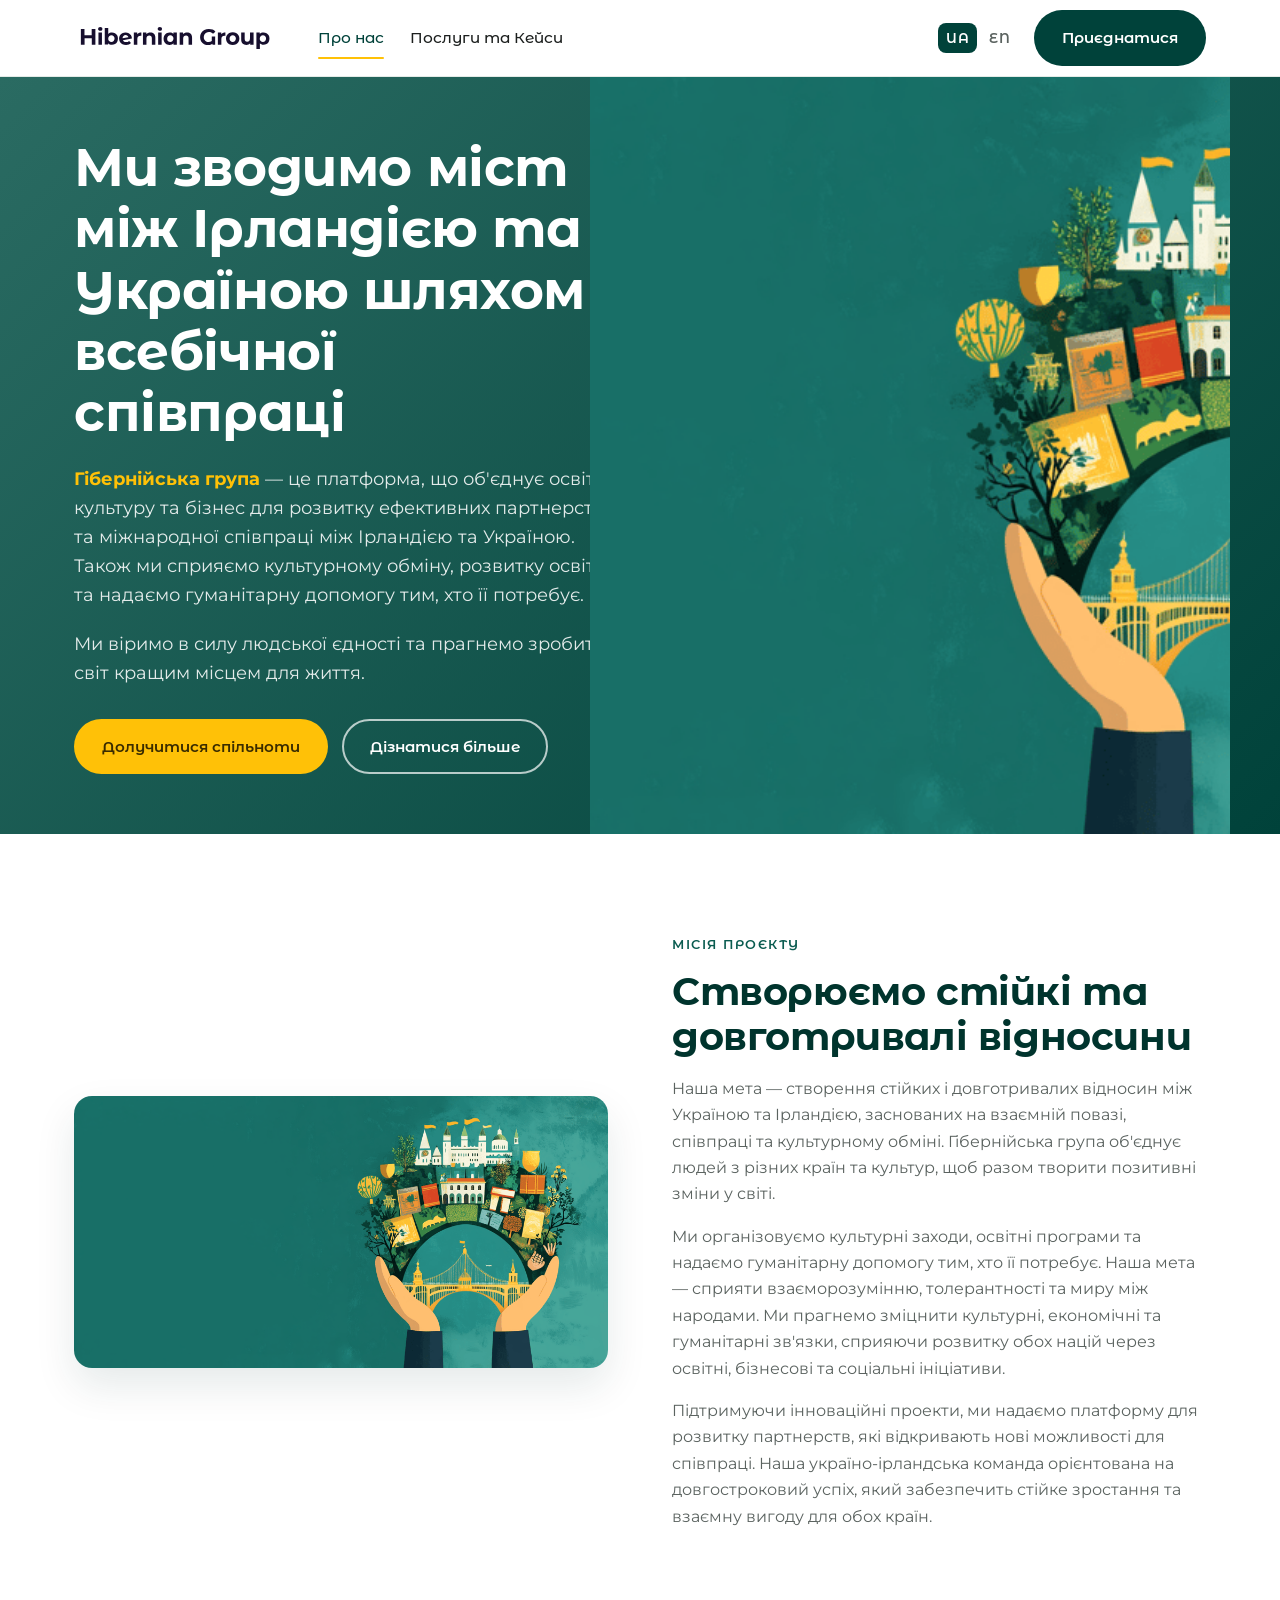
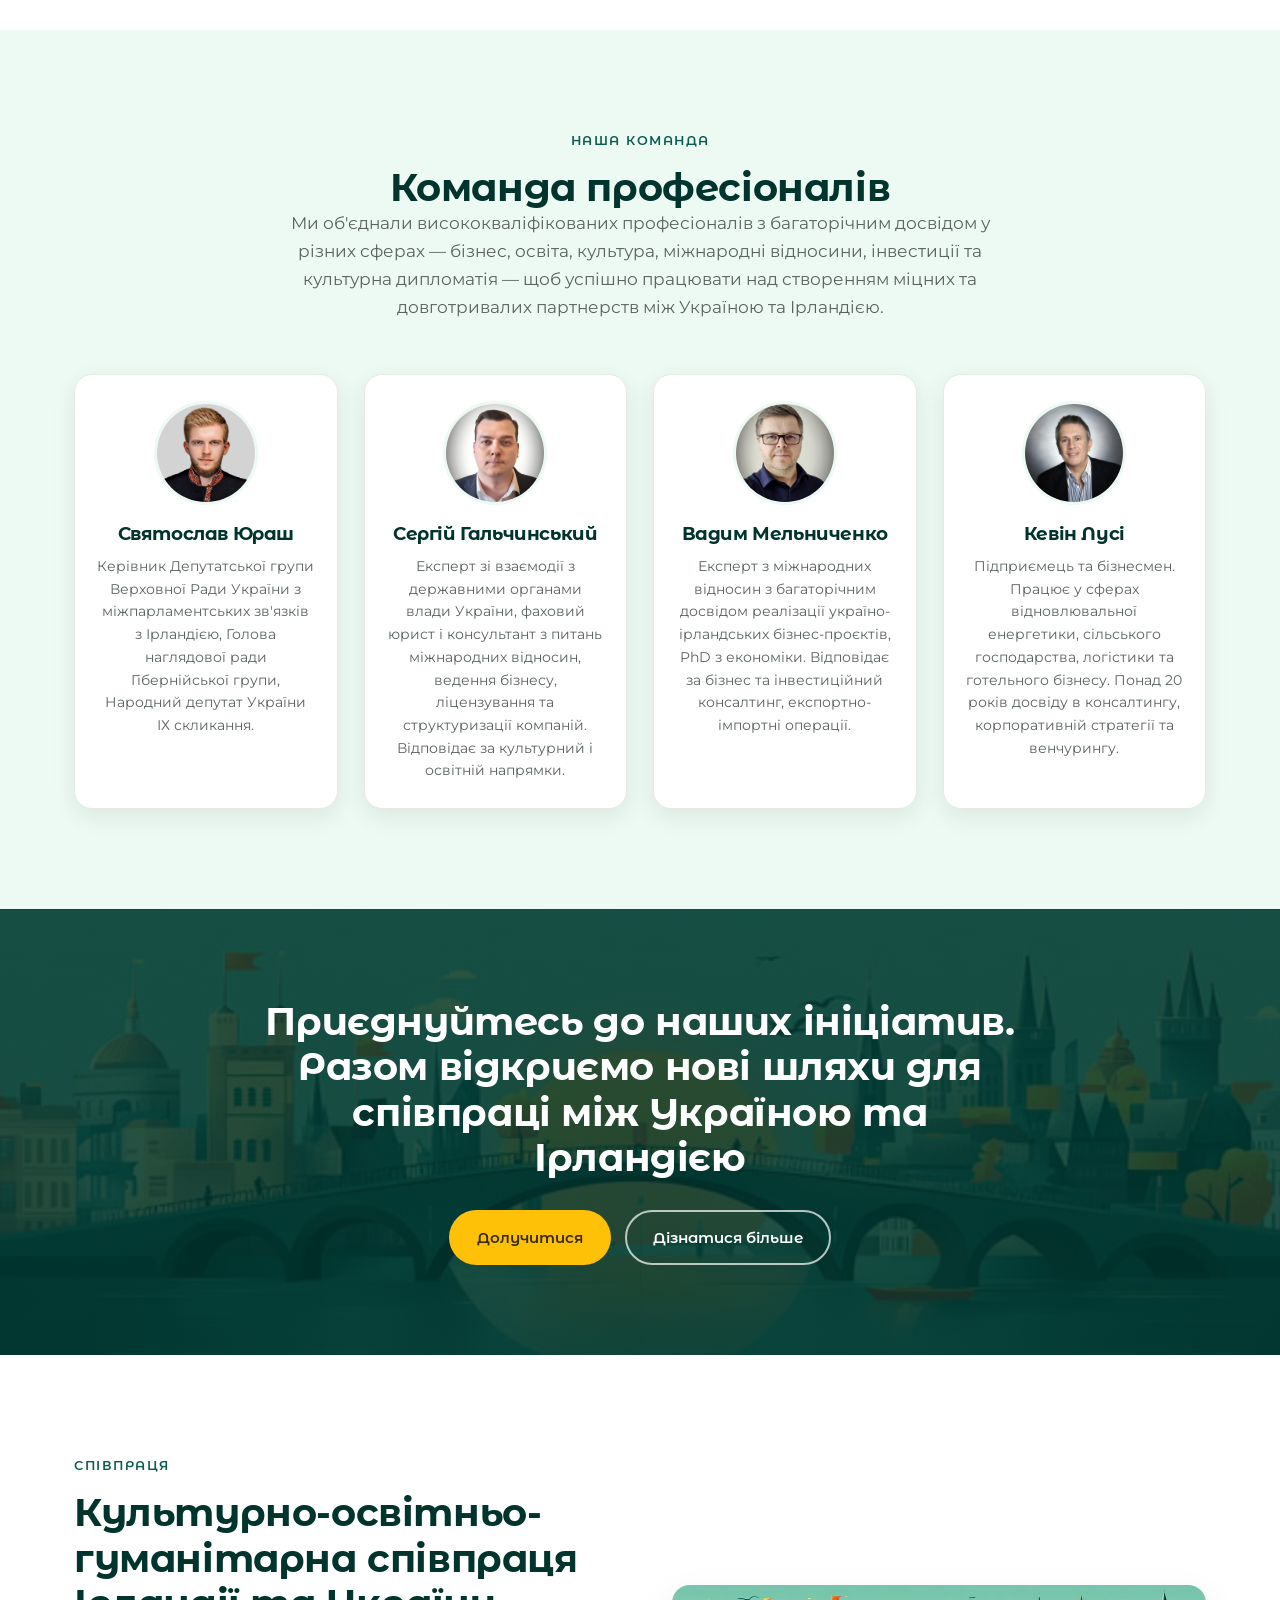
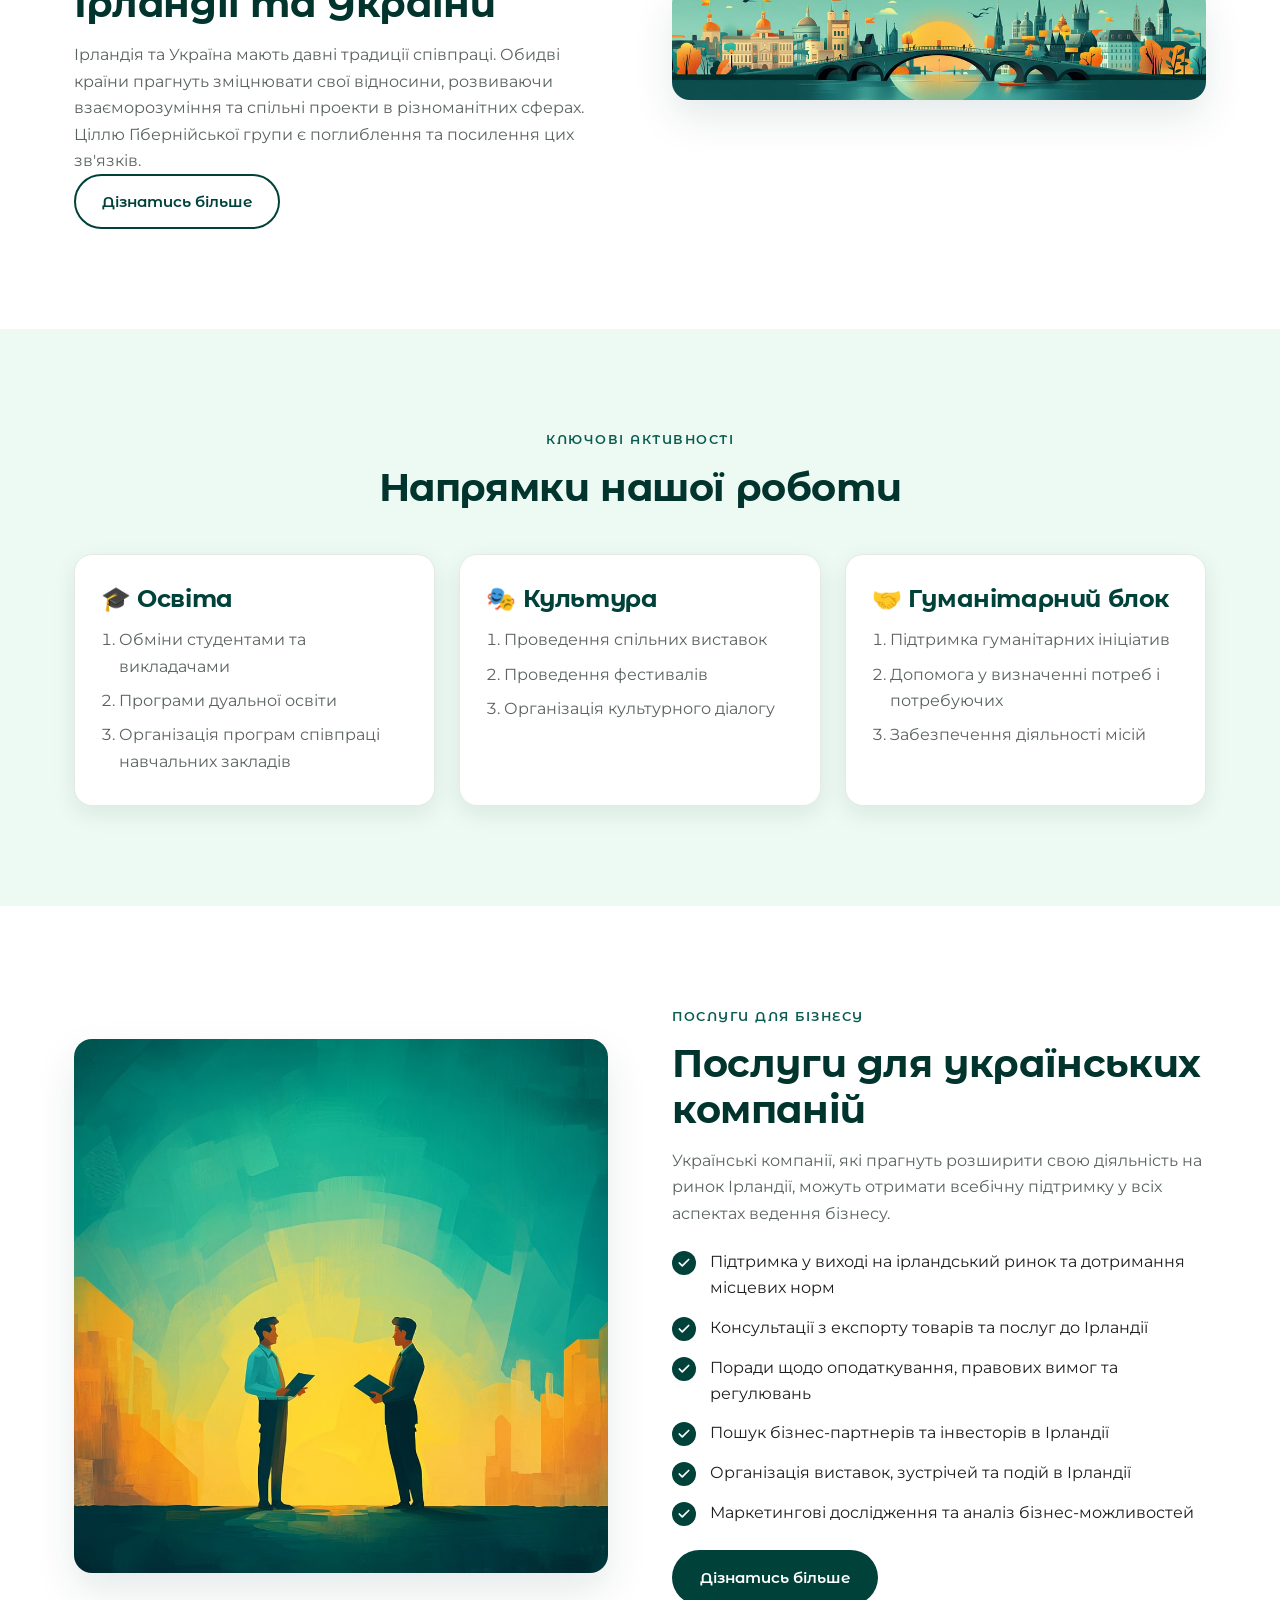
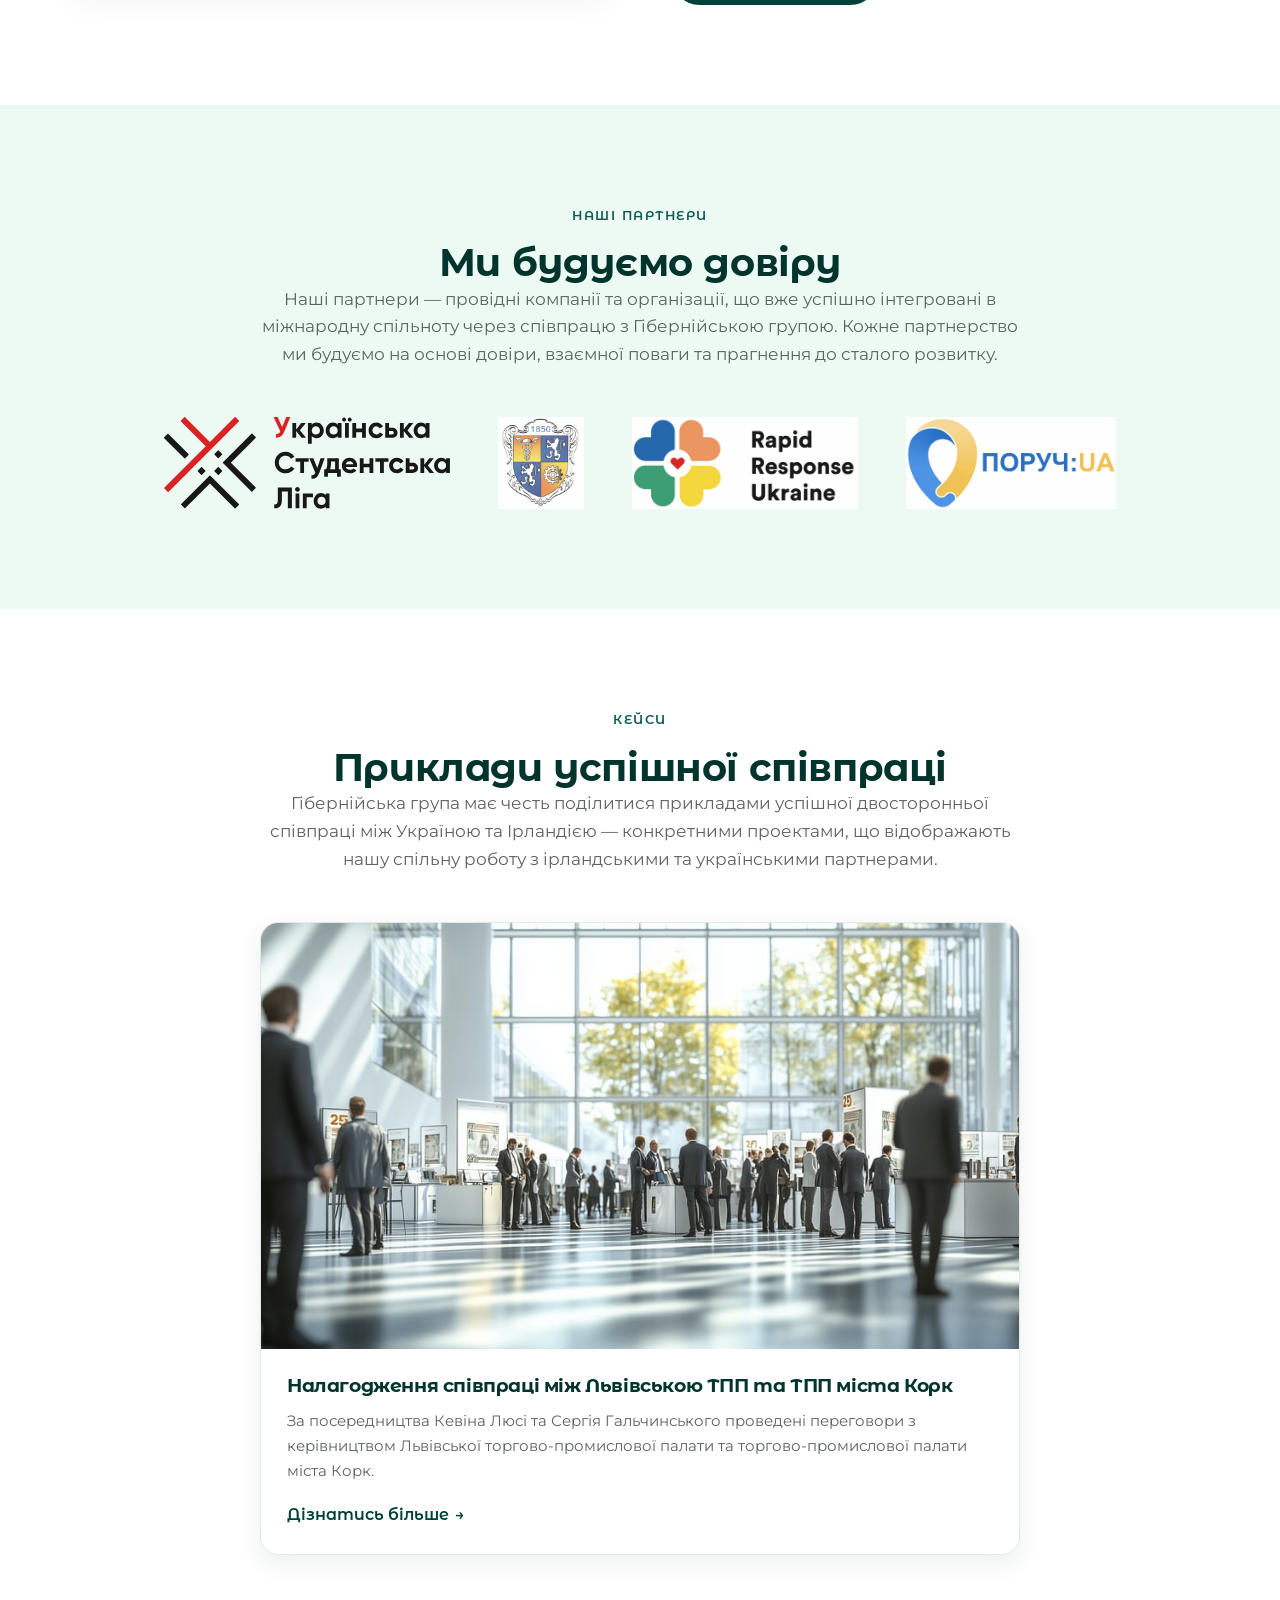
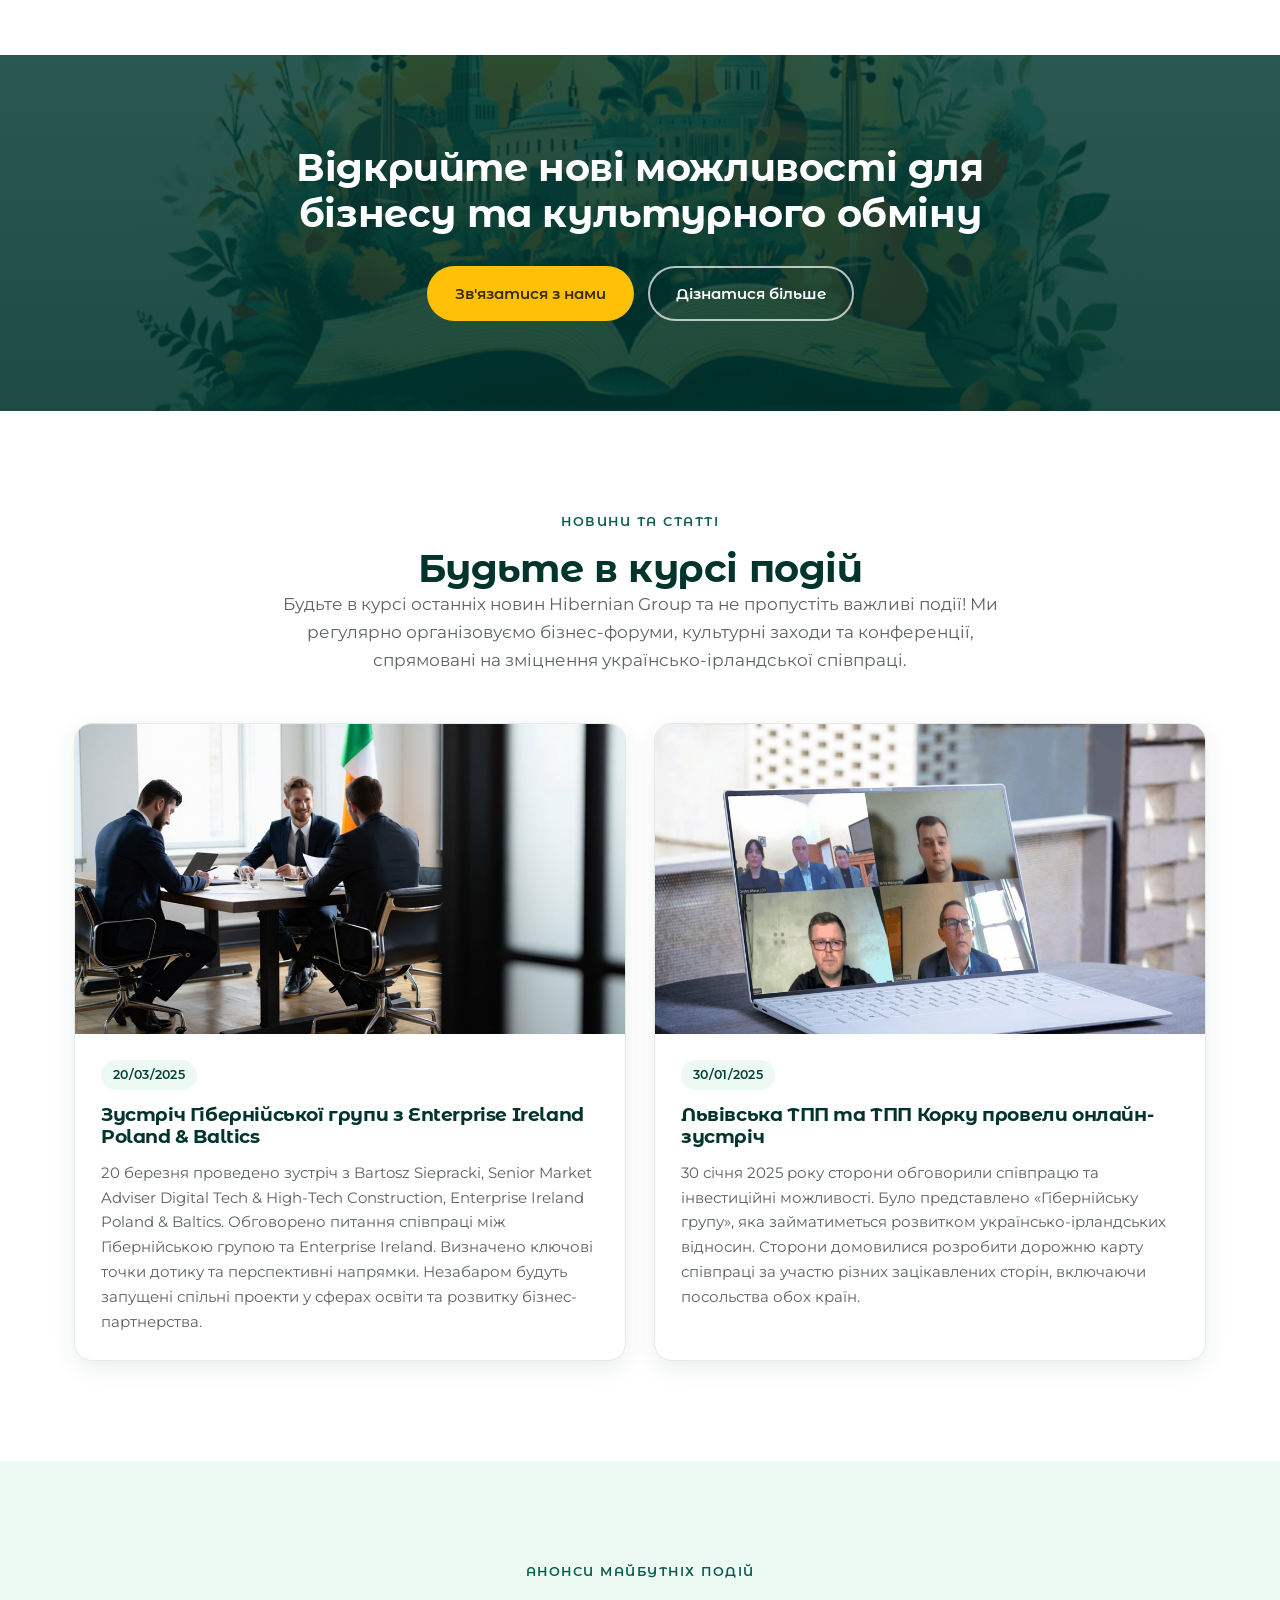
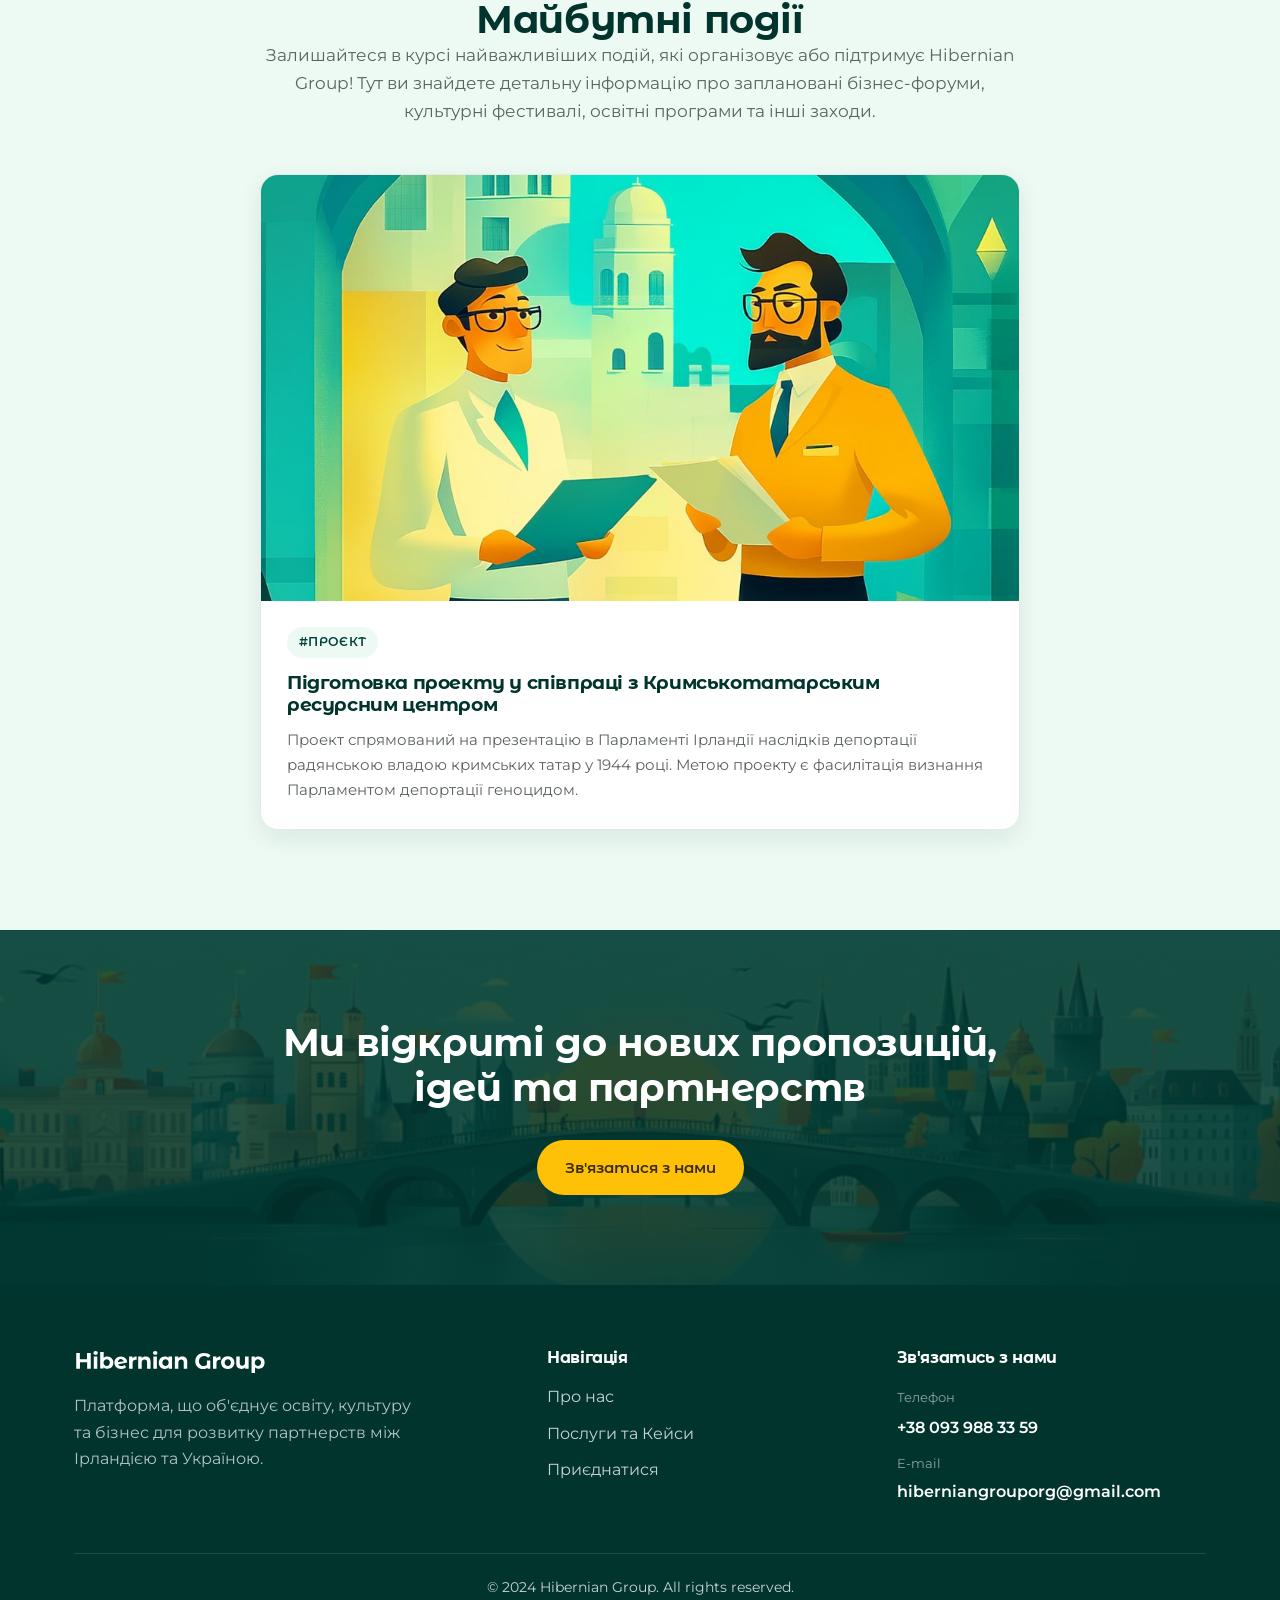
==== index.html @ 415b928d "Static HTML/CSS site replacing OnePage builder Self-contained bilingual (UA/EN) replica of hibernian" ====
<!doctype html>
<html lang="uk">
<head>
<meta charset="utf-8">
<meta name="viewport" content="width=device-width, initial-scale=1">
<title>Про нас — Hibernian Group</title>
<meta name="description" content="Гібернійська група — платформа, що об'єднує освіту, культуру та бізнес для розвитку партнерств між Ірландією та Україною.">
<link rel="icon" href="img/logo-dark.svg">
<link rel="preconnect" href="https://fonts.googleapis.com">
<link rel="preconnect" href="https://fonts.gstatic.com" crossorigin>
<link href="https://fonts.googleapis.com/css2?family=Montserrat+Alternates:wght@500;600;700&family=Montserrat:wght@400;500;600&display=swap" rel="stylesheet">
<link rel="stylesheet" href="css/style.css">
</head>
<body>

<!-- HEADER -->
<header class="site-header">
  <div class="container">
    <nav class="nav" id="nav">
      <a class="brand" href="index.html"><img src="img/logo-dark.svg" alt="Hibernian Group"></a>
      <div class="nav-links">
        <a href="index.html" class="active">Про нас</a>
        <a href="poslugi.html">Послуги та Кейси</a>
      </div>
      <div class="nav-right">
        <div class="lang">
          <a href="index.html" class="active">ua</a>
          <a href="en.html">en</a>
        </div>
        <a href="https://forms.gle/8BbtrF5Wgb8C8Dcy5" target="_blank" rel="noopener" class="btn btn-primary">Приєднатися</a>
      </div>
      <button class="nav-toggle" id="navToggle" aria-label="Меню"><span></span><span></span><span></span></button>
    </nav>
  </div>
</header>

<!-- HERO -->
<section class="hero">
  <div class="container">
    <div class="hero-text">
      <h1>Ми зводимо міст між Ірландією та Україною шляхом всебічної співпраці</h1>
      <p><strong class="hl">Гібернійська група</strong> — це платформа, що об'єднує освіту, культуру та бізнес для розвитку ефективних партнерств та міжнародної співпраці між Ірландією та Україною. Також ми сприяємо культурному обміну, розвитку освіти та надаємо гуманітарну допомогу тим, хто її потребує.</p>
      <p>Ми віримо в силу людської єдності та прагнемо зробити світ кращим місцем для життя.</p>
      <div class="btn-row">
        <a href="https://forms.gle/8BbtrF5Wgb8C8Dcy5" target="_blank" rel="noopener" class="btn btn-yellow">Долучитися спільноти</a>
        <a href="poslugi.html" class="btn btn-outline-light">Дізнатися більше</a>
      </div>
    </div>
    <div class="hero-img"><img src="img/hero.png" alt="Ірландія та Україна"></div>
  </div>
</section>

<!-- MISSION -->
<section class="section">
  <div class="container">
    <div class="split">
      <div class="split-media"><img src="img/hero.png" alt="Місія проєкту"></div>
      <div class="split-body">
        <div class="eyebrow">Місія проєкту</div>
        <h2>Створюємо стійкі та довготривалі відносини</h2>
        <p>Наша мета — створення стійких і довготривалих відносин між Україною та Ірландією, заснованих на взаємній повазі, співпраці та культурному обміні. Гібернійська група об'єднує людей з різних країн та культур, щоб разом творити позитивні зміни у світі.</p>
        <p>Ми організовуємо культурні заходи, освітні програми та надаємо гуманітарну допомогу тим, хто її потребує. Наша мета — сприяти взаєморозумінню, толерантності та миру між народами. Ми прагнемо зміцнити культурні, економічні та гуманітарні зв'язки, сприяючи розвитку обох націй через освітні, бізнесові та соціальні ініціативи.</p>
        <p>Підтримуючи інноваційні проекти, ми надаємо платформу для розвитку партнерств, які відкривають нові можливості для співпраці. Наша україно-ірландська команда орієнтована на довгостроковий успіх, який забезпечить стійке зростання та взаємну вигоду для обох країн.</p>
      </div>
    </div>
  </div>
</section>

<!-- TEAM -->
<section class="section section--tint">
  <div class="container center">
    <div class="eyebrow">Наша команда</div>
    <h2>Команда професіоналів</h2>
    <p class="lead">Ми об'єднали висококваліфікованих професіоналів з багаторічним досвідом у різних сферах — бізнес, освіта, культура, міжнародні відносини, інвестиції та культурна дипломатія — щоб успішно працювати над створенням міцних та довготривалих партнерств між Україною та Ірландією.</p>
    <div class="team-grid">
      <article class="team-card">
        <img src="img/team-yurash.png" alt="Святослав Юраш">
        <h3>Святослав Юраш</h3>
        <p>Керівник Депутатської групи Верховної Ради України з міжпарламентських зв'язків з Ірландією, Голова наглядової ради Гібернійської групи, Народний депутат України ІХ скликання.</p>
      </article>
      <article class="team-card">
        <img src="img/team-halchynskyi.jpg" alt="Сергій Гальчинський">
        <h3>Сергій Гальчинський</h3>
        <p>Експерт зі взаємодії з державними органами влади України, фаховий юрист і консультант з питань міжнародних відносин, ведення бізнесу, ліцензування та структуризації компаній. Відповідає за культурний і освітній напрямки.</p>
      </article>
      <article class="team-card">
        <img src="img/team-melnychenko.jpg" alt="Вадим Мельниченко">
        <h3>Вадим Мельниченко</h3>
        <p>Експерт з міжнародних відносин з багаторічним досвідом реалізації україно-ірландських бізнес-проєктів, PhD з економіки. Відповідає за бізнес та інвестиційний консалтинг, експортно-імпортні операції.</p>
      </article>
      <article class="team-card">
        <img src="img/team-lucey.jpg" alt="Кевін Лусі">
        <h3>Кевін Лусі</h3>
        <p>Підприємець та бізнесмен. Працює у сферах відновлювальної енергетики, сільського господарства, логістики та готельного бізнесу. Понад 20 років досвіду в консалтингу, корпоративній стратегії та венчурингу.</p>
      </article>
    </div>
  </div>
</section>

<!-- CTA 1 -->
<section class="cta" style="background:url('img/cta-culture.jpg') center/cover;">
  <div class="container">
    <h2>Приєднуйтесь до наших ініціатив. Разом відкриємо нові шляхи для співпраці між Україною та Ірландією</h2>
    <div class="btn-row">
      <a href="https://forms.gle/8BbtrF5Wgb8C8Dcy5" target="_blank" rel="noopener" class="btn btn-yellow">Долучитися</a>
      <a href="poslugi.html" class="btn btn-outline-light">Дізнатися більше</a>
    </div>
  </div>
</section>

<!-- CULTURE -->
<section class="section">
  <div class="container">
    <div class="split reverse">
      <div class="split-media"><img src="img/cta-culture.jpg" alt="Співпраця Ірландії та України"></div>
      <div class="split-body">
        <div class="eyebrow">Співпраця</div>
        <h2>Культурно-освітньо-гуманітарна співпраця Ірландії та України</h2>
        <p>Ірландія та Україна мають давні традиції співпраці. Обидві країни прагнуть зміцнювати свої відносини, розвиваючи взаєморозуміння та спільні проекти в різноманітних сферах. Ціллю Гібернійської групи є поглиблення та посилення цих зв'язків.</p>
        <a href="poslugi.html" class="btn btn-ghost">Дізнатись більше</a>
      </div>
    </div>
  </div>
</section>

<!-- KEY ACTIVITIES -->
<section class="section section--tint">
  <div class="container center">
    <div class="eyebrow">Ключові активності</div>
    <h2>Напрямки нашої роботи</h2>
    <div class="activities" style="text-align:left">
      <div class="activity">
        <h3>🎓 Освіта</h3>
        <ol>
          <li>Обміни студентами та викладачами</li>
          <li>Програми дуальної освіти</li>
          <li>Організація програм співпраці навчальних закладів</li>
        </ol>
      </div>
      <div class="activity">
        <h3>🎭 Культура</h3>
        <ol>
          <li>Проведення спільних виставок</li>
          <li>Проведення фестивалів</li>
          <li>Організація культурного діалогу</li>
        </ol>
      </div>
      <div class="activity">
        <h3>🤝 Гуманітарний блок</h3>
        <ol>
          <li>Підтримка гуманітарних ініціатив</li>
          <li>Допомога у визначенні потреб і потребуючих</li>
          <li>Забезпечення діяльності місій</li>
        </ol>
      </div>
    </div>
  </div>
</section>

<!-- SERVICES -->
<section class="section">
  <div class="container">
    <div class="split">
      <div class="split-media"><img src="img/services.jpg" alt="Послуги для українських компаній"></div>
      <div class="split-body">
        <div class="eyebrow">Послуги для бізнесу</div>
        <h2>Послуги для українських компаній</h2>
        <p>Українські компанії, які прагнуть розширити свою діяльність на ринок Ірландії, можуть отримати всебічну підтримку у всіх аспектах ведення бізнесу.</p>
        <ul class="checklist">
          <li>Підтримка у виході на ірландський ринок та дотримання місцевих норм</li>
          <li>Консультації з експорту товарів та послуг до Ірландії</li>
          <li>Поради щодо оподаткування, правових вимог та регулювань</li>
          <li>Пошук бізнес-партнерів та інвесторів в Ірландії</li>
          <li>Організація виставок, зустрічей та подій в Ірландії</li>
          <li>Маркетингові дослідження та аналіз бізнес-можливостей</li>
        </ul>
        <p style="margin-top:24px"><a href="poslugi.html" class="btn btn-primary">Дізнатись більше</a></p>
      </div>
    </div>
  </div>
</section>

<!-- PARTNERS -->
<section class="section section--tint">
  <div class="container center">
    <div class="eyebrow">Наші партнери</div>
    <h2>Ми будуємо довіру</h2>
    <p class="lead">Наші партнери — провідні компанії та організації, що вже успішно інтегровані в міжнародну спільноту через співпрацю з Гібернійською групою. Кожне партнерство ми будуємо на основі довіри, взаємної поваги та прагнення до сталого розвитку.</p>
    <div class="partners">
      <img src="img/partner1.svg" alt="Партнер">
      <img src="img/partner2.png" alt="Львівська ТПП">
      <img src="img/partner3.jpg" alt="Rapid Response Ukraine">
      <img src="img/partner4.png" alt="Партнер">
    </div>
  </div>
</section>

<!-- CASES -->
<section class="section">
  <div class="container center">
    <div class="eyebrow">Кейси</div>
    <h2>Приклади успішної співпраці</h2>
    <p class="lead">Гібернійська група має честь поділитися прикладами успішної двосторонньої співпраці між Україною та Ірландією — конкретними проектами, що відображають нашу спільну роботу з ірландськими та українськими партнерами.</p>
    <div class="cards" style="text-align:left;grid-template-columns:1fr;max-width:760px;margin-inline:auto">
      <article class="card">
        <div class="card-media"><img src="img/case-lviv-cork.jpg" alt="Львівська ТПП та ТПП Корку"></div>
        <div class="card-body">
          <h3>Налагодження співпраці між Львівською ТПП та ТПП міста Корк</h3>
          <p>За посередництва Кевіна Люсі та Сергія Гальчинського проведені переговори з керівництвом Львівської торгово-промислової палати та торгово-промислової палати міста Корк.</p>
          <a href="poslugi.html" class="more">Дізнатись більше</a>
        </div>
      </article>
    </div>
  </div>
</section>

<!-- CTA 2 -->
<section class="cta" style="background:url('img/cta-bottom.png') center/cover;">
  <div class="container">
    <h2>Відкрийте нові можливості для бізнесу та культурного обміну</h2>
    <div class="btn-row">
      <a href="mailto:hiberniangrouporg@gmail.com" class="btn btn-yellow">Зв'язатися з нами</a>
      <a href="poslugi.html" class="btn btn-outline-light">Дізнатися більше</a>
    </div>
  </div>
</section>

<!-- NEWS -->
<section class="section">
  <div class="container center">
    <div class="eyebrow">Новини та статті</div>
    <h2>Будьте в курсі подій</h2>
    <p class="lead">Будьте в курсі останніх новин Hibernian Group та не пропустіть важливі події! Ми регулярно організовуємо бізнес-форуми, культурні заходи та конференції, спрямовані на зміцнення українсько-ірландської співпраці.</p>
    <div class="cards" style="text-align:left">
      <article class="card">
        <div class="card-media"><img src="img/news-enterprise.jpg" alt="Зустріч з Enterprise Ireland"></div>
        <div class="card-body">
          <span class="badge">20/03/2025</span>
          <h3>Зустріч Гібернійської групи з Enterprise Ireland Poland &amp; Baltics</h3>
          <p>20 березня проведено зустріч з Bartosz Siepracki, Senior Market Adviser Digital Tech &amp; High-Tech Construction, Enterprise Ireland Poland &amp; Baltics. Обговорено питання співпраці між Гібернійською групою та Enterprise Ireland. Визначено ключові точки дотику та перспективні напрямки. Незабаром будуть запущені спільні проекти у сферах освіти та розвитку бізнес-партнерства.</p>
        </div>
      </article>
      <article class="card">
        <div class="card-media"><img src="img/news-lviv-cork.png" alt="Львівська ТПП та ТПП Корку"></div>
        <div class="card-body">
          <span class="badge">30/01/2025</span>
          <h3>Львівська ТПП та ТПП Корку провели онлайн-зустріч</h3>
          <p>30 січня 2025 року сторони обговорили співпрацю та інвестиційні можливості. Було представлено «Гібернійську групу», яка займатиметься розвитком українсько-ірландських відносин. Сторони домовилися розробити дорожню карту співпраці за участю різних зацікавлених сторін, включаючи посольства обох країн.</p>
        </div>
      </article>
    </div>
  </div>
</section>

<!-- EVENTS -->
<section class="section section--tint">
  <div class="container center">
    <div class="eyebrow">Анонси майбутніх подій</div>
    <h2>Майбутні події</h2>
    <p class="lead">Залишайтеся в курсі найважливіших подій, які організовує або підтримує Hibernian Group! Тут ви знайдете детальну інформацію про заплановані бізнес-форуми, культурні фестивалі, освітні програми та інші заходи.</p>
    <div class="cards" style="text-align:left;grid-template-columns:1fr;max-width:760px;margin-inline:auto">
      <article class="card">
        <div class="card-media"><img src="img/project-crimea.jpg" alt="Проєкт з Кримськотатарським ресурсним центром"></div>
        <div class="card-body">
          <span class="badge">#ПРОЄКТ</span>
          <h3>Підготовка проекту у співпраці з Кримськотатарським ресурсним центром</h3>
          <p>Проект спрямований на презентацію в Парламенті Ірландії наслідків депортації радянською владою кримських татар у 1944 році. Метою проекту є фасилітація визнання Парламентом депортації геноцидом.</p>
        </div>
      </article>
    </div>
  </div>
</section>

<!-- CTA 3 -->
<section class="cta" style="background:url('img/cta-culture.jpg') center/cover;">
  <div class="container">
    <h2>Ми відкриті до нових пропозицій, ідей та партнерств</h2>
    <div class="btn-row">
      <a href="mailto:hiberniangrouporg@gmail.com" class="btn btn-yellow">Зв'язатися з нами</a>
    </div>
  </div>
</section>

<!-- FOOTER -->
<footer class="site-footer">
  <div class="container">
    <div class="footer-grid">
      <div>
        <img class="flogo" src="img/logo-white.svg" alt="Hibernian Group">
        <p style="color:rgba(255,255,255,.7);max-width:340px">Платформа, що об'єднує освіту, культуру та бізнес для розвитку партнерств між Ірландією та Україною.</p>
      </div>
      <div>
        <h4>Навігація</h4>
        <div class="footer-links">
          <a href="index.html">Про нас</a>
          <a href="poslugi.html">Послуги та Кейси</a>
          <a href="https://forms.gle/8BbtrF5Wgb8C8Dcy5" target="_blank" rel="noopener">Приєднатися</a>
        </div>
      </div>
      <div class="footer-contact">
        <h4>Зв'язатись з нами</h4>
        <span>Телефон</span>
        <a href="tel:+380939883359">+38 093 988 33 59</a>
        <span style="margin-top:12px;display:block">E-mail</span>
        <a href="mailto:hiberniangrouporg@gmail.com">hiberniangrouporg@gmail.com</a>
      </div>
    </div>
    <div class="footer-bottom">© 2024 Hibernian Group. All rights reserved.</div>
  </div>
</footer>

<script>
  var t = document.getElementById('navToggle'), n = document.getElementById('nav');
  if (t) t.addEventListener('click', function(){ n.classList.toggle('open'); });
</script>
</body>
</html>
---- css/style.css ----
/* ===== Hibernian Group — static site styles ===== */
:root {
  --green-900: #00342d;
  --green-800: #00423a;
  --green-700: #0a5c50;
  --teal-600: #2a6b62;
  --green-50: #edf9f3;
  --yellow: #ffc107;
  --ink: #1c1f1e;
  --muted: #5b6360;
  --line: #e4ebe7;
  --white: #ffffff;
  --radius: 18px;
  --shadow: 0 18px 40px rgba(0, 52, 45, 0.10);
  --shadow-sm: 0 8px 24px rgba(0, 52, 45, 0.08);
  --maxw: 1180px;
  --font-head: "Montserrat Alternates", "Montserrat", system-ui, sans-serif;
  --font-body: "Montserrat", system-ui, -apple-system, sans-serif;
}

* { box-sizing: border-box; margin: 0; padding: 0; }
html { scroll-behavior: smooth; }
body {
  font-family: var(--font-body);
  color: var(--ink);
  background: var(--white);
  line-height: 1.65;
  -webkit-font-smoothing: antialiased;
}
img { max-width: 100%; display: block; }
a { color: inherit; text-decoration: none; }

h1, h2, h3, h4 { font-family: var(--font-head); font-weight: 700; line-height: 1.18; letter-spacing: -0.4px; color: var(--green-900); }
h1 { font-size: clamp(2rem, 4.4vw, 3.25rem); }
h2 { font-size: clamp(1.6rem, 3.2vw, 2.4rem); }
h3 { font-size: clamp(1.2rem, 2vw, 1.5rem); }
p { color: var(--muted); }

.container { width: 100%; max-width: var(--maxw); margin: 0 auto; padding: 0 24px; }
.section { padding: clamp(56px, 8vw, 100px) 0; }
.section--tint { background: var(--green-50); }
.center { text-align: center; }
.lead { font-size: 1.06rem; max-width: 760px; }
.center .lead { margin-inline: auto; }

/* ---- buttons ---- */
.btn {
  display: inline-flex; align-items: center; justify-content: center; gap: 8px;
  padding: 13px 26px; border-radius: 999px; font-family: var(--font-head);
  font-weight: 600; font-size: 0.95rem; cursor: pointer; border: 2px solid transparent;
  transition: transform .15s ease, box-shadow .2s ease, background .2s ease, color .2s ease;
  white-space: nowrap;
}
.btn-primary { background: var(--green-800); color: #fff; }
.btn-primary:hover { background: var(--green-700); transform: translateY(-2px); box-shadow: var(--shadow-sm); }
.btn-ghost { background: transparent; color: var(--green-800); border-color: var(--green-800); }
.btn-ghost:hover { background: var(--green-800); color: #fff; }
.btn-light { background: #fff; color: var(--green-800); }
.btn-light:hover { transform: translateY(-2px); box-shadow: var(--shadow-sm); }
.btn-outline-light { background: transparent; color: #fff; border-color: rgba(255,255,255,.7); }
.btn-outline-light:hover { background: #fff; color: var(--green-800); }
.btn-yellow { background: var(--yellow); color: #3a2c00; }
.btn-yellow:hover { transform: translateY(-2px); box-shadow: var(--shadow-sm); }

/* ---- header ---- */
.site-header {
  position: sticky; top: 0; z-index: 50; background: rgba(255,255,255,.92);
  backdrop-filter: blur(10px); border-bottom: 1px solid var(--line);
}
.nav { display: flex; align-items: center; gap: 24px; height: 76px; }
.brand img { height: 26px; width: auto; }
.nav-links { display: flex; gap: 26px; margin-left: 18px; }
.nav-links a { font-family: var(--font-head); font-weight: 500; font-size: .96rem; color: var(--ink); padding: 6px 0; position: relative; }
.nav-links a:hover, .nav-links a.active { color: var(--green-800); }
.nav-links a.active::after { content: ""; position: absolute; left: 0; right: 0; bottom: -2px; height: 2px; background: var(--yellow); border-radius: 2px; }
.nav-right { margin-left: auto; display: flex; align-items: center; gap: 16px; }
.lang { display: flex; gap: 4px; font-family: var(--font-head); font-size: .85rem; font-weight: 600; }
.lang a { padding: 4px 8px; border-radius: 8px; color: var(--muted); text-transform: uppercase; letter-spacing: .5px; }
.lang a.active { background: var(--green-800); color: #fff; }
.nav-toggle { display: none; background: none; border: 0; cursor: pointer; flex-direction: column; gap: 5px; padding: 6px; }
.nav-toggle span { width: 24px; height: 2px; background: var(--green-900); border-radius: 2px; transition: .25s; }

/* ---- hero ---- */
.hero { position: relative; background: linear-gradient(135deg, var(--teal-600), var(--green-800)); color: #fff; overflow: hidden; }
.hero .container { position: relative; z-index: 2; display: grid; grid-template-columns: 1fr 1fr; gap: 48px; align-items: center; min-height: 560px; padding-top: 60px; padding-bottom: 60px; }
.hero h1 { color: #fff; }
.hero p { color: rgba(255,255,255,.88); font-size: 1.1rem; margin-top: 20px; }
.hero .hl { color: var(--yellow); font-weight: 700; }
.hero .btn-row { margin-top: 32px; }
.hero-img { position: absolute; top: 0; right: 0; bottom: 0; width: 50vw; z-index: 1; }
.hero-img img { width: 100%; height: 100%; object-fit: cover; object-position: center; }
.btn-row { display: flex; gap: 14px; flex-wrap: wrap; }

/* ---- split rows ---- */
.split { display: grid; grid-template-columns: 1fr 1fr; gap: clamp(32px, 5vw, 72px); align-items: center; }
.split.reverse .split-media { order: 2; }
.split-media img { width: 100%; border-radius: var(--radius); box-shadow: var(--shadow); }
.eyebrow { font-family: var(--font-head); font-weight: 600; text-transform: uppercase; letter-spacing: 1.5px; font-size: .8rem; color: var(--green-700); margin-bottom: 14px; }
.split-body p { margin-top: 16px; }

/* ---- team ---- */
.team-grid { display: grid; grid-template-columns: repeat(4, 1fr); gap: 26px; margin-top: 52px; }
.team-card { background: #fff; border: 1px solid var(--line); border-radius: var(--radius); padding: 26px 22px; box-shadow: var(--shadow-sm); transition: transform .2s ease, box-shadow .2s ease; }
.team-card:hover { transform: translateY(-6px); box-shadow: var(--shadow); }
.team-card img { width: 104px; height: 104px; border-radius: 50%; object-fit: cover; margin: 0 auto 18px; border: 3px solid var(--green-50); }
.team-card h3 { text-align: center; font-size: 1.15rem; }
.team-card p { font-size: .86rem; margin-top: 10px; text-align: center; }

/* ---- checklist ---- */
.checklist { list-style: none; margin-top: 22px; display: grid; gap: 14px; }
.checklist li { position: relative; padding-left: 38px; color: var(--ink); font-size: .98rem; }
.checklist li::before {
  content: ""; position: absolute; left: 0; top: 2px; width: 24px; height: 24px; border-radius: 50%;
  background: var(--green-800) url("data:image/svg+xml,%3Csvg xmlns='http://www.w3.org/2000/svg' viewBox='0 0 24 24' fill='none' stroke='white' stroke-width='3' stroke-linecap='round' stroke-linejoin='round'%3E%3Cpolyline points='20 6 9 17 4 12'/%3E%3C/svg%3E") center/14px no-repeat;
}

/* ---- activities columns ---- */
.activities { display: grid; grid-template-columns: repeat(3, 1fr); gap: 24px; margin-top: 44px; }
.activity { background: #fff; border-radius: var(--radius); border: 1px solid var(--line); padding: 30px 26px; box-shadow: var(--shadow-sm); }
.activity h3 { color: var(--green-800); margin-bottom: 14px; display: flex; align-items: center; gap: 10px; }
.activity ol { margin-left: 18px; color: var(--muted); display: grid; gap: 8px; }

/* ---- partners ---- */
.partners { display: flex; flex-wrap: wrap; align-items: center; justify-content: center; gap: 48px; margin-top: 48px; }
.partners img { max-height: 92px; width: auto; filter: grayscale(.2); opacity: .9; transition: .2s; }
.partners img:hover { filter: none; opacity: 1; transform: scale(1.04); }

/* ---- cards (news/cases) ---- */
.cards { display: grid; grid-template-columns: repeat(2, 1fr); gap: 28px; margin-top: 48px; }
.card { background: #fff; border: 1px solid var(--line); border-radius: var(--radius); overflow: hidden; box-shadow: var(--shadow-sm); transition: transform .2s ease, box-shadow .2s ease; display: flex; flex-direction: column; }
.card:hover { transform: translateY(-6px); box-shadow: var(--shadow); }
.card-media { aspect-ratio: 16/9; overflow: hidden; }
.card-media img { width: 100%; height: 100%; object-fit: cover; }
.card-body { padding: 26px; flex: 1; display: flex; flex-direction: column; }
.badge { align-self: flex-start; background: var(--green-50); color: var(--green-800); font-family: var(--font-head); font-weight: 600; font-size: .78rem; padding: 5px 12px; border-radius: 999px; margin-bottom: 14px; letter-spacing: .3px; }
.card-body h3 { font-size: 1.18rem; }
.card-body p { margin-top: 12px; font-size: .94rem; }
.card-body .more { margin-top: auto; padding-top: 18px; font-family: var(--font-head); font-weight: 600; color: var(--green-800); display: inline-flex; align-items: center; gap: 6px; }
.card-body .more::after { content: "→"; transition: transform .2s; }
.card:hover .more::after { transform: translateX(4px); }

/* ---- single case (full) ---- */
.case-block { background: #fff; border: 1px solid var(--line); border-radius: var(--radius); overflow: hidden; box-shadow: var(--shadow-sm); margin-top: 44px; }
.case-block img { width: 100%; max-height: 360px; object-fit: cover; }
.case-content { padding: clamp(28px, 4vw, 48px); }
.case-content h3 { margin-bottom: 18px; }
.case-content h4 { color: var(--green-700); margin: 22px 0 10px; font-size: 1.05rem; }
.case-content p { margin-bottom: 10px; }
.case-content ol { margin: 0 0 6px 20px; color: var(--muted); display: grid; gap: 8px; }
.case-content .result { background: var(--green-50); border-left: 4px solid var(--green-800); padding: 18px 22px; border-radius: 12px; margin-top: 22px; }
.case-content .result strong { color: var(--green-900); }

/* ---- testimonials ---- */
.reviews { display: grid; grid-template-columns: repeat(3, 1fr); gap: 26px; margin-top: 48px; }
.review { background: #fff; border: 1px solid var(--line); border-radius: var(--radius); padding: 30px 28px; box-shadow: var(--shadow-sm); display: flex; flex-direction: column; }
.review .quote { font-size: 2.6rem; line-height: .6; color: var(--yellow); font-family: var(--font-head); margin-bottom: 8px; }
.review p { color: var(--ink); font-size: .95rem; }
.review .who { display: flex; align-items: center; gap: 14px; margin-top: 22px; }
.review .who img { width: 52px; height: 52px; border-radius: 50%; object-fit: cover; }
.review .who strong { display: block; font-family: var(--font-head); color: var(--green-900); }
.review .who span { font-size: .85rem; color: var(--muted); }

/* ---- CTA banner ---- */
.cta { position: relative; color: #fff; text-align: center; overflow: hidden; }
.cta::before { content: ""; position: absolute; inset: 0; background: linear-gradient(rgba(0,52,45,.82), rgba(0,52,45,.88)); }
.cta .container { position: relative; z-index: 1; padding-top: 90px; padding-bottom: 90px; }
.cta h2 { color: #fff; max-width: 760px; margin: 0 auto; }
.cta .btn-row { justify-content: center; margin-top: 30px; }

/* ---- footer ---- */
.site-footer { background: var(--green-900); color: rgba(255,255,255,.78); padding: 64px 0 28px; }
.footer-grid { display: grid; grid-template-columns: 1.4fr 1fr 1fr; gap: 40px; }
.site-footer img.flogo { height: 26px; margin-bottom: 18px; }
.site-footer h4 { color: #fff; font-size: 1rem; margin-bottom: 16px; }
.site-footer a { color: rgba(255,255,255,.78); }
.site-footer a:hover { color: var(--yellow); }
.footer-links { display: grid; gap: 10px; }
.footer-contact a { display: block; color: #fff; font-weight: 600; margin-top: 4px; }
.footer-contact span { font-size: .82rem; color: rgba(255,255,255,.55); }
.footer-bottom { border-top: 1px solid rgba(255,255,255,.12); margin-top: 48px; padding-top: 22px; font-size: .85rem; text-align: center; }

/* ---- responsive ---- */
@media (max-width: 900px) {
  .nav-links, .nav-right .btn { display: none; }
  .nav-toggle { display: flex; }
  .nav.open .nav-links { display: flex; position: absolute; top: 76px; left: 0; right: 0; flex-direction: column; background: #fff; padding: 18px 24px; border-bottom: 1px solid var(--line); margin: 0; gap: 14px; box-shadow: var(--shadow-sm); }
  .hero .container, .split { grid-template-columns: 1fr; }
  .hero .container { text-align: center; min-height: 0; }
  .hero .btn-row { justify-content: center; }
  .hero-img { position: static; width: 100%; max-width: 460px; margin: 0 auto; order: -1; border-radius: var(--radius); overflow: hidden; }
  .hero-img img { height: auto; }
  .split.reverse .split-media { order: 0; }
  .team-grid { grid-template-columns: repeat(2, 1fr); }
  .activities { grid-template-columns: 1fr; }
  .cards, .reviews { grid-template-columns: 1fr; }
  .footer-grid { grid-template-columns: 1fr; gap: 32px; }
}
@media (max-width: 540px) {
  .team-grid { grid-template-columns: 1fr; }
  .partners { gap: 30px; }
}
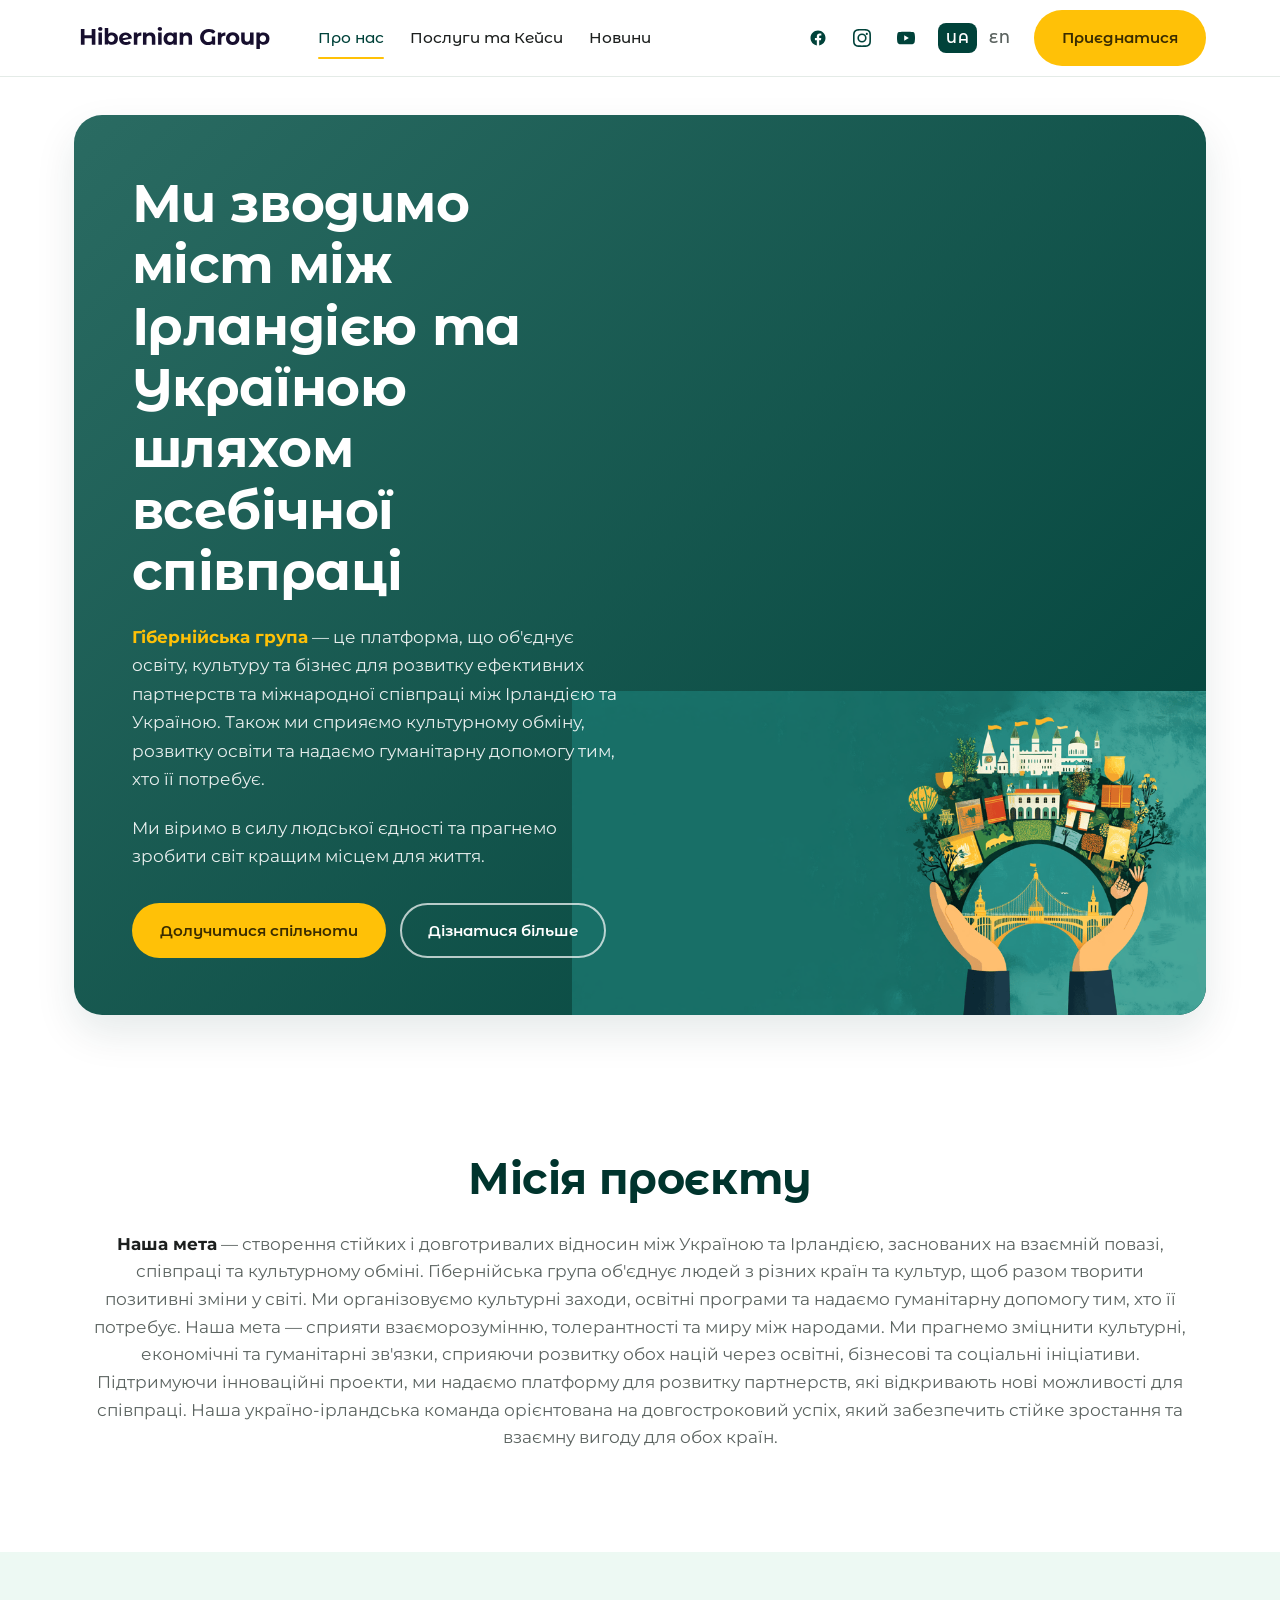
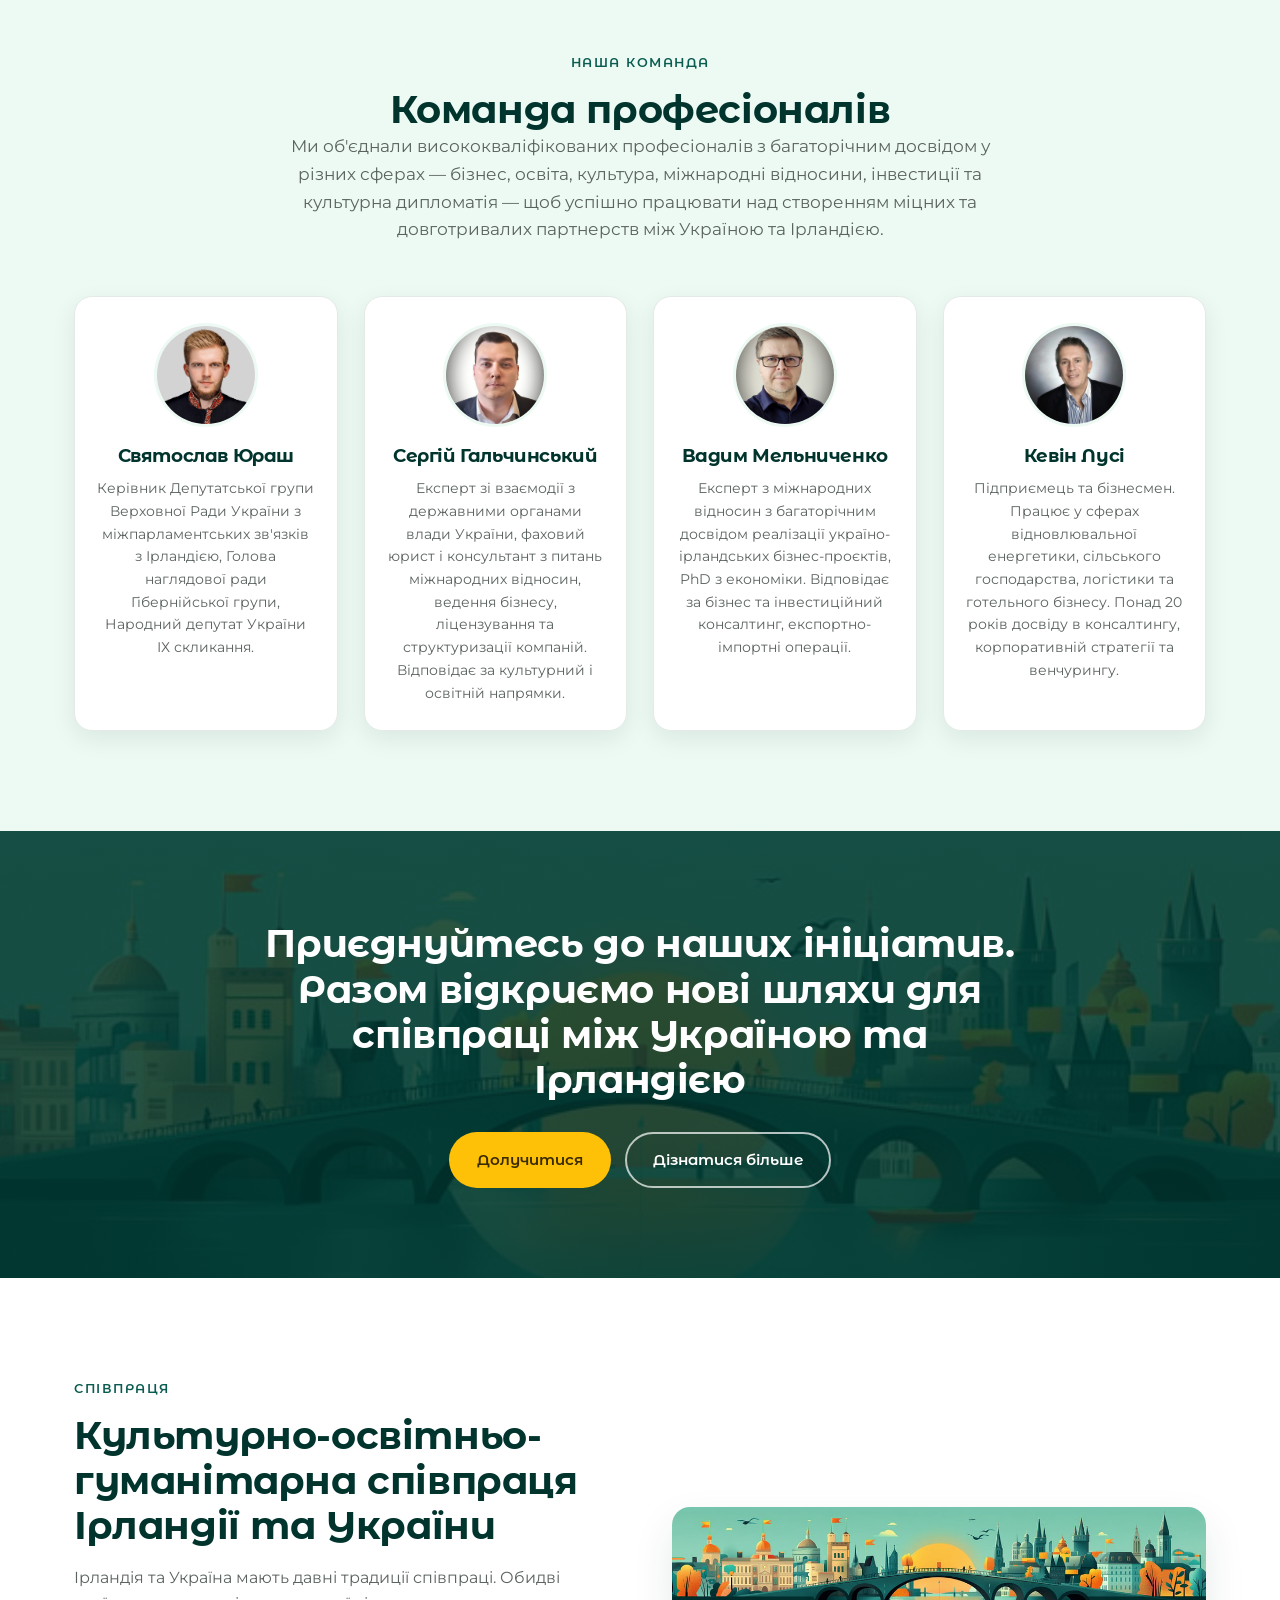
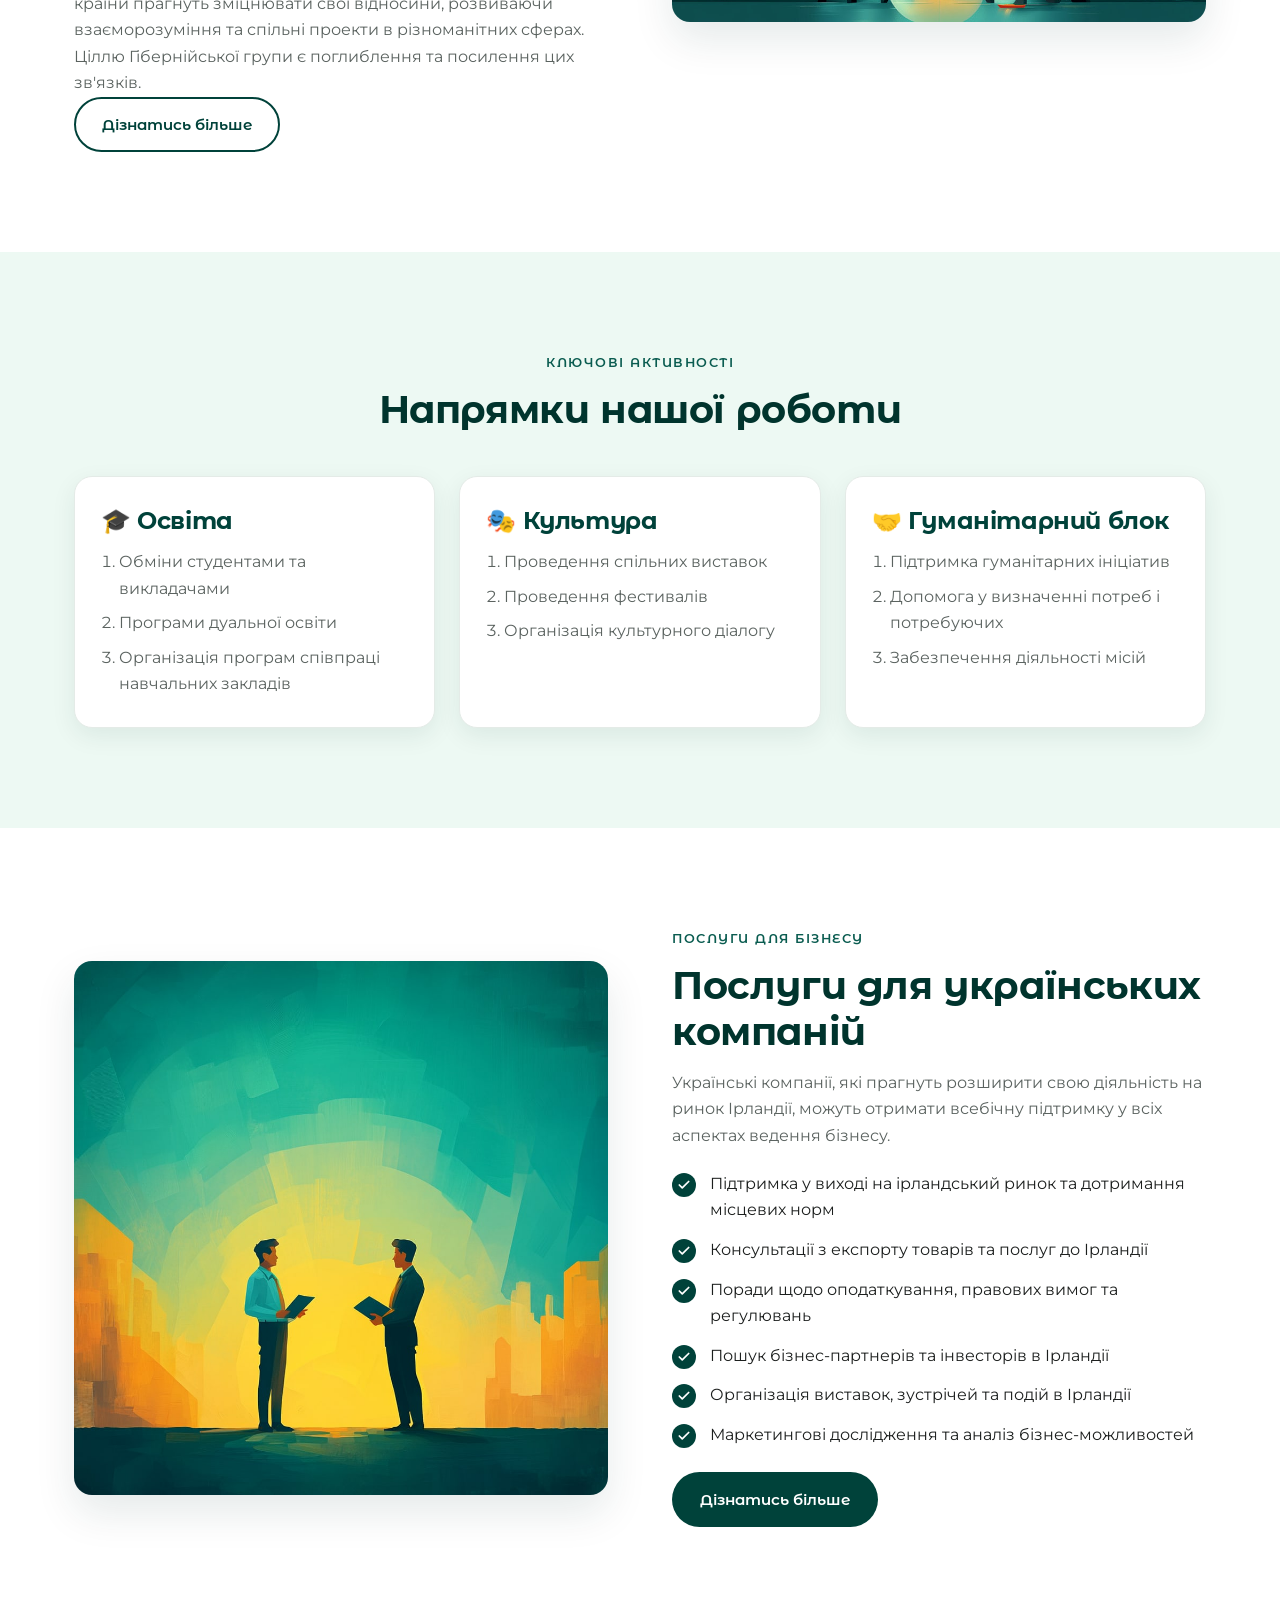
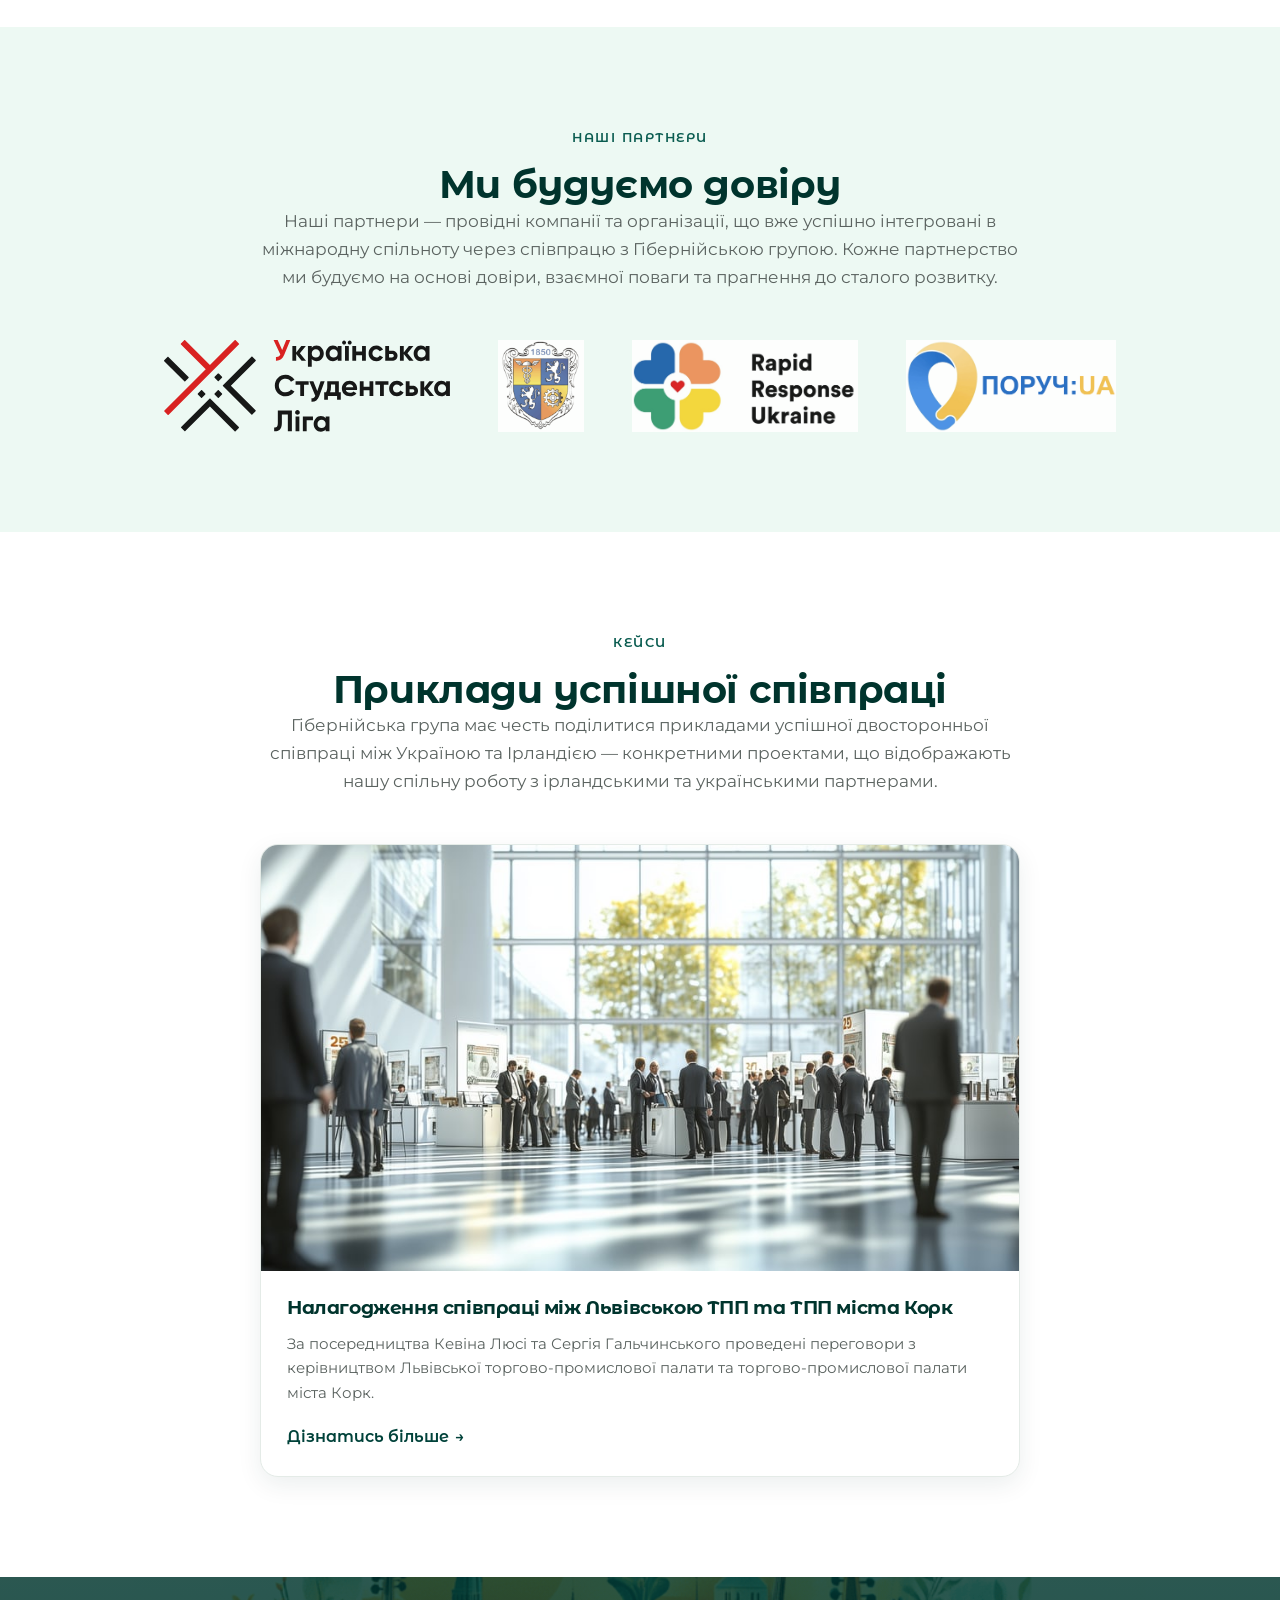
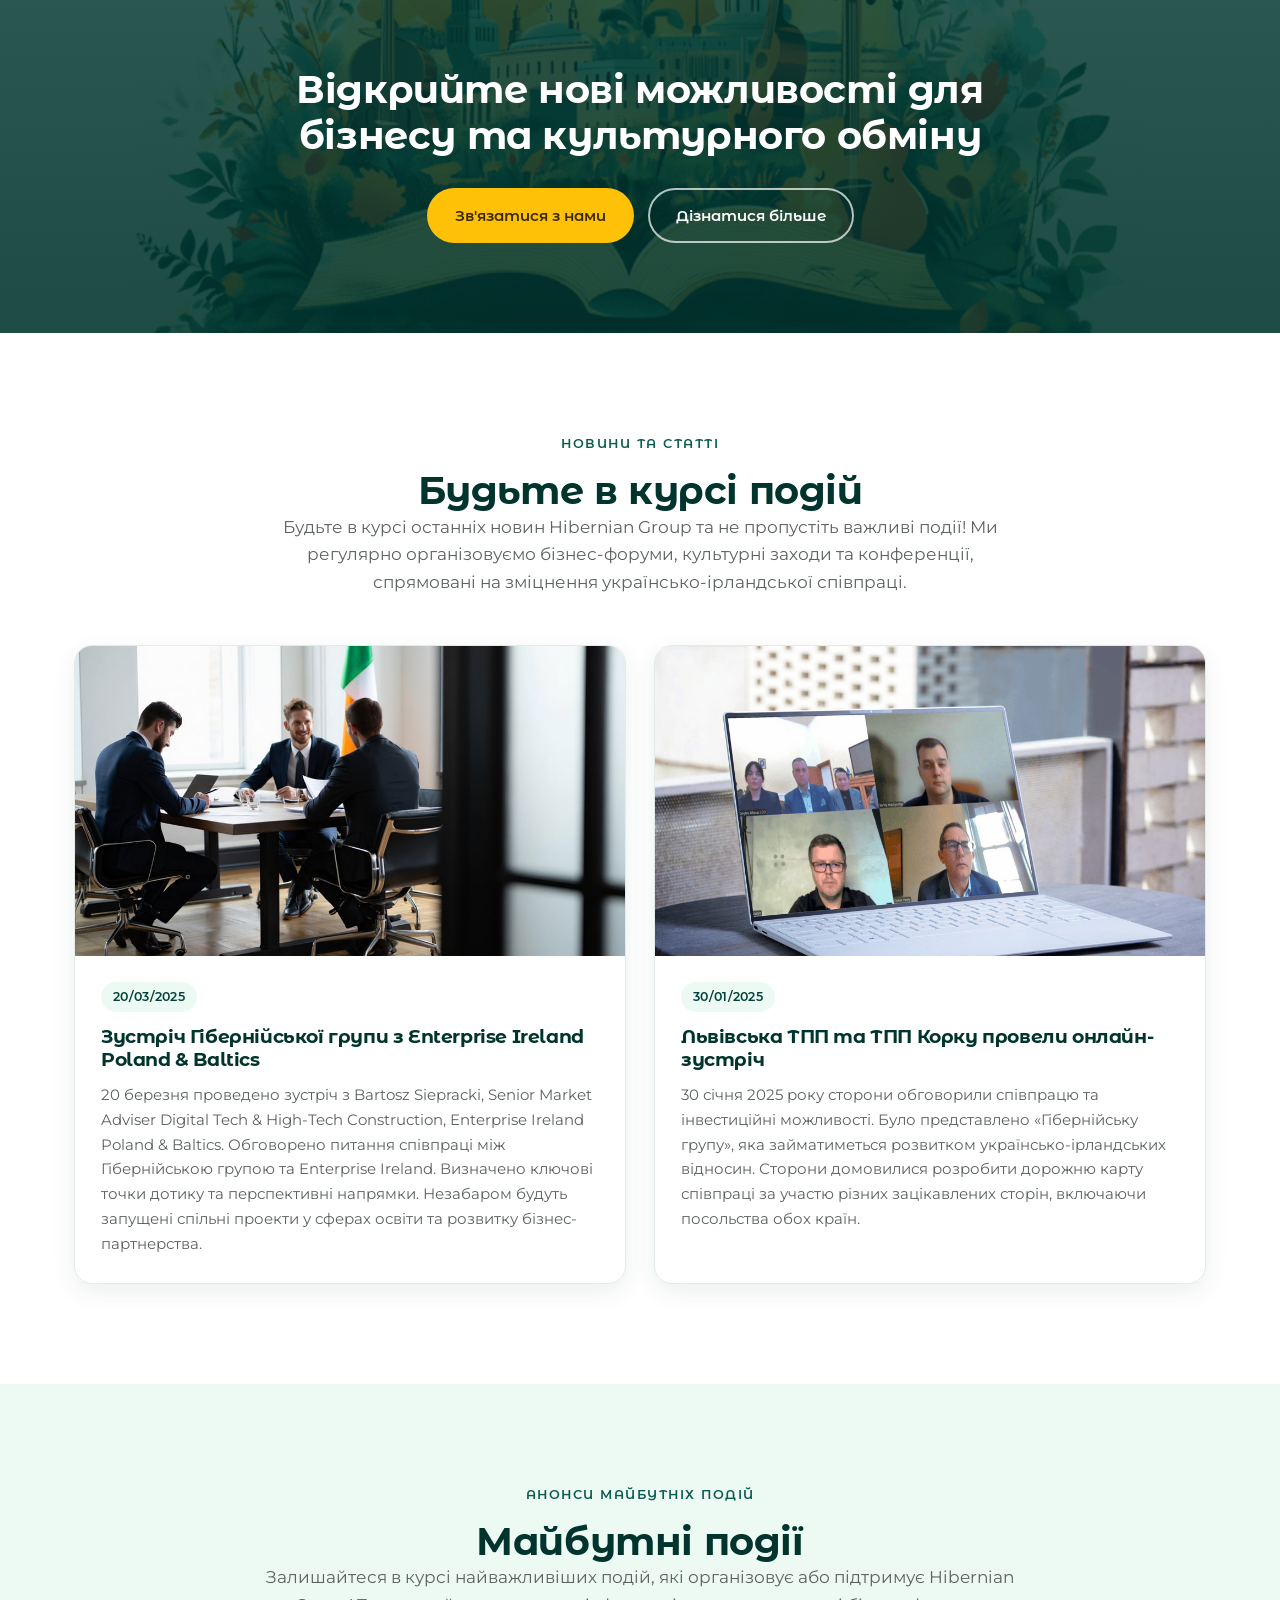
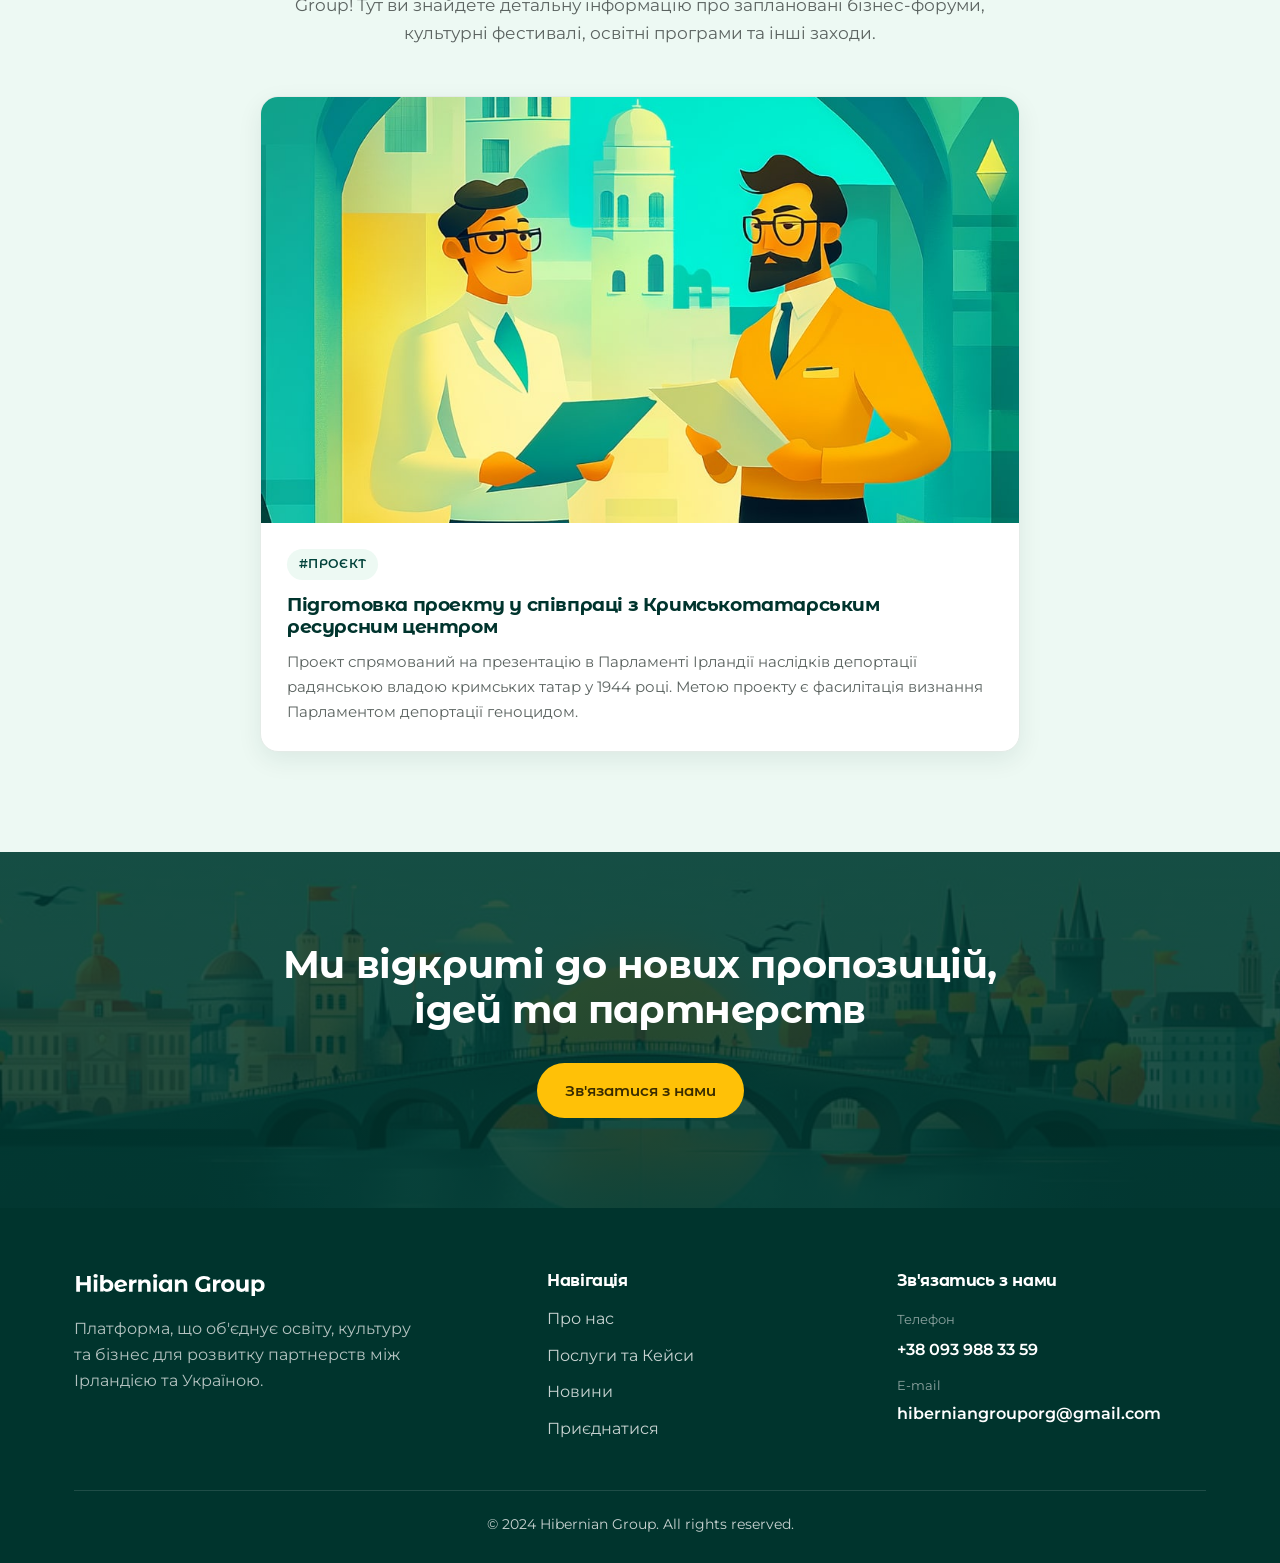
==== commit 524be85f: "Redesign hero as rounded card, add socials + News nav, fix mission - Hero is now a contained rounded" ====
--- a/index.html
+++ b/index.html
@@ -21,13 +21,19 @@
       <div class="nav-links">
         <a href="index.html" class="active">Про нас</a>
         <a href="poslugi.html">Послуги та Кейси</a>
+        <a href="index.html#news">Новини</a>
       </div>
       <div class="nav-right">
+        <div class="socials" aria-label="Соцмережі">
+          <a href="#" aria-label="Facebook"><svg viewBox="0 0 24 24"><path d="M22 12c0-5.52-4.48-10-10-10S2 6.48 2 12c0 4.99 3.66 9.13 8.44 9.88v-6.99H7.9V12h2.54V9.8c0-2.5 1.49-3.89 3.78-3.89 1.09 0 2.24.2 2.24.2v2.46h-1.26c-1.24 0-1.63.77-1.63 1.56V12h2.78l-.44 2.89h-2.34v6.99C18.34 21.13 22 16.99 22 12z"/></svg></a>
+          <a href="#" aria-label="Instagram"><svg viewBox="0 0 24 24"><path d="M12 2.16c3.2 0 3.58.01 4.85.07 1.17.05 1.8.25 2.23.41.56.22.96.48 1.38.9.42.42.68.82.9 1.38.16.42.36 1.06.41 2.23.06 1.27.07 1.65.07 4.85s-.01 3.58-.07 4.85c-.05 1.17-.25 1.8-.41 2.23-.22.56-.48.96-.9 1.38-.42.42-.82.68-1.38.9-.42.16-1.06.36-2.23.41-1.27.06-1.65.07-4.85.07s-3.58-.01-4.85-.07c-1.17-.05-1.8-.25-2.23-.41-.56-.22-.96-.48-1.38-.9-.42-.42-.68-.82-.9-1.38-.16-.42-.36-1.06-.41-2.23C2.17 15.58 2.16 15.2 2.16 12s.01-3.58.07-4.85c.05-1.17.25-1.8.41-2.23.22-.56.48-.96.9-1.38.42-.42.82-.68 1.38-.9.42-.16 1.06-.36 2.23-.41C8.42 2.17 8.8 2.16 12 2.16M12 0C8.74 0 8.33.01 7.05.07 5.78.13 4.9.33 4.14.63c-.79.31-1.46.72-2.12 1.38C1.36 2.67.95 3.34.63 4.14.33 4.9.13 5.78.07 7.05.01 8.33 0 8.74 0 12s.01 3.67.07 4.95c.06 1.27.26 2.15.56 2.91.31.8.72 1.47 1.38 2.13.66.66 1.33 1.07 2.12 1.38.76.3 1.64.5 2.91.56C8.33 23.99 8.74 24 12 24s3.67-.01 4.95-.07c1.27-.06 2.15-.26 2.91-.56.8-.31 1.47-.72 2.13-1.38.66-.66 1.07-1.33 1.38-2.13.3-.76.5-1.64.56-2.91.06-1.28.07-1.69.07-4.95s-.01-3.67-.07-4.95c-.06-1.27-.26-2.15-.56-2.91-.31-.8-.72-1.47-1.38-2.13-.66-.66-1.33-1.07-2.13-1.38-.76-.3-1.64-.5-2.91-.56C15.67.01 15.26 0 12 0zm0 5.84A6.16 6.16 0 1 0 18.16 12 6.16 6.16 0 0 0 12 5.84zm0 10.16A4 4 0 1 1 16 12a4 4 0 0 1-4 4zm6.41-10.85a1.44 1.44 0 1 0 1.44 1.44 1.44 1.44 0 0 0-1.44-1.44z"/></svg></a>
+          <a href="#" aria-label="YouTube"><svg viewBox="0 0 24 24"><path d="M23.5 6.2a3.02 3.02 0 0 0-2.12-2.14C19.5 3.55 12 3.55 12 3.55s-7.5 0-9.38.51A3.02 3.02 0 0 0 .5 6.2 31.6 31.6 0 0 0 0 12a31.6 31.6 0 0 0 .5 5.8 3.02 3.02 0 0 0 2.12 2.14c1.88.51 9.38.51 9.38.51s7.5 0 9.38-.51a3.02 3.02 0 0 0 2.12-2.14A31.6 31.6 0 0 0 24 12a31.6 31.6 0 0 0-.5-5.8zM9.6 15.6V8.4l6.2 3.6z"/></svg></a>
+        </div>
         <div class="lang">
           <a href="index.html" class="active">ua</a>
           <a href="en.html">en</a>
         </div>
-        <a href="https://forms.gle/8BbtrF5Wgb8C8Dcy5" target="_blank" rel="noopener" class="btn btn-primary">Приєднатися</a>
+        <a href="https://forms.gle/8BbtrF5Wgb8C8Dcy5" target="_blank" rel="noopener" class="btn btn-yellow">Приєднатися</a>
       </div>
       <button class="nav-toggle" id="navToggle" aria-label="Меню"><span></span><span></span><span></span></button>
     </nav>
@@ -37,32 +43,26 @@
 <!-- HERO -->
 <section class="hero">
   <div class="container">
-    <div class="hero-text">
-      <h1>Ми зводимо міст між Ірландією та Україною шляхом всебічної співпраці</h1>
-      <p><strong class="hl">Гібернійська група</strong> — це платформа, що об'єднує освіту, культуру та бізнес для розвитку ефективних партнерств та міжнародної співпраці між Ірландією та Україною. Також ми сприяємо культурному обміну, розвитку освіти та надаємо гуманітарну допомогу тим, хто її потребує.</p>
-      <p>Ми віримо в силу людської єдності та прагнемо зробити світ кращим місцем для життя.</p>
-      <div class="btn-row">
-        <a href="https://forms.gle/8BbtrF5Wgb8C8Dcy5" target="_blank" rel="noopener" class="btn btn-yellow">Долучитися спільноти</a>
-        <a href="poslugi.html" class="btn btn-outline-light">Дізнатися більше</a>
-      </div>
-    </div>
-    <div class="hero-img"><img src="img/hero.png" alt="Ірландія та Україна"></div>
+    <div class="hero-card">
+      <div class="hero-text">
+        <h1>Ми зводимо міст між Ірландією та Україною шляхом всебічної співпраці</h1>
+        <p><strong class="hl">Гібернійська група</strong> — це платформа, що об'єднує освіту, культуру та бізнес для розвитку ефективних партнерств та міжнародної співпраці між Ірландією та Україною. Також ми сприяємо культурному обміну, розвитку освіти та надаємо гуманітарну допомогу тим, хто її потребує.</p>
+        <p>Ми віримо в силу людської єдності та прагнемо зробити світ кращим місцем для життя.</p>
+        <div class="btn-row">
+          <a href="https://forms.gle/8BbtrF5Wgb8C8Dcy5" target="_blank" rel="noopener" class="btn btn-yellow">Долучитися спільноти</a>
+          <a href="poslugi.html" class="btn btn-outline-light">Дізнатися більше</a>
+        </div>
+      </div>
+      <div class="hero-media"><img src="img/hero.png" alt="Ірландія та Україна"></div>
+    </div>
   </div>
 </section>
 
 <!-- MISSION -->
-<section class="section">
-  <div class="container">
-    <div class="split">
-      <div class="split-media"><img src="img/hero.png" alt="Місія проєкту"></div>
-      <div class="split-body">
-        <div class="eyebrow">Місія проєкту</div>
-        <h2>Створюємо стійкі та довготривалі відносини</h2>
-        <p>Наша мета — створення стійких і довготривалих відносин між Україною та Ірландією, заснованих на взаємній повазі, співпраці та культурному обміні. Гібернійська група об'єднує людей з різних країн та культур, щоб разом творити позитивні зміни у світі.</p>
-        <p>Ми організовуємо культурні заходи, освітні програми та надаємо гуманітарну допомогу тим, хто її потребує. Наша мета — сприяти взаєморозумінню, толерантності та миру між народами. Ми прагнемо зміцнити культурні, економічні та гуманітарні зв'язки, сприяючи розвитку обох націй через освітні, бізнесові та соціальні ініціативи.</p>
-        <p>Підтримуючи інноваційні проекти, ми надаємо платформу для розвитку партнерств, які відкривають нові можливості для співпраці. Наша україно-ірландська команда орієнтована на довгостроковий успіх, який забезпечить стійке зростання та взаємну вигоду для обох країн.</p>
-      </div>
-    </div>
+<section class="section mission">
+  <div class="container">
+    <h2>Місія проєкту</h2>
+    <p class="mission-text"><strong>Наша мета</strong> — створення стійких і довготривалих відносин між Україною та Ірландією, заснованих на взаємній повазі, співпраці та культурному обміні. Гібернійська група об'єднує людей з різних країн та культур, щоб разом творити позитивні зміни у світі. Ми організовуємо культурні заходи, освітні програми та надаємо гуманітарну допомогу тим, хто її потребує. Наша мета — сприяти взаєморозумінню, толерантності та миру між народами. Ми прагнемо зміцнити культурні, економічні та гуманітарні зв'язки, сприяючи розвитку обох націй через освітні, бізнесові та соціальні ініціативи. Підтримуючи інноваційні проекти, ми надаємо платформу для розвитку партнерств, які відкривають нові можливості для співпраці. Наша україно-ірландська команда орієнтована на довгостроковий успіх, який забезпечить стійке зростання та взаємну вигоду для обох країн.</p>
   </div>
 </section>
 
@@ -207,7 +207,7 @@
         <div class="card-body">
           <h3>Налагодження співпраці між Львівською ТПП та ТПП міста Корк</h3>
           <p>За посередництва Кевіна Люсі та Сергія Гальчинського проведені переговори з керівництвом Львівської торгово-промислової палати та торгово-промислової палати міста Корк.</p>
-          <a href="poslugi.html" class="more">Дізнатись більше</a>
+          <a href="https://drive.google.com/file/d/1KojA7nOxJ5LFIyeL2ZDcUjDuU2lwnVhG/view" target="_blank" rel="noopener" class="more">Дізнатись більше</a>
         </div>
       </article>
     </div>
@@ -226,7 +226,7 @@
 </section>
 
 <!-- NEWS -->
-<section class="section">
+<section class="section" id="news">
   <div class="container center">
     <div class="eyebrow">Новини та статті</div>
     <h2>Будьте в курсі подій</h2>
@@ -294,6 +294,7 @@
         <div class="footer-links">
           <a href="index.html">Про нас</a>
           <a href="poslugi.html">Послуги та Кейси</a>
+          <a href="index.html#news">Новини</a>
           <a href="https://forms.gle/8BbtrF5Wgb8C8Dcy5" target="_blank" rel="noopener">Приєднатися</a>
         </div>
       </div>
--- a/css/style.css
+++ b/css/style.css
@@ -80,16 +80,31 @@
 .nav-toggle { display: none; background: none; border: 0; cursor: pointer; flex-direction: column; gap: 5px; padding: 6px; }
 .nav-toggle span { width: 24px; height: 2px; background: var(--green-900); border-radius: 2px; transition: .25s; }
 
-/* ---- hero ---- */
-.hero { position: relative; background: linear-gradient(135deg, var(--teal-600), var(--green-800)); color: #fff; overflow: hidden; }
-.hero .container { position: relative; z-index: 2; display: grid; grid-template-columns: 1fr 1fr; gap: 48px; align-items: center; min-height: 560px; padding-top: 60px; padding-bottom: 60px; }
+/* ---- hero (rounded card) ---- */
+.hero { background: #fff; padding: clamp(20px, 3vw, 40px) 0; }
+.hero-card { position: relative; overflow: hidden; border-radius: 28px; background: linear-gradient(135deg, var(--teal-600), var(--green-800)); color: #fff; display: grid; grid-template-columns: 1fr 1fr; gap: 40px; align-items: center; min-height: 520px; padding: clamp(34px, 4.5vw, 64px); box-shadow: var(--shadow); }
+.hero-card.single { grid-template-columns: 1fr; text-align: center; min-height: 360px; }
 .hero h1 { color: #fff; }
-.hero p { color: rgba(255,255,255,.88); font-size: 1.1rem; margin-top: 20px; }
+.hero p { color: rgba(255,255,255,.9); font-size: 1.08rem; margin-top: 20px; }
 .hero .hl { color: var(--yellow); font-weight: 700; }
 .hero .btn-row { margin-top: 32px; }
-.hero-img { position: absolute; top: 0; right: 0; bottom: 0; width: 50vw; z-index: 1; }
-.hero-img img { width: 100%; height: 100%; object-fit: cover; object-position: center; }
+.hero-card.single .btn-row { justify-content: center; }
+.hero-media { position: absolute; right: 0; bottom: 0; top: 8%; width: 56%; z-index: 1; }
+.hero-media img { width: 100%; height: 100%; object-fit: contain; object-position: right bottom; }
+.hero-text { position: relative; z-index: 2; }
 .btn-row { display: flex; gap: 14px; flex-wrap: wrap; }
+
+/* ---- socials in header ---- */
+.socials { display: flex; align-items: center; gap: 12px; }
+.socials a { width: 32px; height: 32px; display: grid; place-items: center; color: var(--green-800); transition: color .2s, transform .2s; }
+.socials a:hover { color: var(--yellow); transform: translateY(-2px); }
+.socials svg { width: 18px; height: 18px; fill: currentColor; }
+
+/* ---- mission (centered) ---- */
+.mission { text-align: center; }
+.mission h2 { font-size: clamp(1.9rem, 3.6vw, 2.7rem); }
+.mission-text { max-width: 1100px; margin: 26px auto 0; color: var(--muted); font-size: 1.05rem; }
+.mission-text strong { color: var(--ink); }
 
 /* ---- split rows ---- */
 .split { display: grid; grid-template-columns: 1fr 1fr; gap: clamp(32px, 5vw, 72px); align-items: center; }
@@ -184,11 +199,12 @@
   .nav-links, .nav-right .btn { display: none; }
   .nav-toggle { display: flex; }
   .nav.open .nav-links { display: flex; position: absolute; top: 76px; left: 0; right: 0; flex-direction: column; background: #fff; padding: 18px 24px; border-bottom: 1px solid var(--line); margin: 0; gap: 14px; box-shadow: var(--shadow-sm); }
-  .hero .container, .split { grid-template-columns: 1fr; }
-  .hero .container { text-align: center; min-height: 0; }
+  .hero-card, .split { grid-template-columns: 1fr; }
+  .hero-card { text-align: center; min-height: 0; gap: 24px; }
   .hero .btn-row { justify-content: center; }
-  .hero-img { position: static; width: 100%; max-width: 460px; margin: 0 auto; order: -1; border-radius: var(--radius); overflow: hidden; }
-  .hero-img img { height: auto; }
+  .hero-media { position: static; width: 100%; max-width: 420px; margin: 0 auto; order: -1; }
+  .hero-media img { height: auto; }
+  .socials { display: none; }
   .split.reverse .split-media { order: 0; }
   .team-grid { grid-template-columns: repeat(2, 1fr); }
   .activities { grid-template-columns: 1fr; }
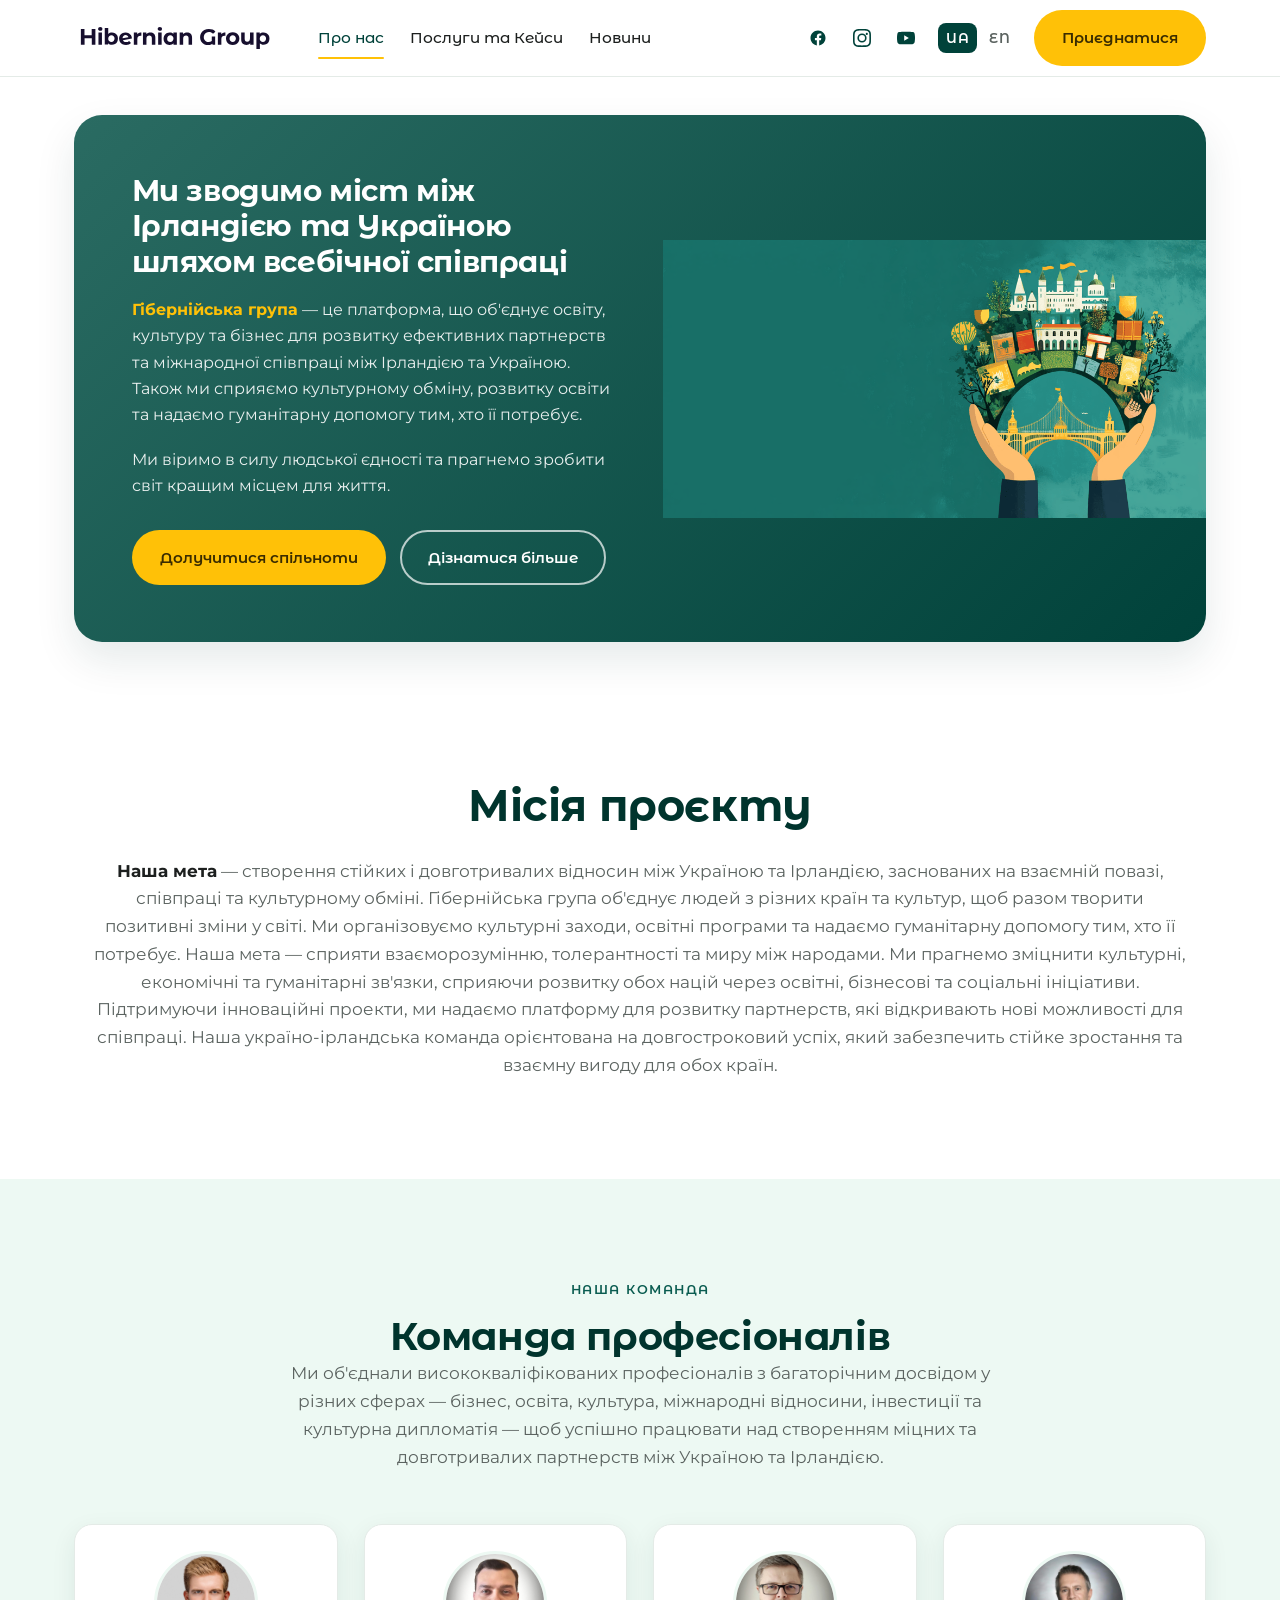
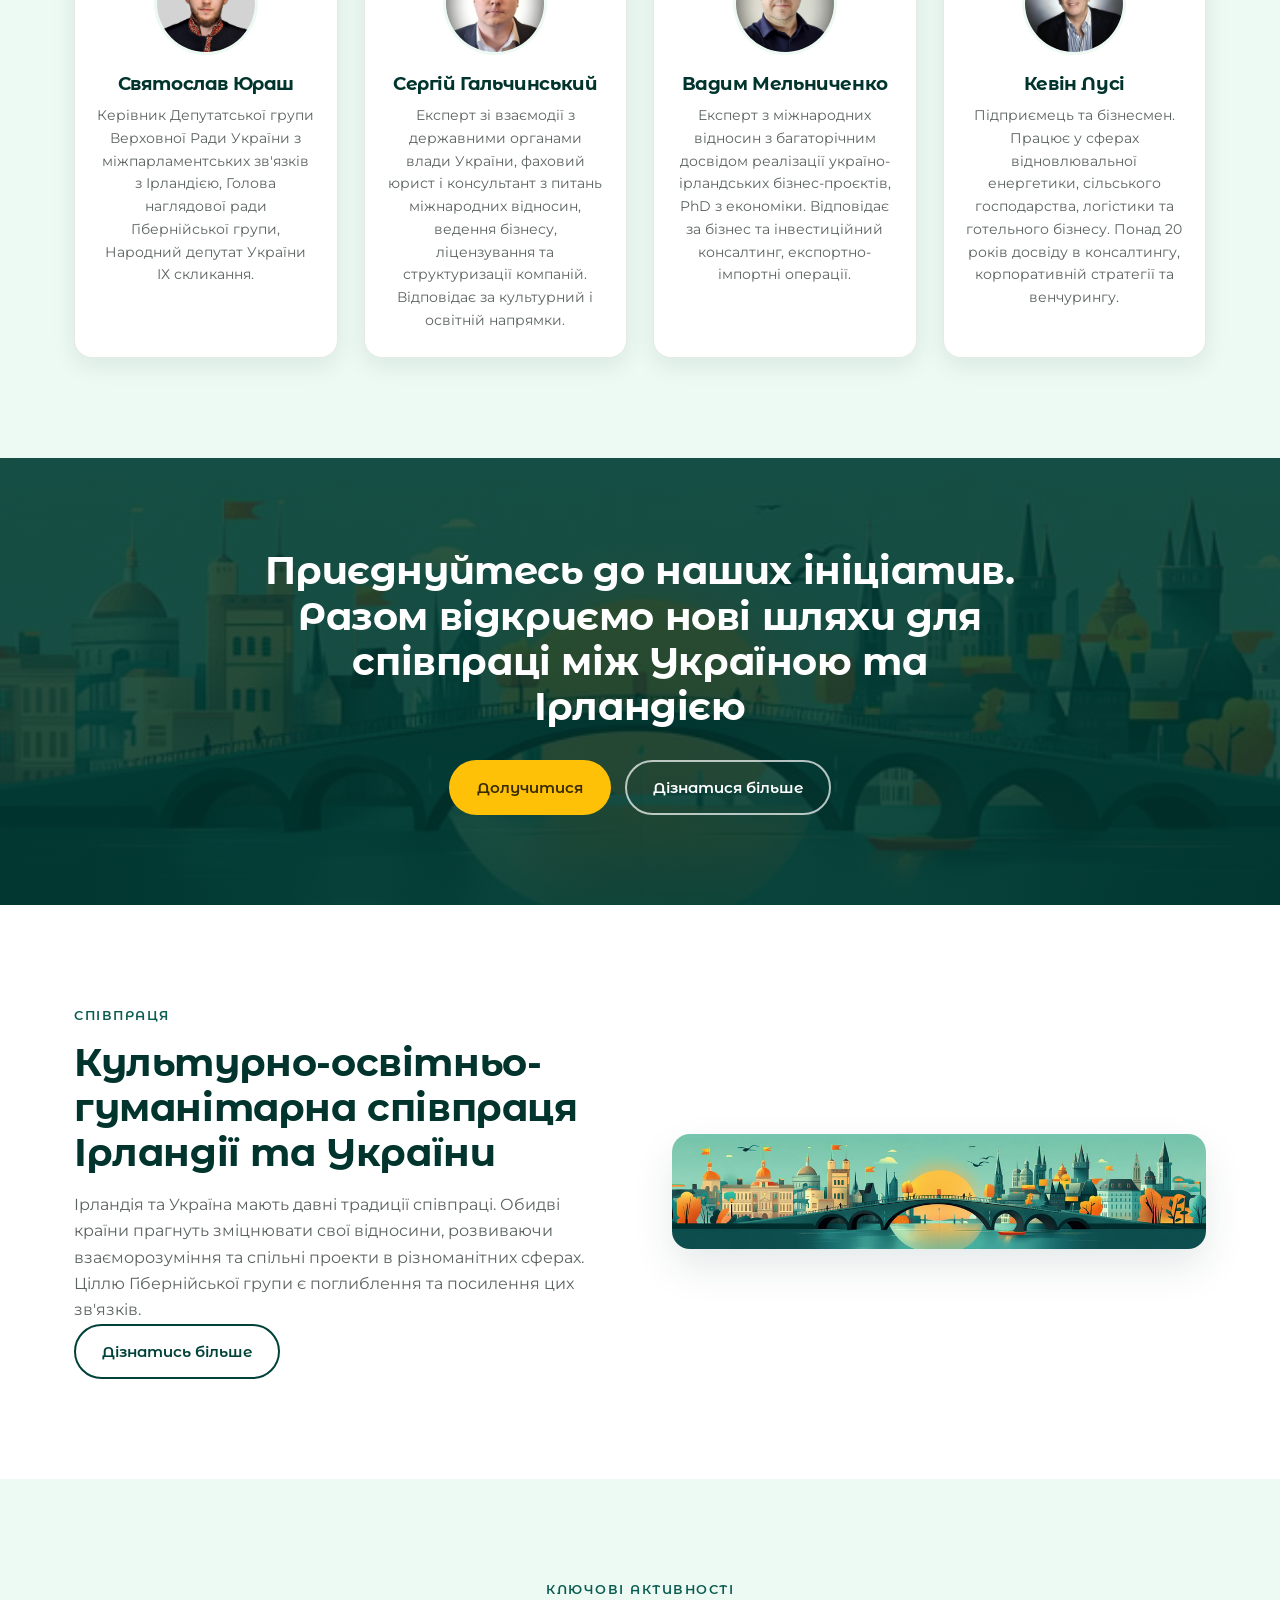
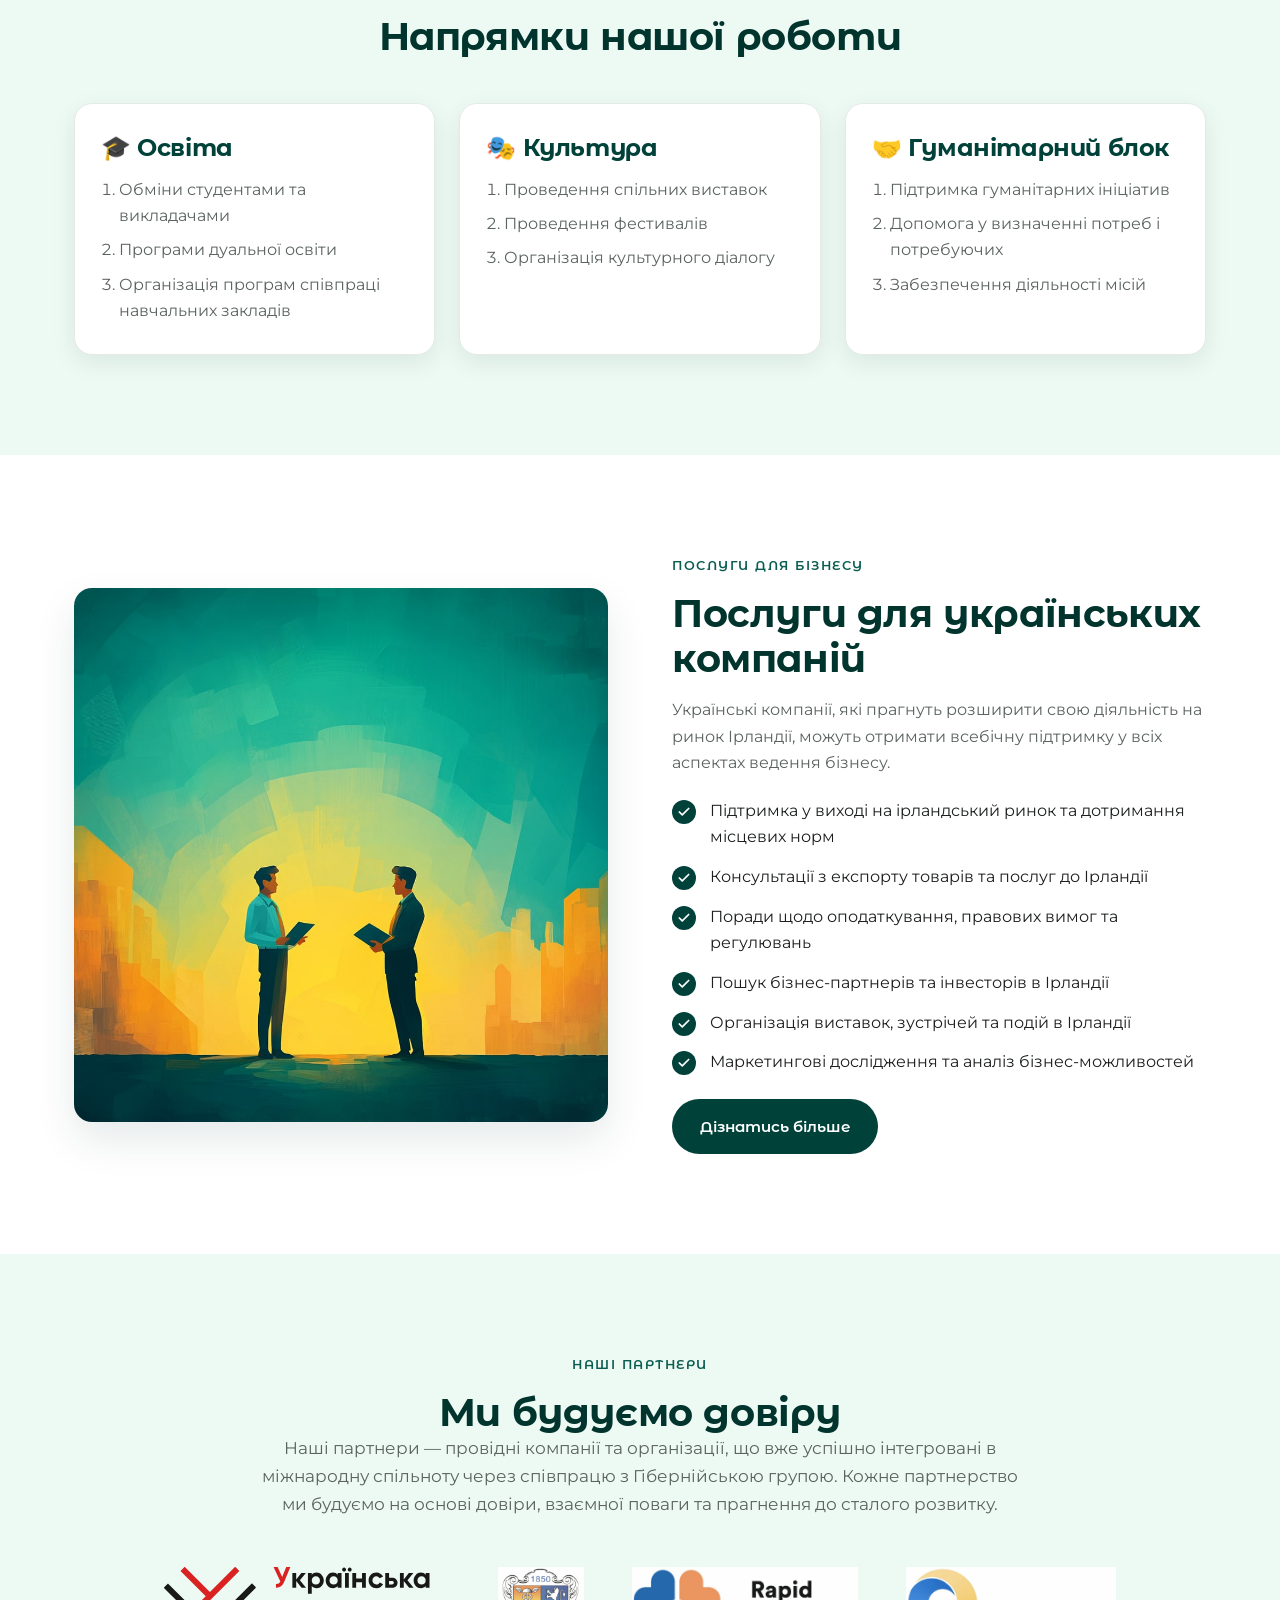
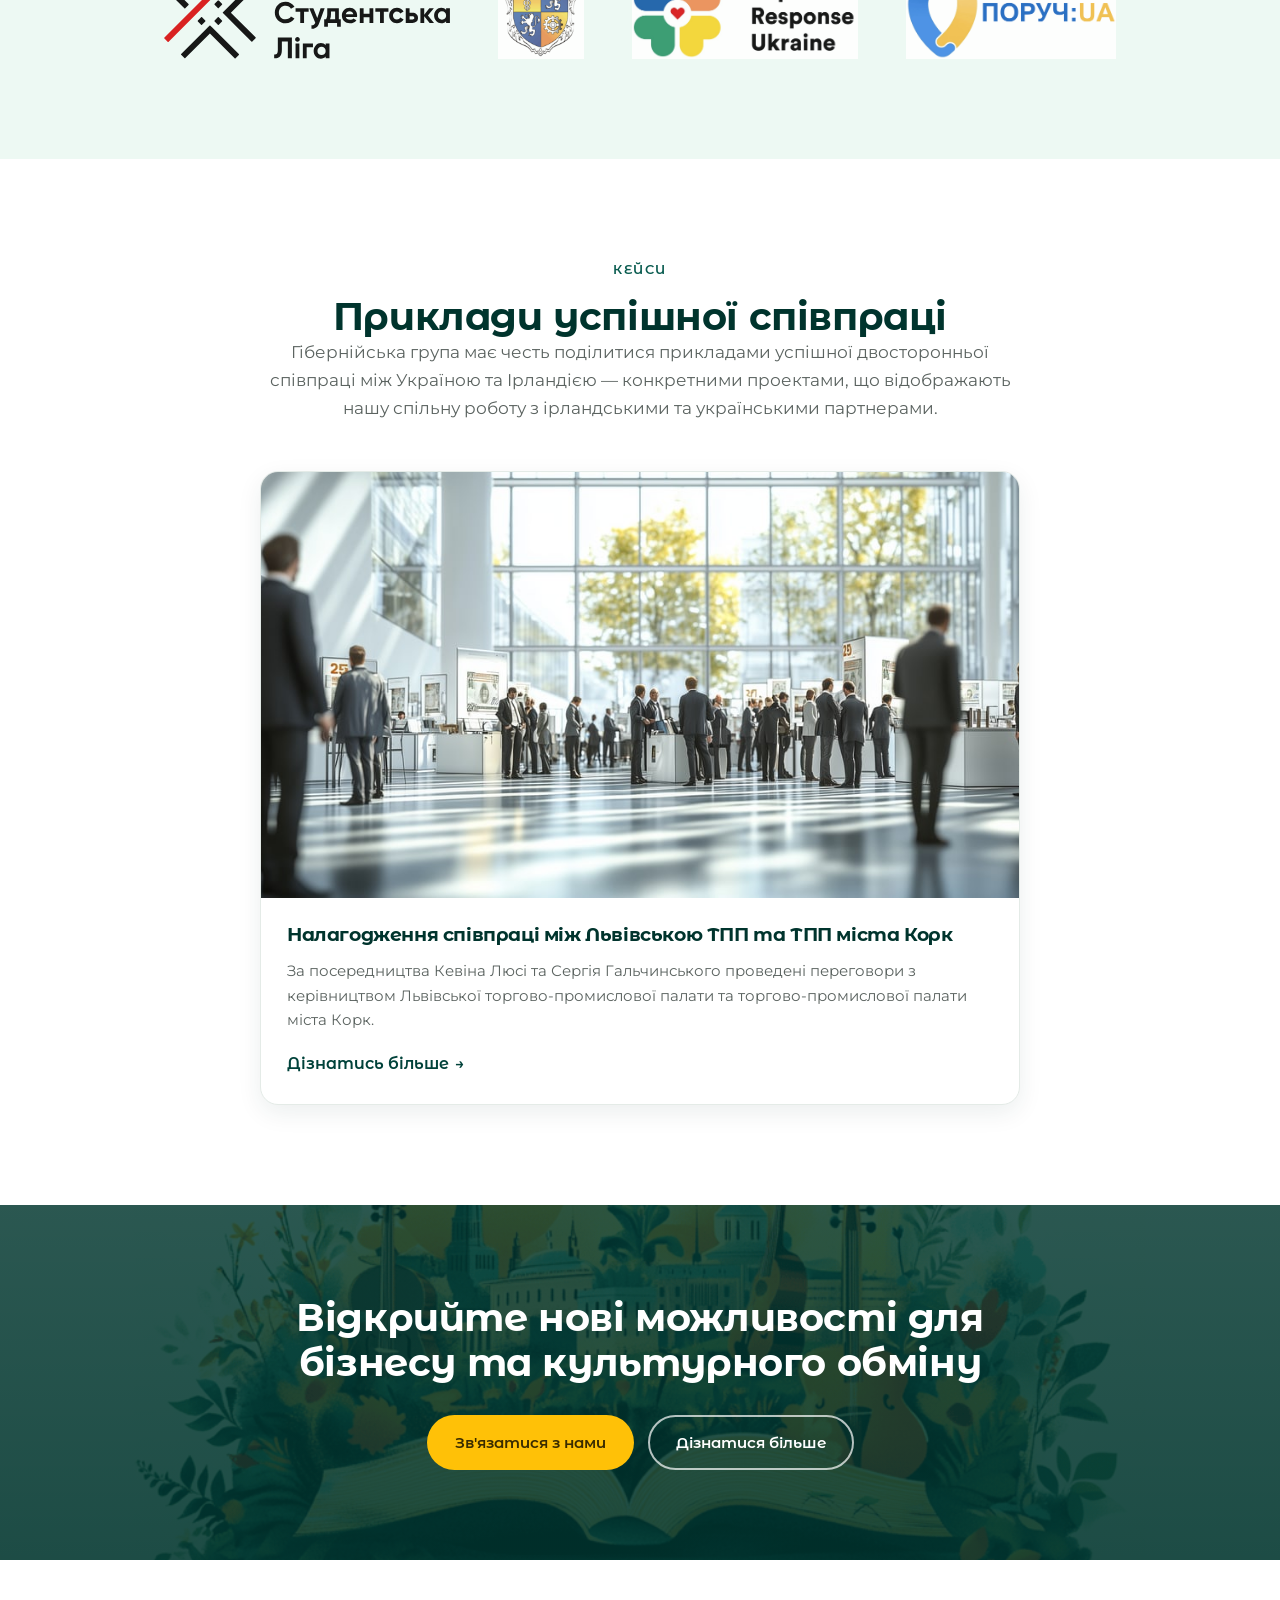
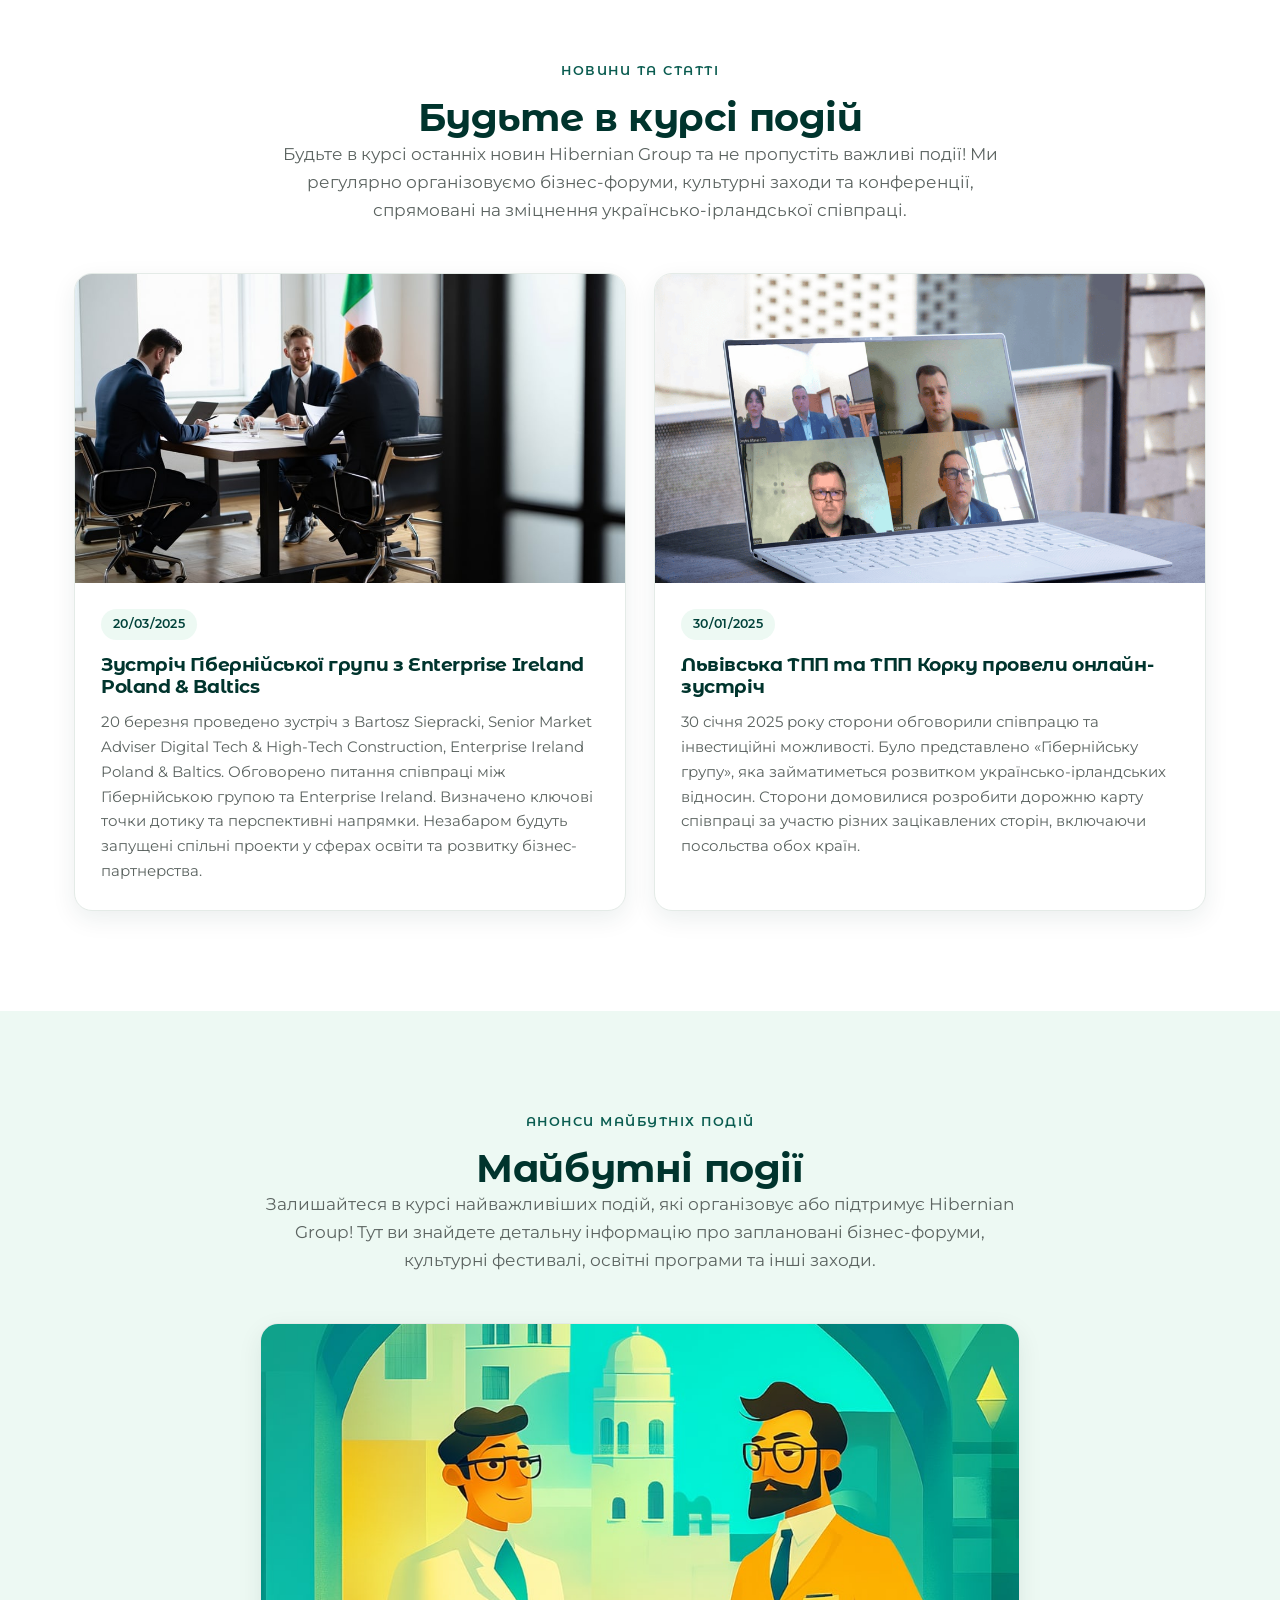
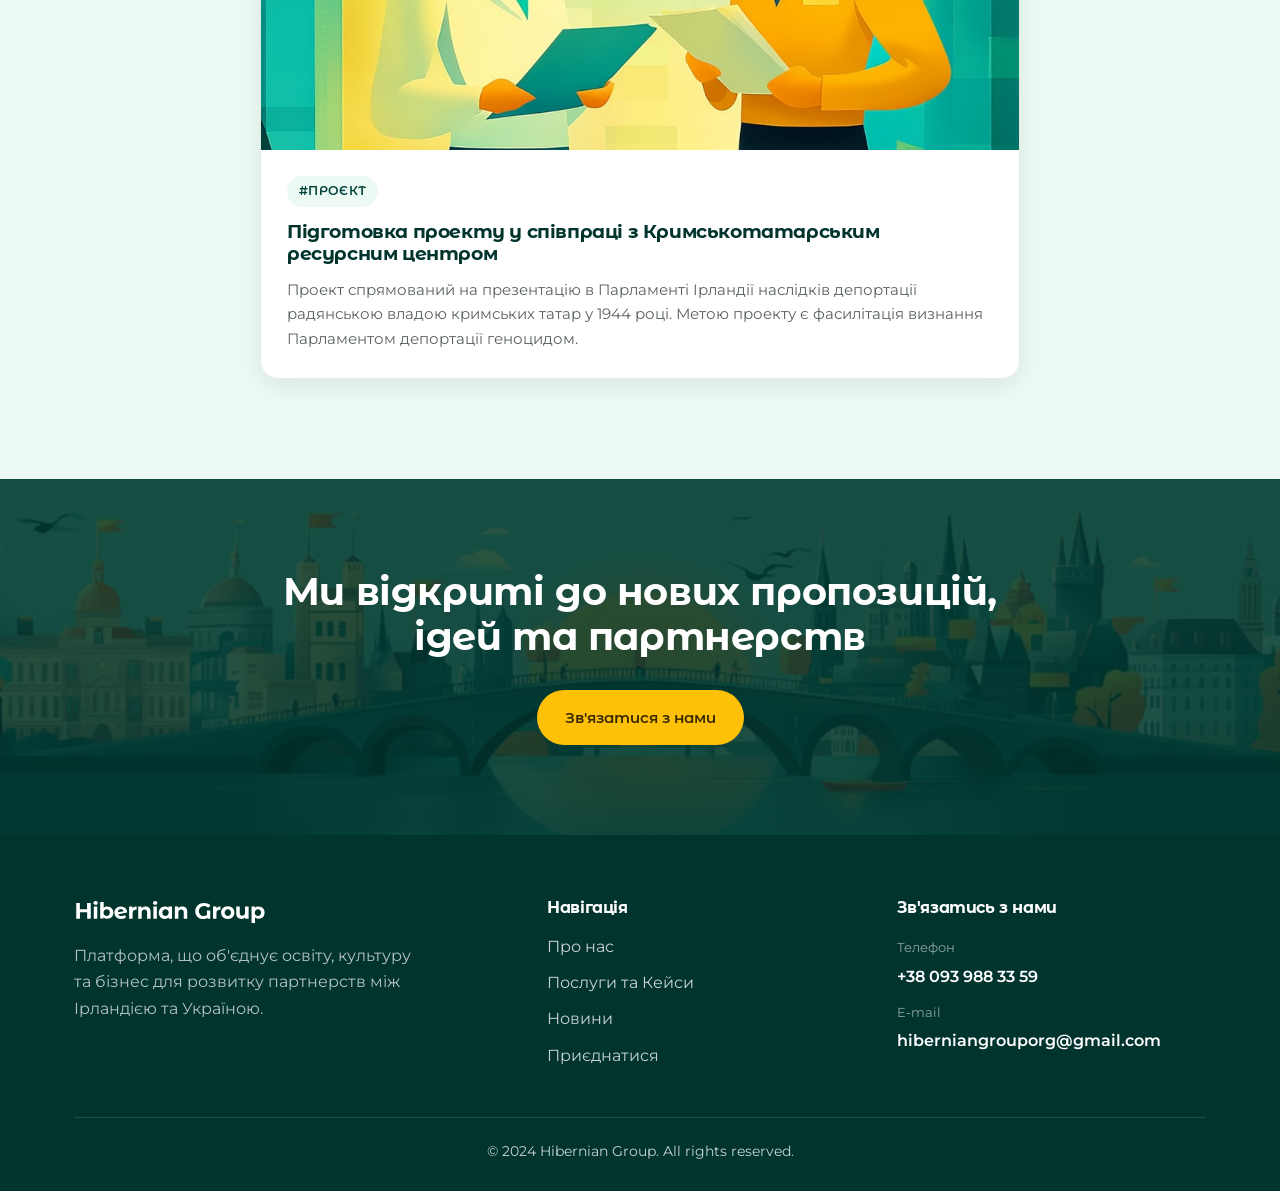
==== commit be9ae130: "Mobile adaptation, hero sizing fix, clickable news title, custom domain - Fix desktop hero: smaller " ====
--- a/index.html
+++ b/index.html
@@ -244,7 +244,7 @@
         <div class="card-media"><img src="img/news-lviv-cork.png" alt="Львівська ТПП та ТПП Корку"></div>
         <div class="card-body">
           <span class="badge">30/01/2025</span>
-          <h3>Львівська ТПП та ТПП Корку провели онлайн-зустріч</h3>
+          <h3><a href="https://drive.google.com/file/d/1KojA7nOxJ5LFIyeL2ZDcUjDuU2lwnVhG/view" target="_blank" rel="noopener">Львівська ТПП та ТПП Корку провели онлайн-зустріч</a></h3>
           <p>30 січня 2025 року сторони обговорили співпрацю та інвестиційні можливості. Було представлено «Гібернійську групу», яка займатиметься розвитком українсько-ірландських відносин. Сторони домовилися розробити дорожню карту співпраці за участю різних зацікавлених сторін, включаючи посольства обох країн.</p>
         </div>
       </article>
--- a/css/style.css
+++ b/css/style.css
@@ -84,13 +84,13 @@
 .hero { background: #fff; padding: clamp(20px, 3vw, 40px) 0; }
 .hero-card { position: relative; overflow: hidden; border-radius: 28px; background: linear-gradient(135deg, var(--teal-600), var(--green-800)); color: #fff; display: grid; grid-template-columns: 1fr 1fr; gap: 40px; align-items: center; min-height: 520px; padding: clamp(34px, 4.5vw, 64px); box-shadow: var(--shadow); }
 .hero-card.single { grid-template-columns: 1fr; text-align: center; min-height: 360px; }
-.hero h1 { color: #fff; }
-.hero p { color: rgba(255,255,255,.9); font-size: 1.08rem; margin-top: 20px; }
+.hero h1 { color: #fff; font-size: clamp(1.7rem, 2.3vw, 2.4rem); line-height: 1.2; }
+.hero p { color: rgba(255,255,255,.9); font-size: 1rem; margin-top: 18px; }
 .hero .hl { color: var(--yellow); font-weight: 700; }
-.hero .btn-row { margin-top: 32px; }
+.hero .btn-row { margin-top: 30px; }
 .hero-card.single .btn-row { justify-content: center; }
-.hero-media { position: absolute; right: 0; bottom: 0; top: 8%; width: 56%; z-index: 1; }
-.hero-media img { width: 100%; height: 100%; object-fit: contain; object-position: right bottom; }
+.hero-media { position: absolute; right: 0; top: 0; bottom: 0; width: 48%; z-index: 1; }
+.hero-media img { width: 100%; height: 100%; object-fit: contain; object-position: center right; }
 .hero-text { position: relative; z-index: 2; }
 .btn-row { display: flex; gap: 14px; flex-wrap: wrap; }
 
@@ -149,6 +149,8 @@
 .card-body { padding: 26px; flex: 1; display: flex; flex-direction: column; }
 .badge { align-self: flex-start; background: var(--green-50); color: var(--green-800); font-family: var(--font-head); font-weight: 600; font-size: .78rem; padding: 5px 12px; border-radius: 999px; margin-bottom: 14px; letter-spacing: .3px; }
 .card-body h3 { font-size: 1.18rem; }
+.card-body h3 a { color: inherit; transition: color .2s; }
+.card-body h3 a:hover { color: var(--green-700); text-decoration: underline; }
 .card-body p { margin-top: 12px; font-size: .94rem; }
 .card-body .more { margin-top: auto; padding-top: 18px; font-family: var(--font-head); font-weight: 600; color: var(--green-800); display: inline-flex; align-items: center; gap: 6px; }
 .card-body .more::after { content: "→"; transition: transform .2s; }
@@ -195,23 +197,55 @@
 .footer-bottom { border-top: 1px solid rgba(255,255,255,.12); margin-top: 48px; padding-top: 22px; font-size: .85rem; text-align: center; }
 
 /* ---- responsive ---- */
-@media (max-width: 900px) {
-  .nav-links, .nav-right .btn { display: none; }
-  .nav-toggle { display: flex; }
-  .nav.open .nav-links { display: flex; position: absolute; top: 76px; left: 0; right: 0; flex-direction: column; background: #fff; padding: 18px 24px; border-bottom: 1px solid var(--line); margin: 0; gap: 14px; box-shadow: var(--shadow-sm); }
+@media (max-width: 980px) {
+  /* --- mobile header / burger menu --- */
+  .site-header { background: #fff; }
+  .nav { min-height: 64px; height: auto; flex-wrap: wrap; align-items: center; }
+  .nav.open { padding-bottom: 10px; box-shadow: var(--shadow-sm); }
+  .nav-toggle { display: flex; margin-left: auto; }
+  .nav-links, .nav-right { display: none; }
+  .nav.open .nav-links,
+  .nav.open .nav-right {
+    display: flex; flex-direction: column; align-items: flex-start;
+    flex-basis: 100%; width: 100%; margin: 0; gap: 16px; padding: 4px 2px;
+  }
+  .nav.open .nav-links { margin-top: 8px; padding-top: 14px; border-top: 1px solid var(--line); }
+  .nav.open .nav-right { padding-bottom: 14px; }
+  .nav.open .nav-links a { font-size: 1.05rem; }
+  .nav.open .nav-right { margin-left: 0; }
+  .nav.open .nav-right .socials { display: flex; }
+  .nav.open .nav-right .lang { font-size: 1rem; }
+  .nav.open .nav-right .btn { display: inline-flex; width: 100%; justify-content: center; }
+  .nav.open .nav-toggle span:nth-child(1) { transform: translateY(7px) rotate(45deg); }
+  .nav.open .nav-toggle span:nth-child(2) { opacity: 0; }
+  .nav.open .nav-toggle span:nth-child(3) { transform: translateY(-7px) rotate(-45deg); }
+
+  /* --- hero stacks --- */
   .hero-card, .split { grid-template-columns: 1fr; }
-  .hero-card { text-align: center; min-height: 0; gap: 24px; }
+  .hero-card { text-align: center; min-height: 0; gap: 18px; }
+  .hero h1 { font-size: clamp(1.55rem, 6vw, 2.1rem); }
   .hero .btn-row { justify-content: center; }
-  .hero-media { position: static; width: 100%; max-width: 420px; margin: 0 auto; order: -1; }
+  .hero-media { position: static; width: 100%; max-width: 440px; margin: 0 auto; order: -1; }
   .hero-media img { height: auto; }
-  .socials { display: none; }
+
+  /* --- layout grids collapse --- */
   .split.reverse .split-media { order: 0; }
   .team-grid { grid-template-columns: repeat(2, 1fr); }
   .activities { grid-template-columns: 1fr; }
   .cards, .reviews { grid-template-columns: 1fr; }
   .footer-grid { grid-template-columns: 1fr; gap: 32px; }
 }
-@media (max-width: 540px) {
+
+@media (max-width: 600px) {
+  .container { padding: 0 18px; }
+  .section { padding: 48px 0; }
+  .hero-card { padding: 26px 22px; }
   .team-grid { grid-template-columns: 1fr; }
-  .partners { gap: 30px; }
-}
+  .partners { gap: 28px; }
+  .partners img { max-height: 70px; }
+  .btn { width: 100%; }
+  .hero .btn-row, .cta .btn-row { width: 100%; }
+  .case-content { padding: 24px 20px; }
+  h1 { font-size: clamp(1.7rem, 7vw, 2.1rem); }
+  h2 { font-size: clamp(1.5rem, 6vw, 2rem); }
+}
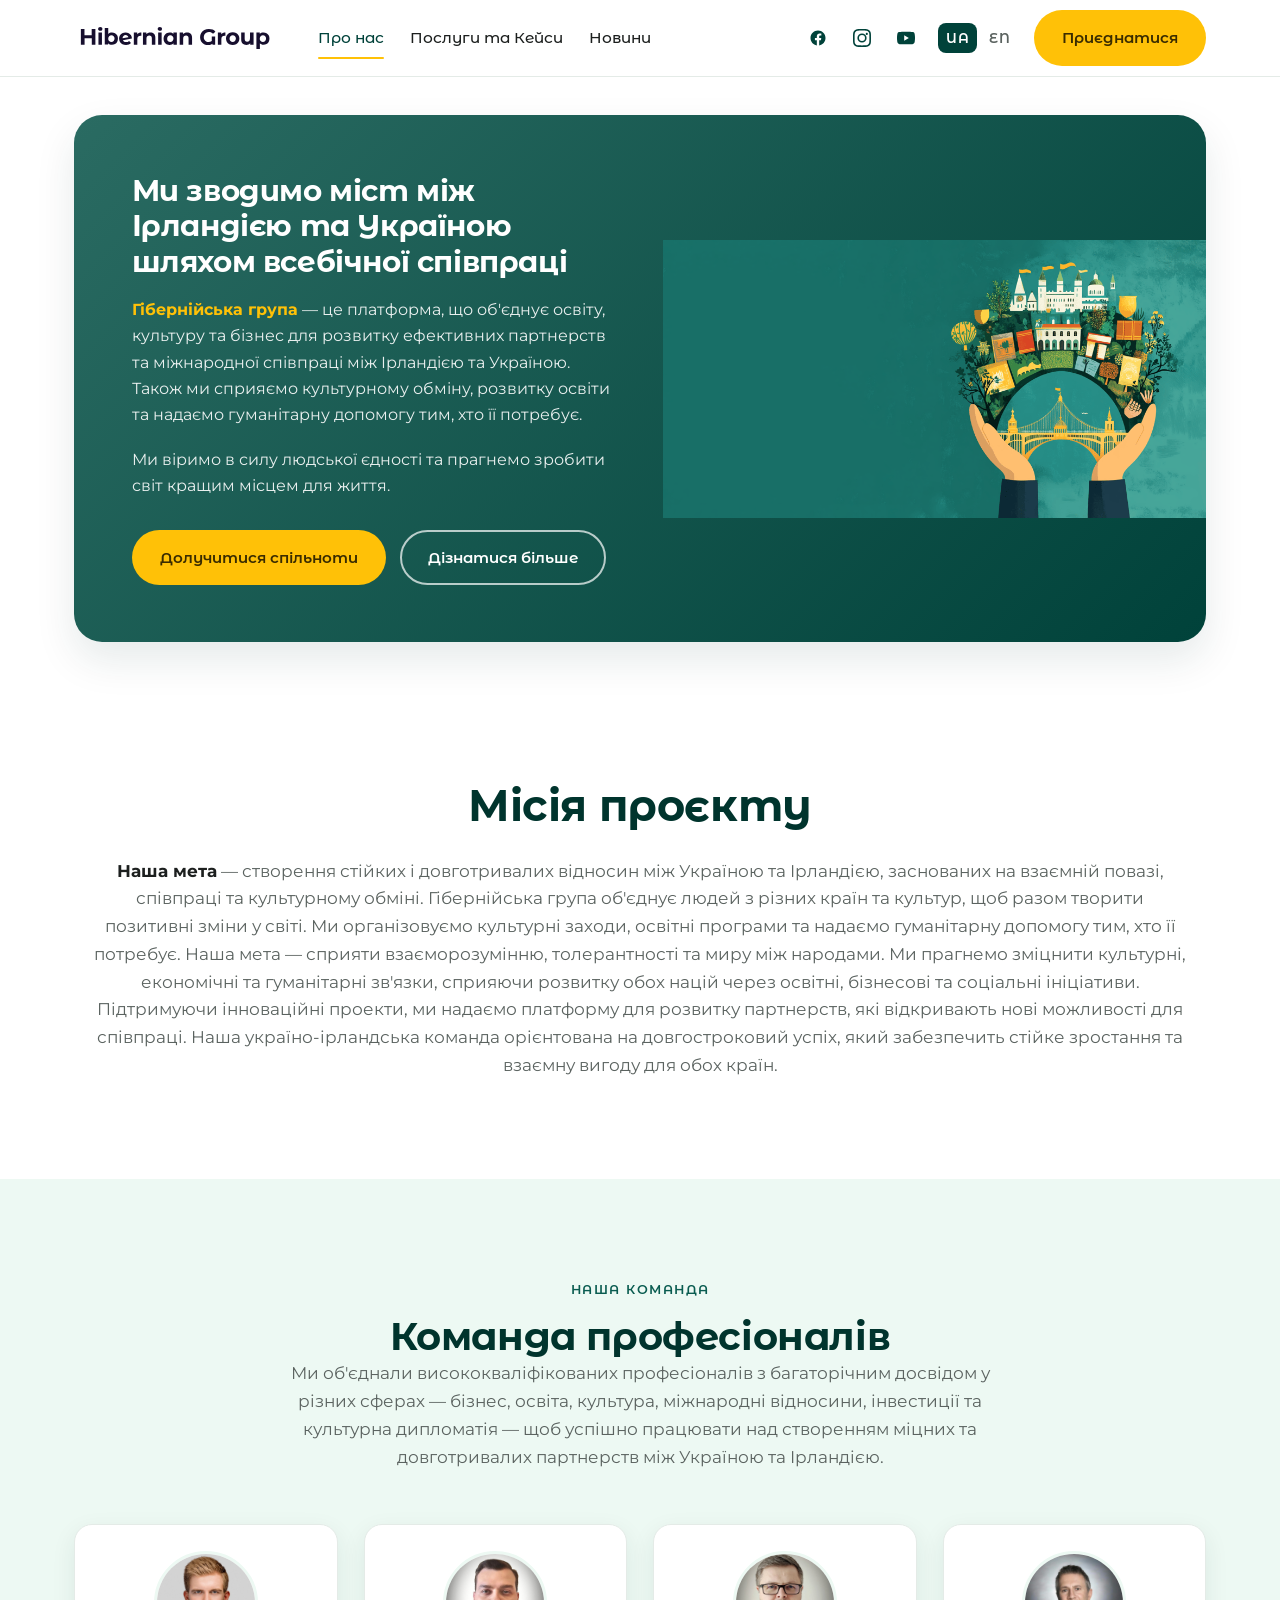
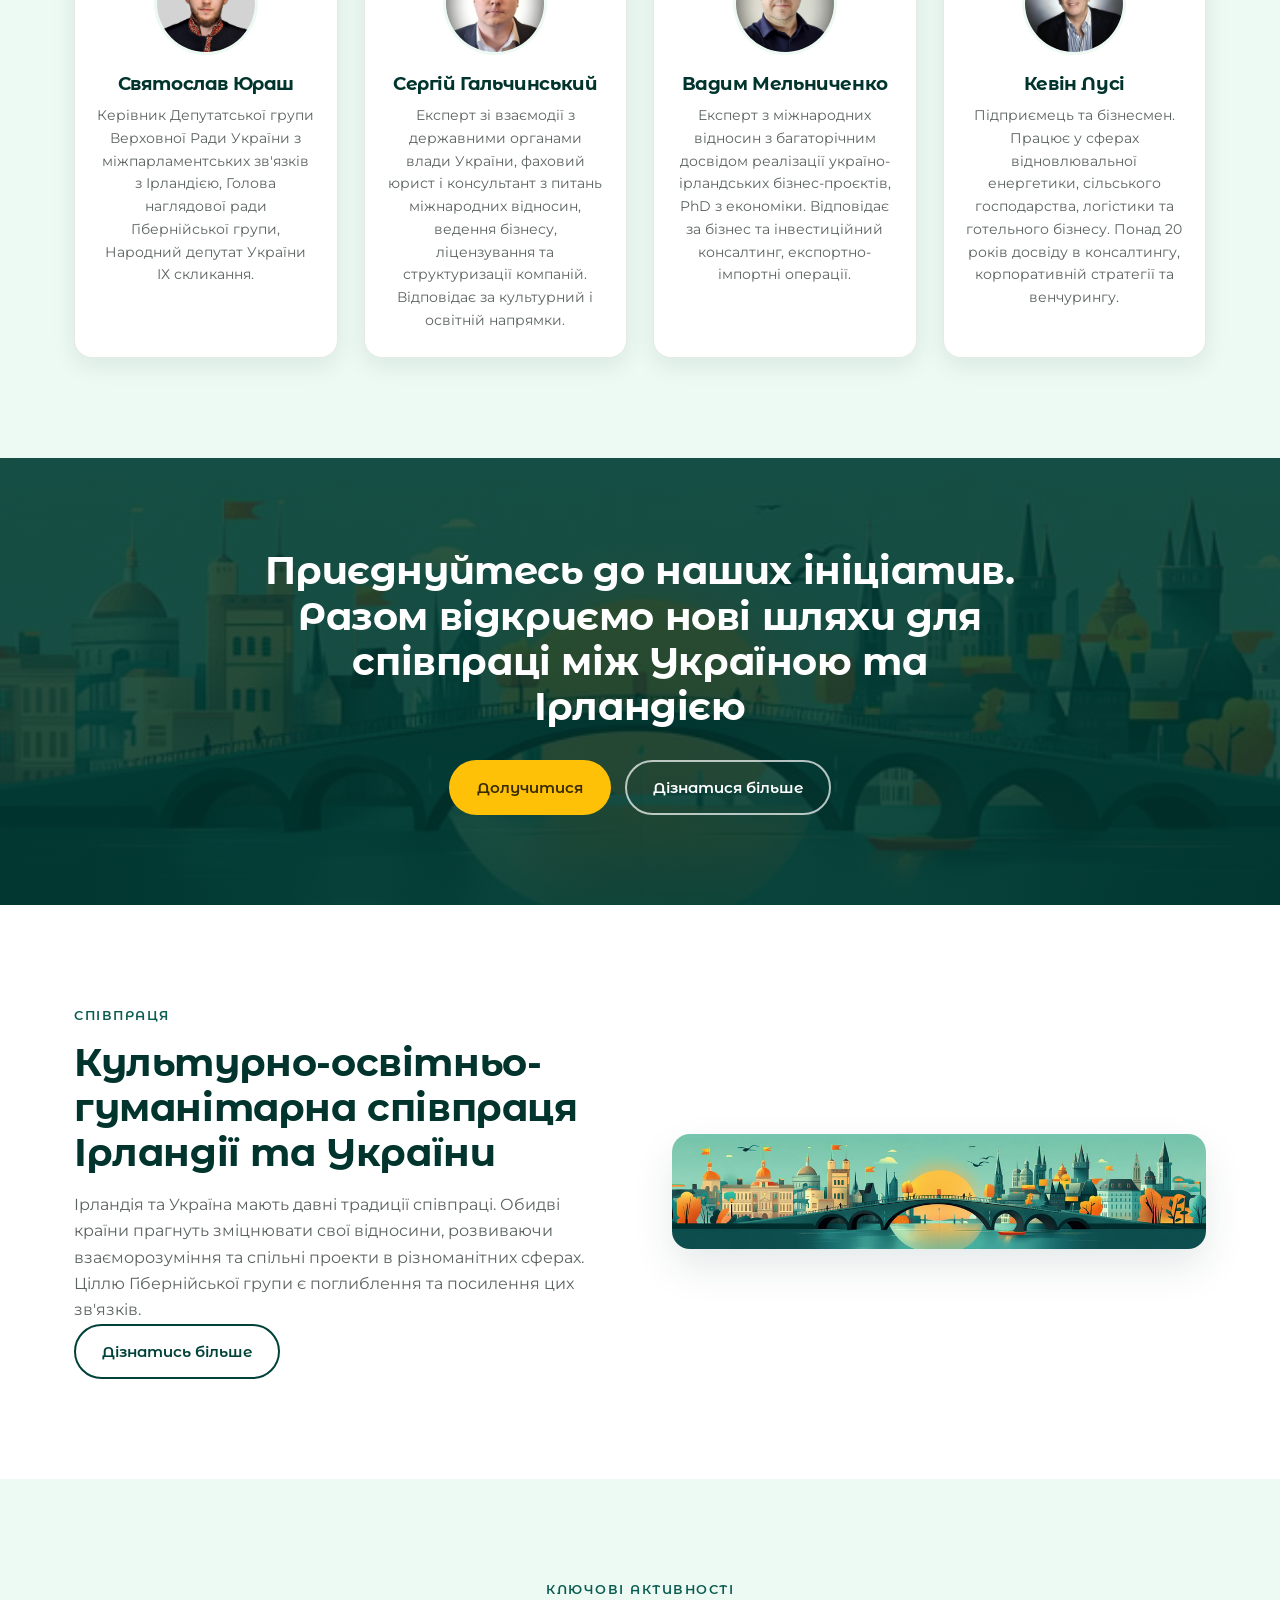
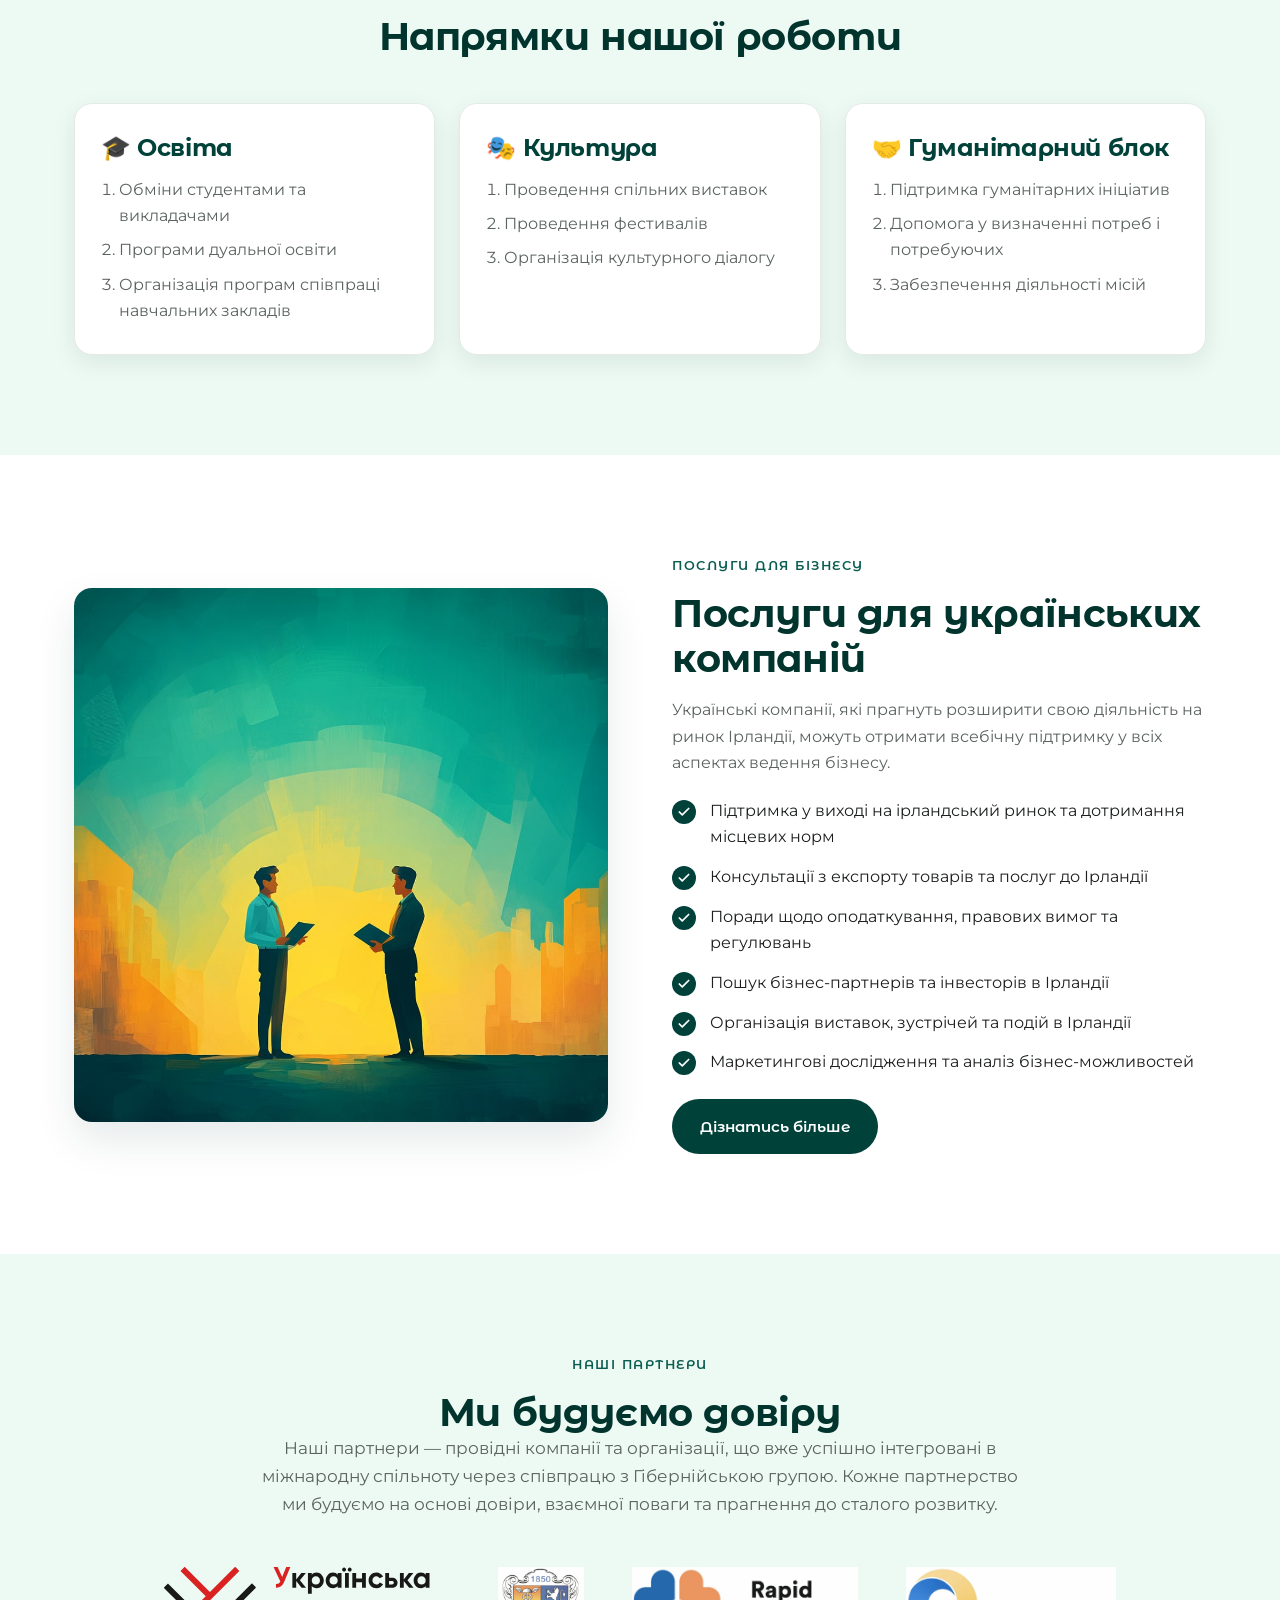
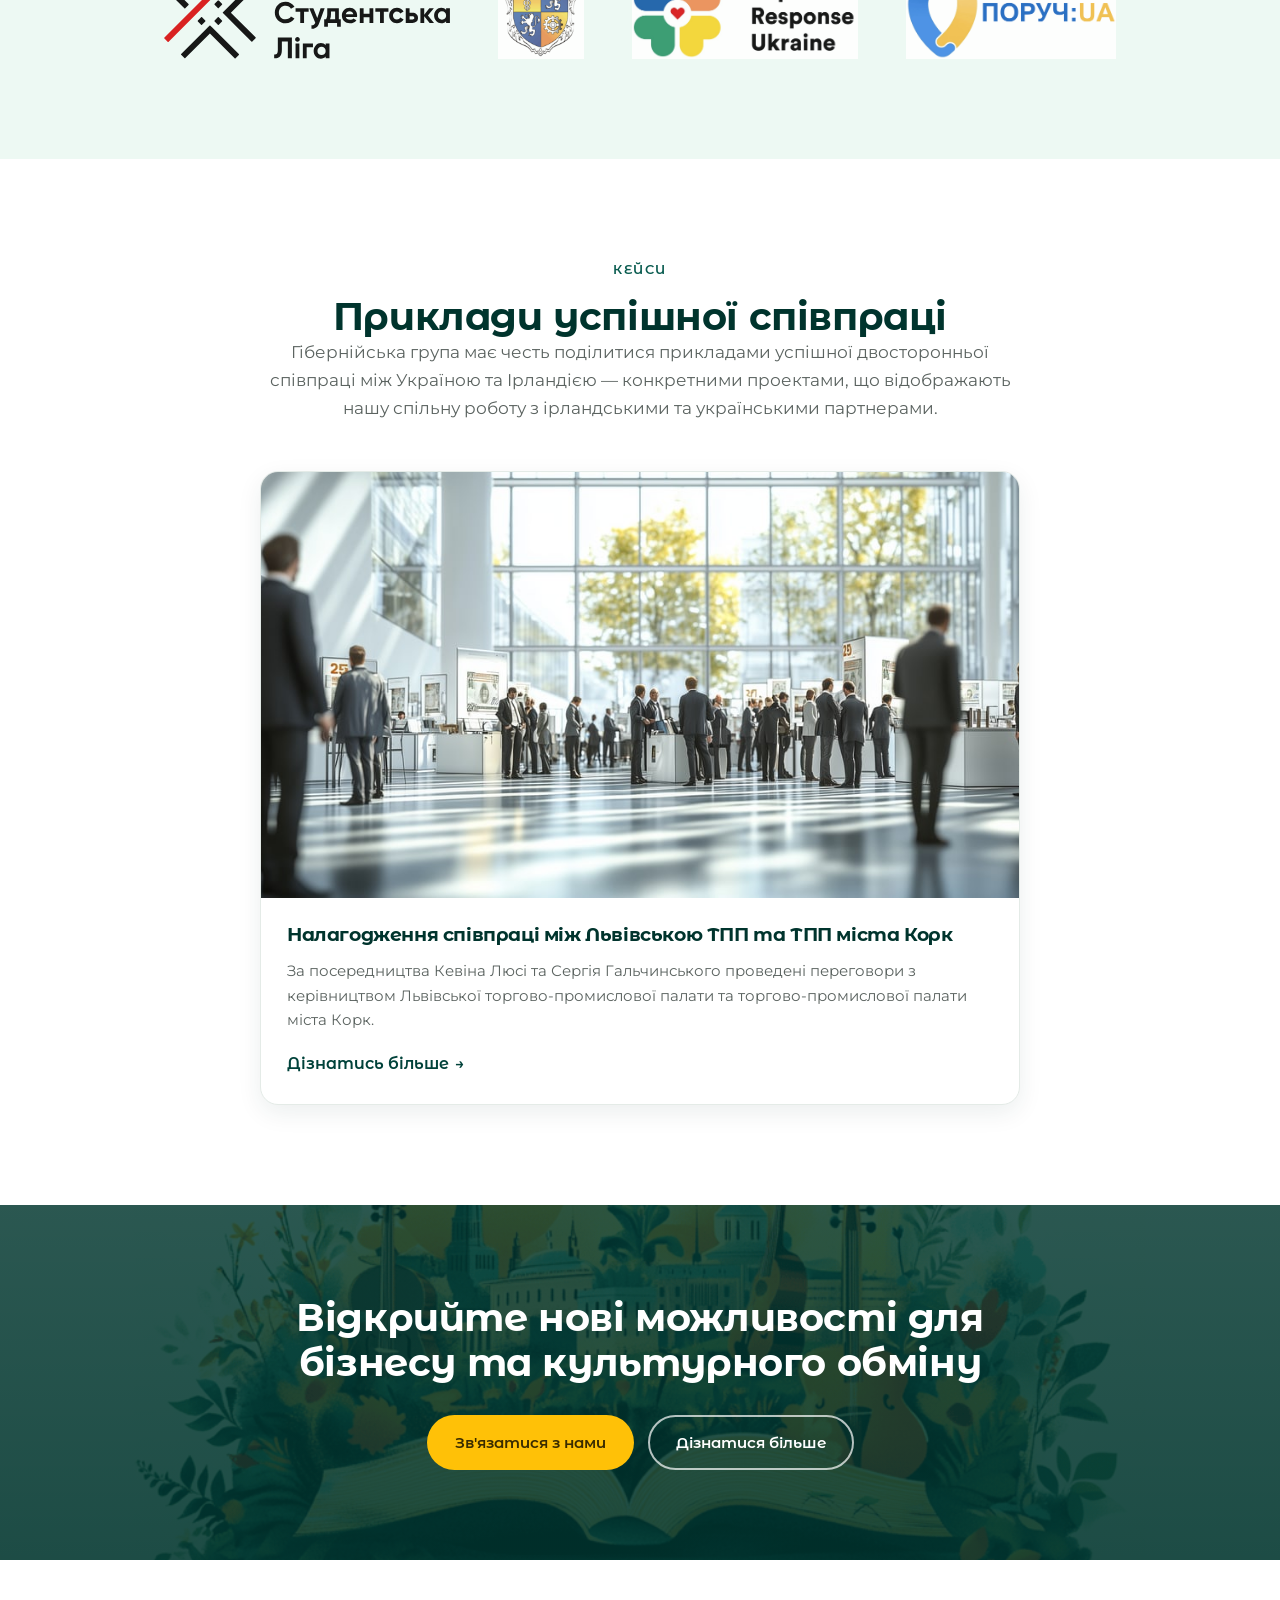
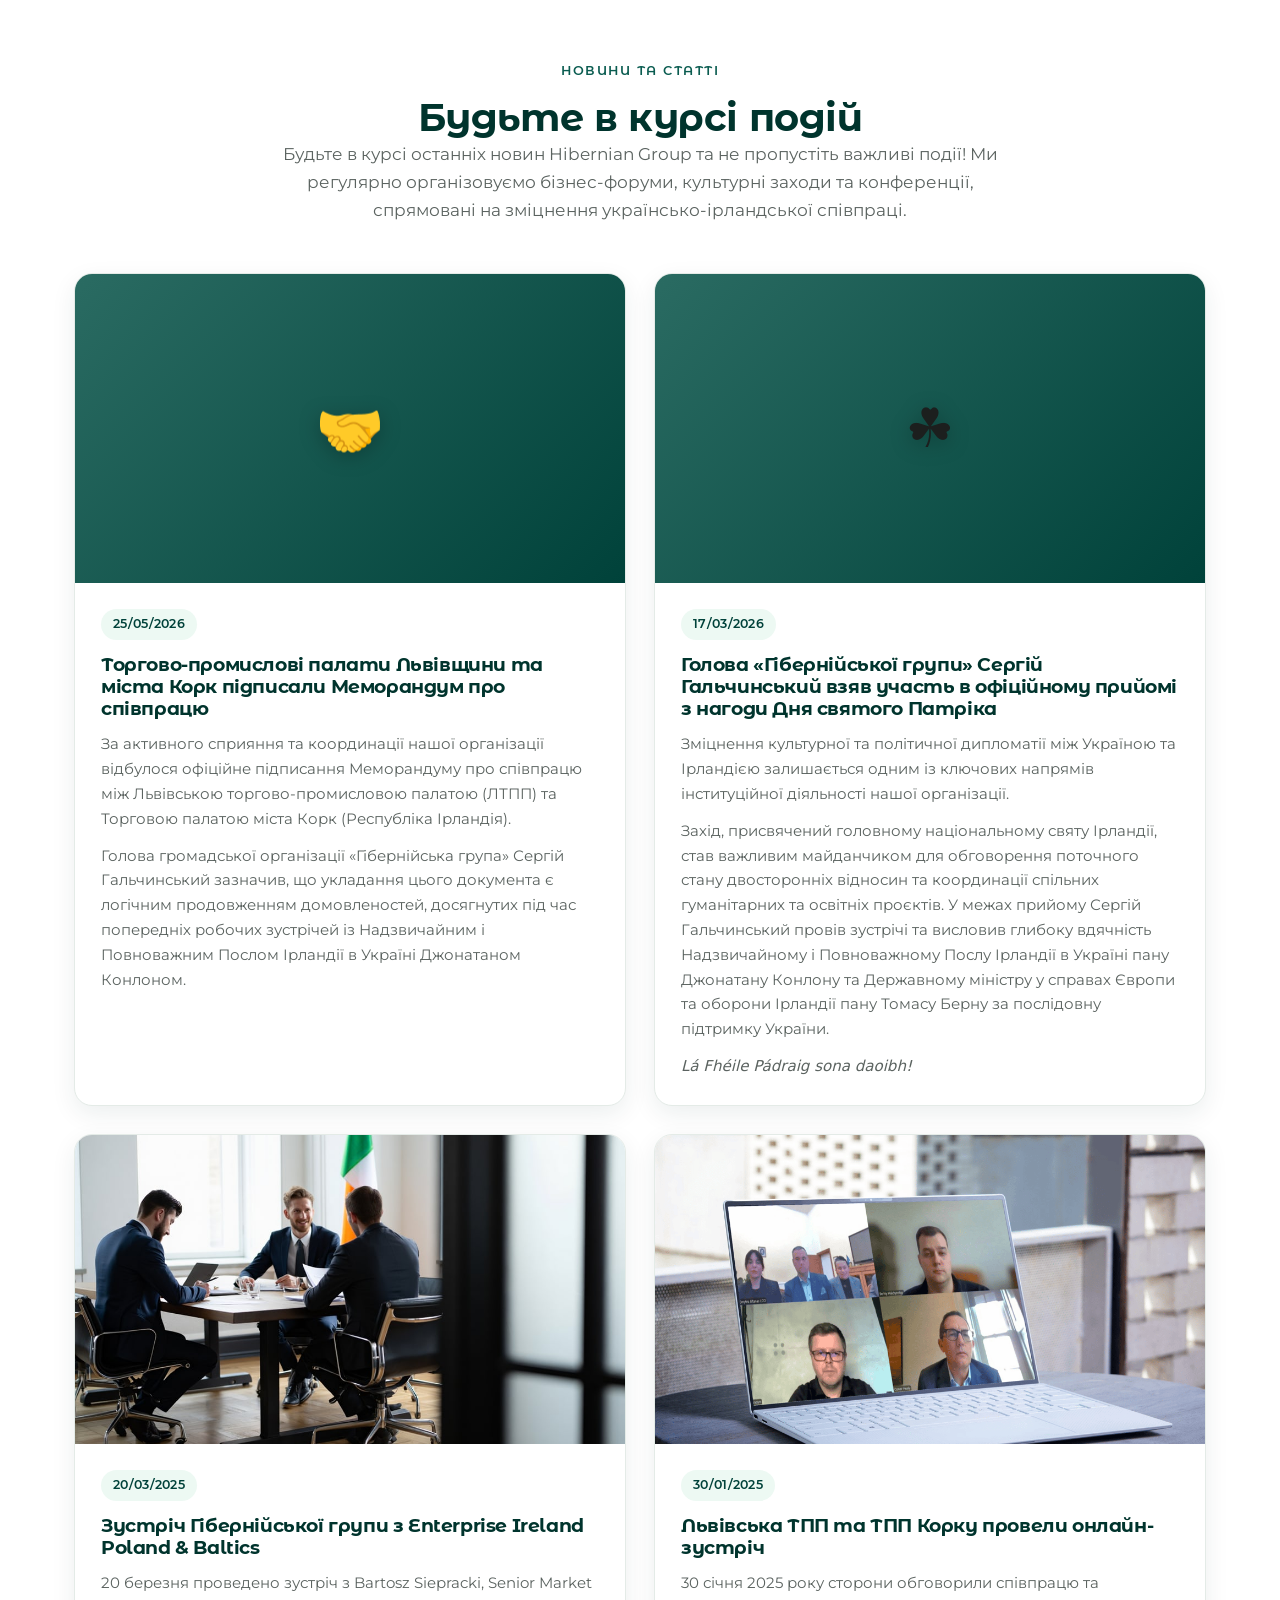
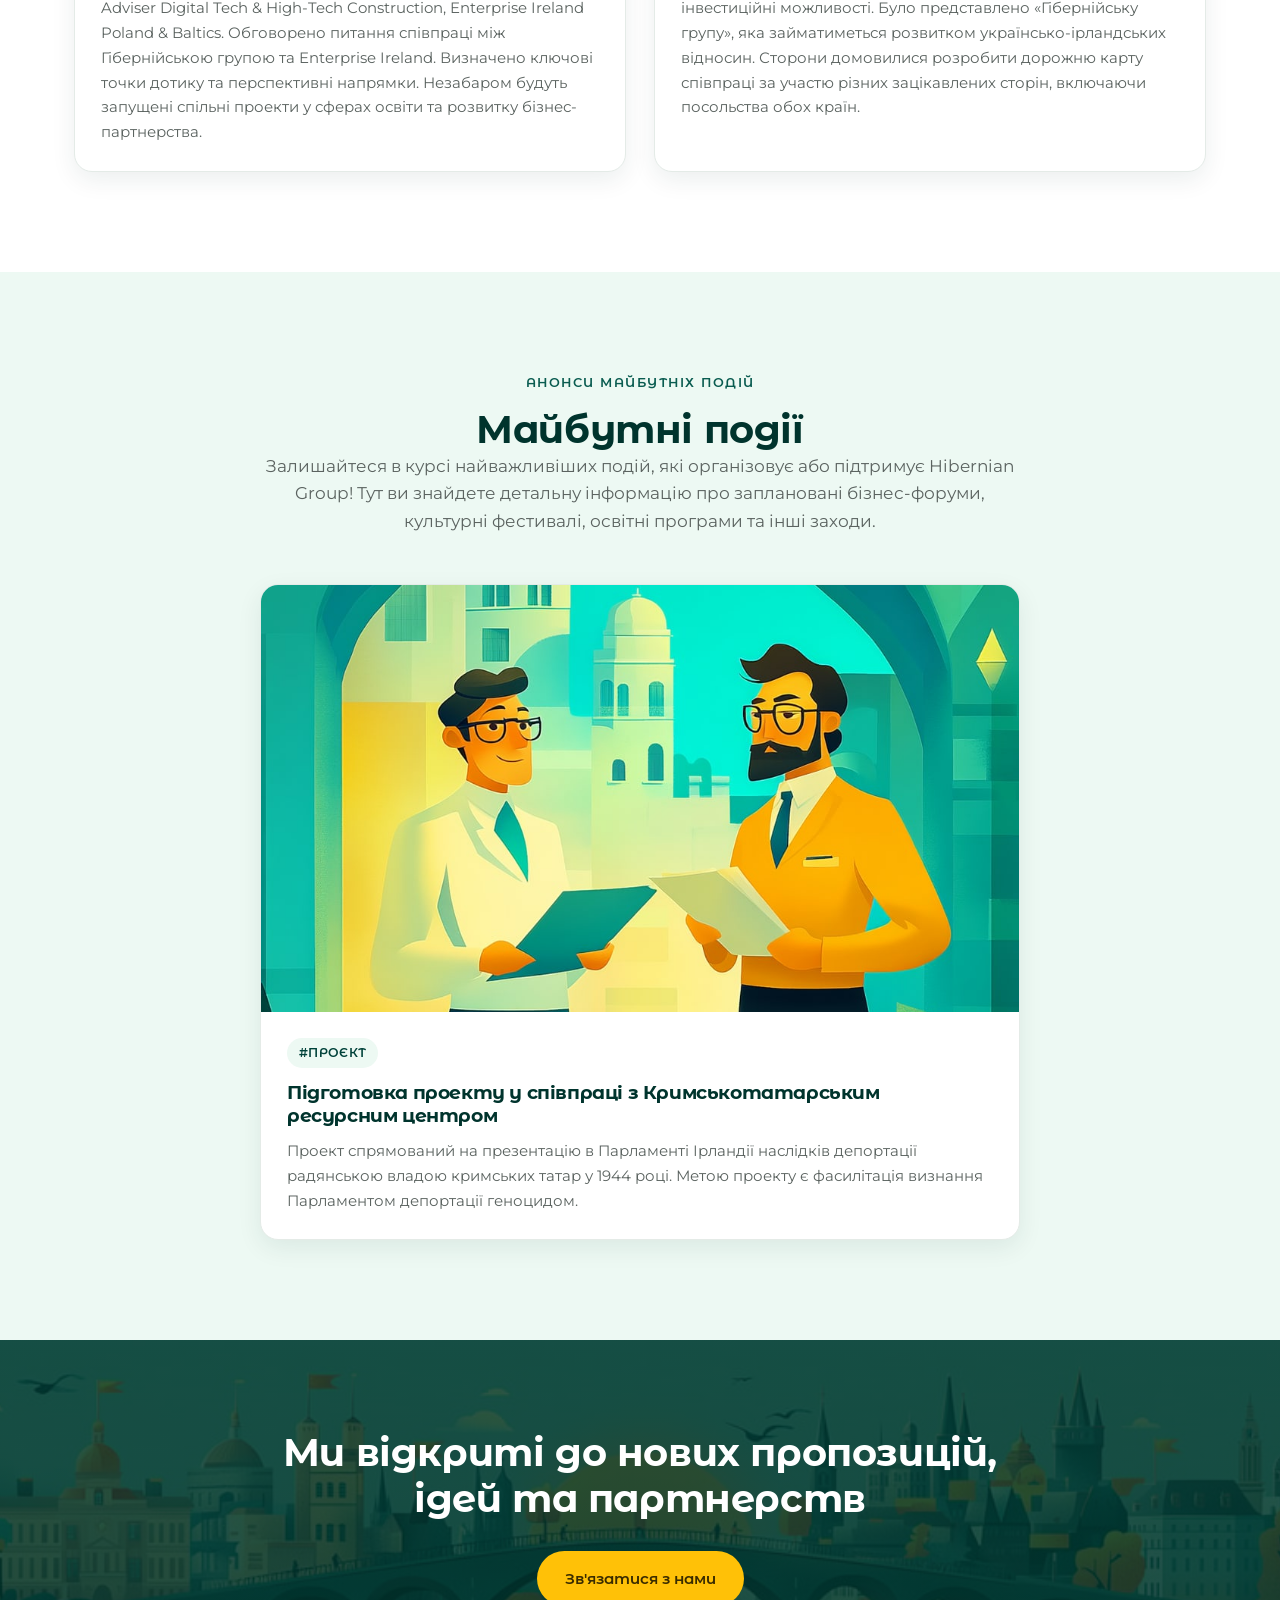
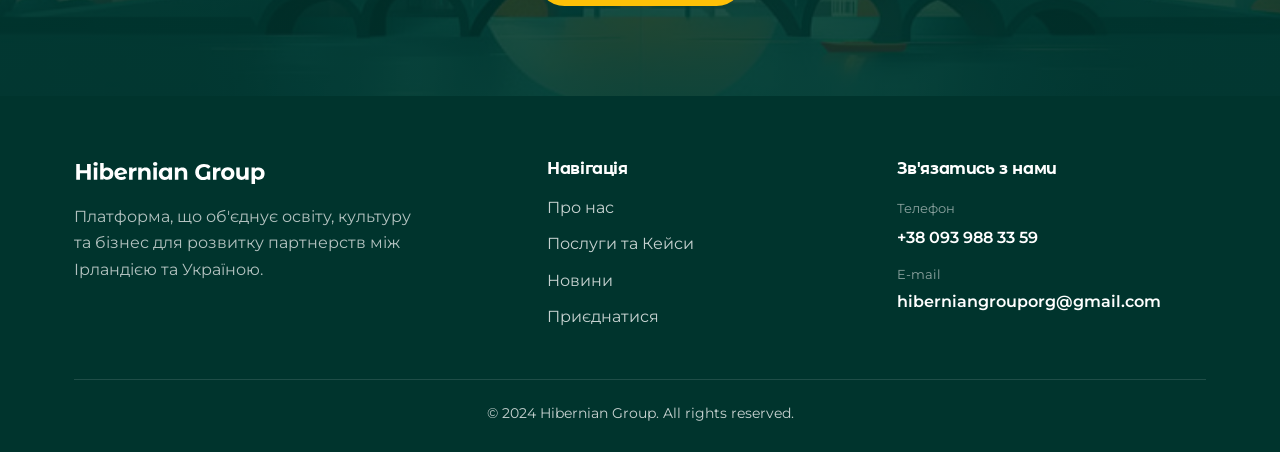
==== commit 01fa5484: "Add two news posts (St Patrick's reception, Lviv-Cork Memorandum) - New cards on About page news sec" ====
--- a/index.html
+++ b/index.html
@@ -233,6 +233,25 @@
     <p class="lead">Будьте в курсі останніх новин Hibernian Group та не пропустіть важливі події! Ми регулярно організовуємо бізнес-форуми, культурні заходи та конференції, спрямовані на зміцнення українсько-ірландської співпраці.</p>
     <div class="cards" style="text-align:left">
       <article class="card">
+        <div class="card-media placeholder"><span>🤝</span></div>
+        <div class="card-body">
+          <span class="badge">25/05/2026</span>
+          <h3><a href="#" target="_blank" rel="noopener">Торгово-промислові палати Львівщини та міста Корк підписали Меморандум про співпрацю</a></h3>
+          <p>За активного сприяння та координації нашої організації відбулося офіційне підписання Меморандуму про співпрацю між Львівською торгово-промисловою палатою (ЛТПП) та Торговою палатою міста Корк (Республіка Ірландія).</p>
+          <p>Голова громадської організації «Гібернійська група» Сергій Гальчинський зазначив, що укладання цього документа є логічним продовженням домовленостей, досягнутих під час попередніх робочих зустрічей із Надзвичайним і Повноважним Послом Ірландії в Україні Джонатаном Конлоном.</p>
+        </div>
+      </article>
+      <article class="card">
+        <div class="card-media placeholder"><span>☘️</span></div>
+        <div class="card-body">
+          <span class="badge">17/03/2026</span>
+          <h3><a href="https://www.facebook.com/share/p/1FtBpFpqxV/" target="_blank" rel="noopener">Голова «Гібернійської групи» Сергій Гальчинський взяв участь в офіційному прийомі з нагоди Дня святого Патріка</a></h3>
+          <p>Зміцнення культурної та політичної дипломатії між Україною та Ірландією залишається одним із ключових напрямів інституційної діяльності нашої організації.</p>
+          <p>Захід, присвячений головному національному святу Ірландії, став важливим майданчиком для обговорення поточного стану двосторонніх відносин та координації спільних гуманітарних та освітніх проєктів. У межах прийому Сергій Гальчинський провів зустрічі та висловив глибоку вдячність Надзвичайному і Повноважному Послу Ірландії в Україні пану Джонатану Конлону та Державному міністру у справах Європи та оборони Ірландії пану Томасу Берну за послідовну підтримку України.</p>
+          <p><em>Lá Fhéile Pádraig sona daoibh!</em></p>
+        </div>
+      </article>
+      <article class="card">
         <div class="card-media"><img src="img/news-enterprise.jpg" alt="Зустріч з Enterprise Ireland"></div>
         <div class="card-body">
           <span class="badge">20/03/2025</span>
--- a/css/style.css
+++ b/css/style.css
@@ -146,6 +146,8 @@
 .card:hover { transform: translateY(-6px); box-shadow: var(--shadow); }
 .card-media { aspect-ratio: 16/9; overflow: hidden; }
 .card-media img { width: 100%; height: 100%; object-fit: cover; }
+.card-media.placeholder { background: linear-gradient(135deg, var(--teal-600), var(--green-800)); display: grid; place-items: center; }
+.card-media.placeholder span { font-size: 3.4rem; filter: drop-shadow(0 4px 10px rgba(0,0,0,.25)); }
 .card-body { padding: 26px; flex: 1; display: flex; flex-direction: column; }
 .badge { align-self: flex-start; background: var(--green-50); color: var(--green-800); font-family: var(--font-head); font-weight: 600; font-size: .78rem; padding: 5px 12px; border-radius: 999px; margin-bottom: 14px; letter-spacing: .3px; }
 .card-body h3 { font-size: 1.18rem; }
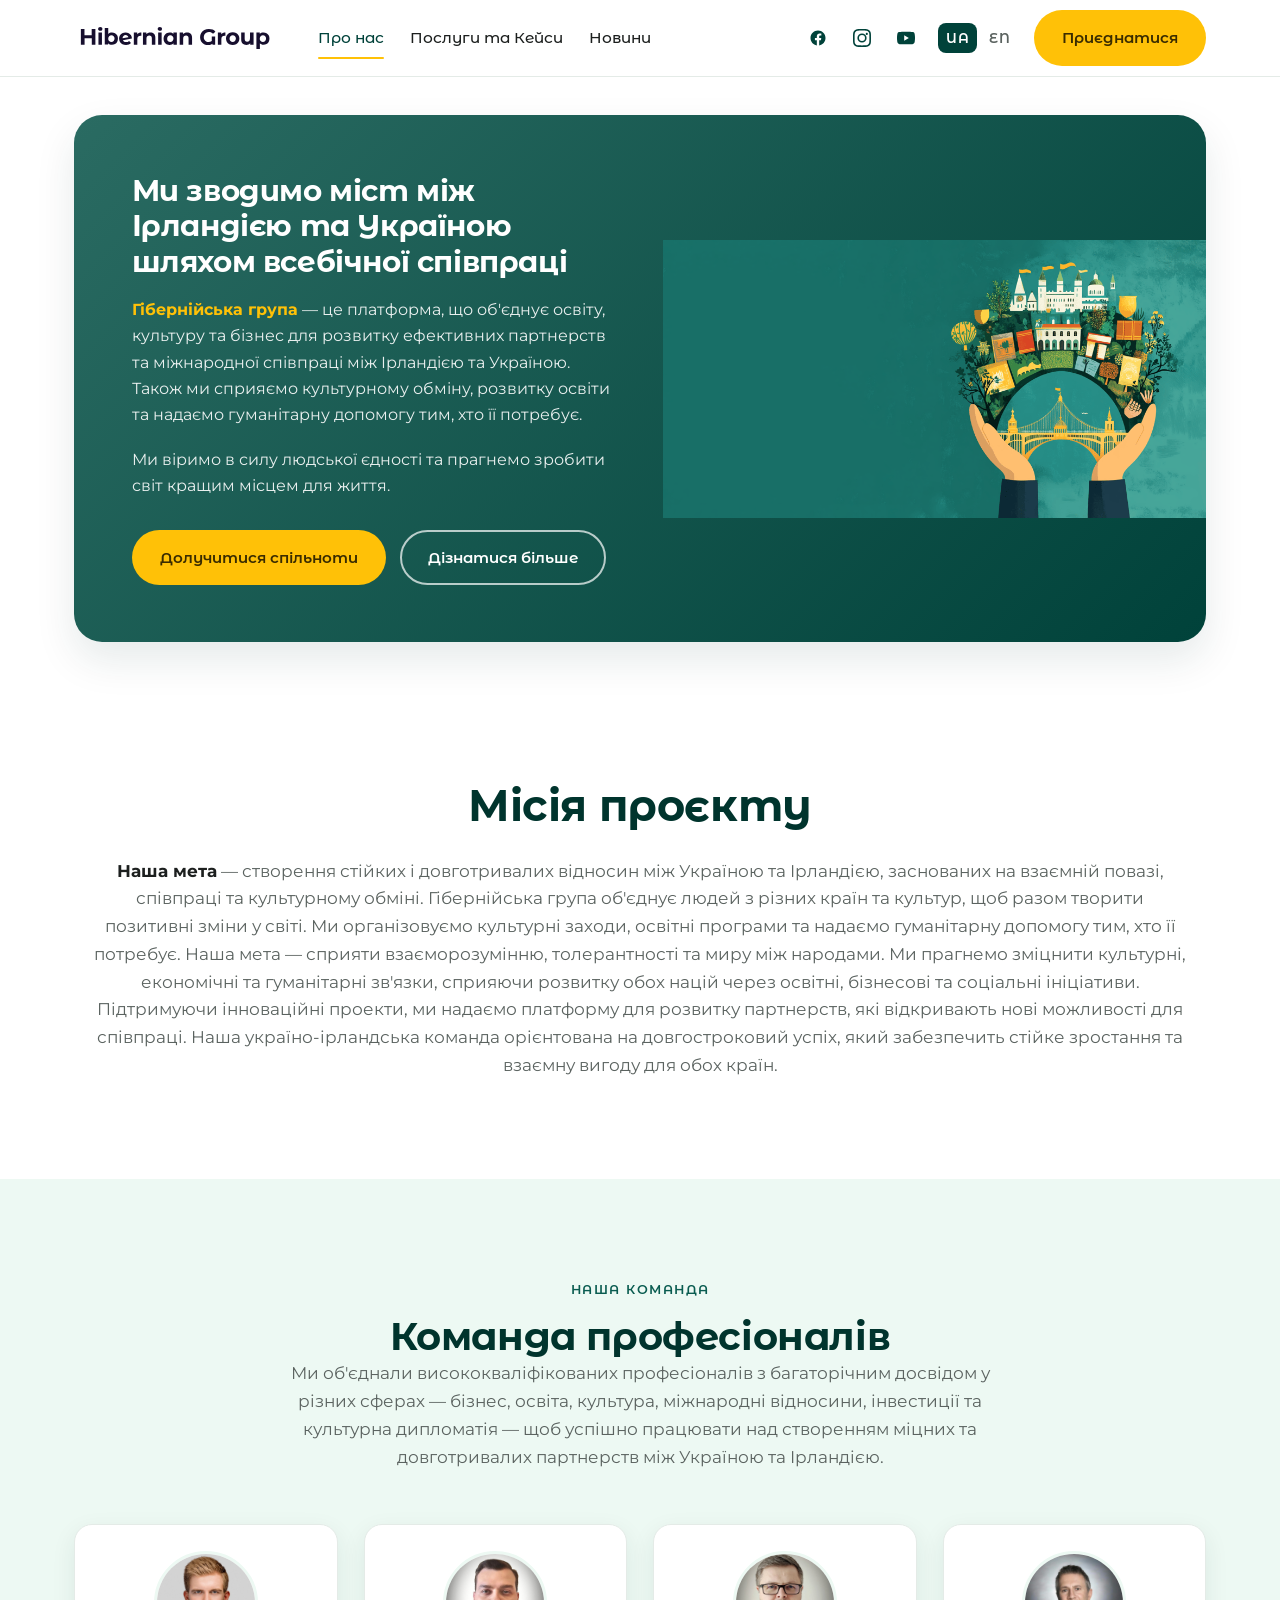
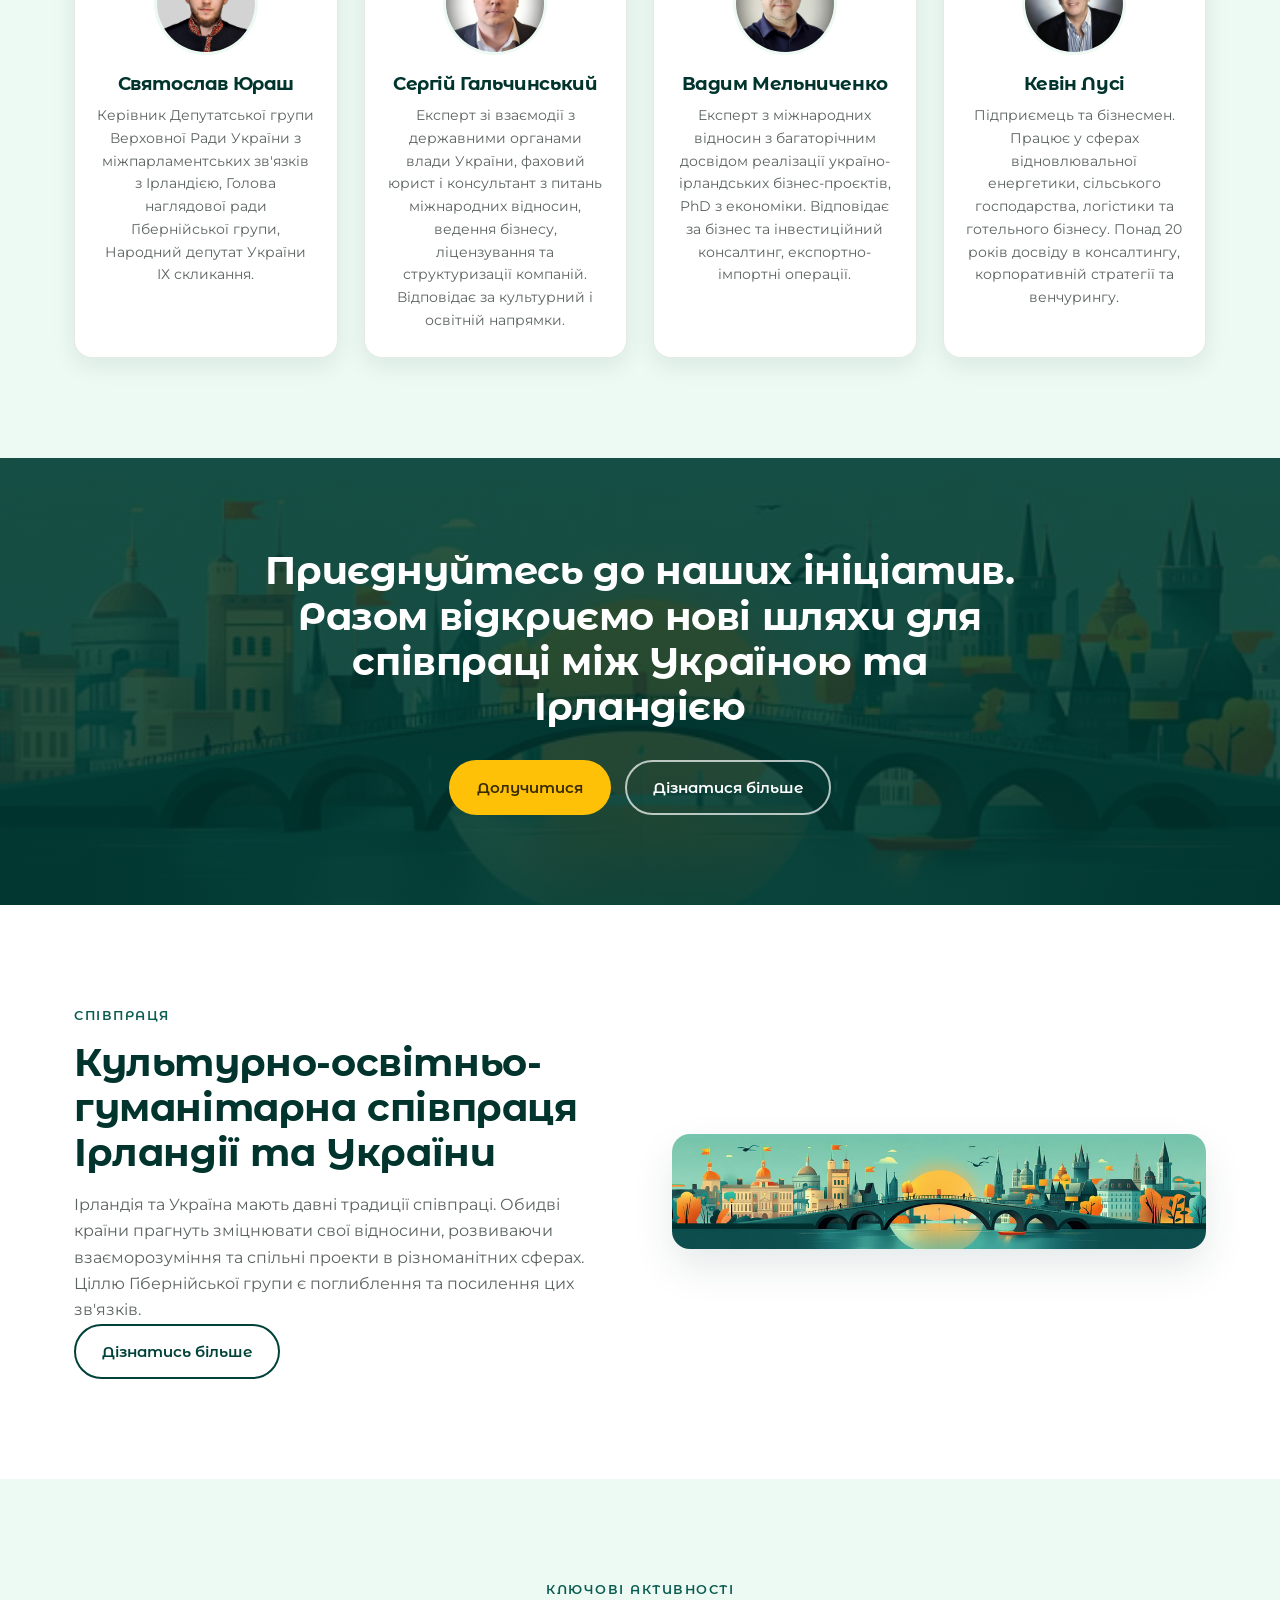
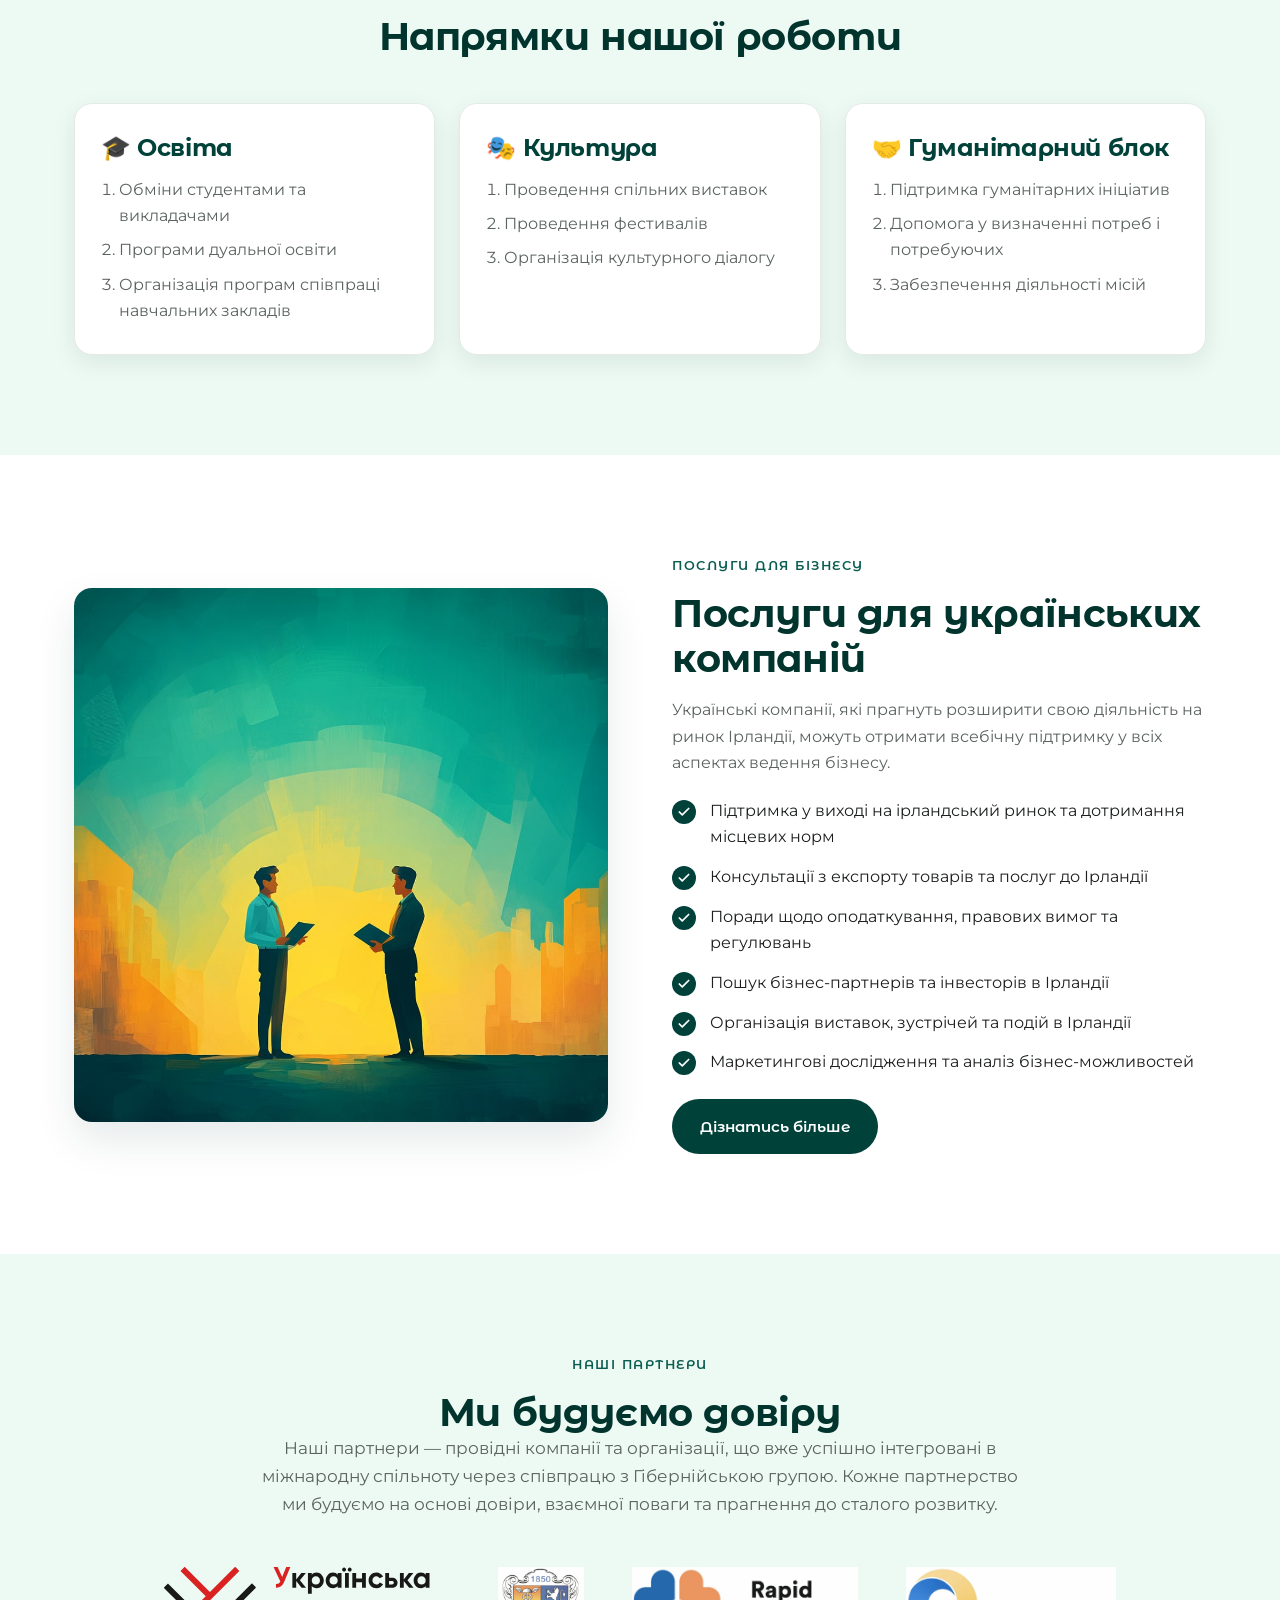
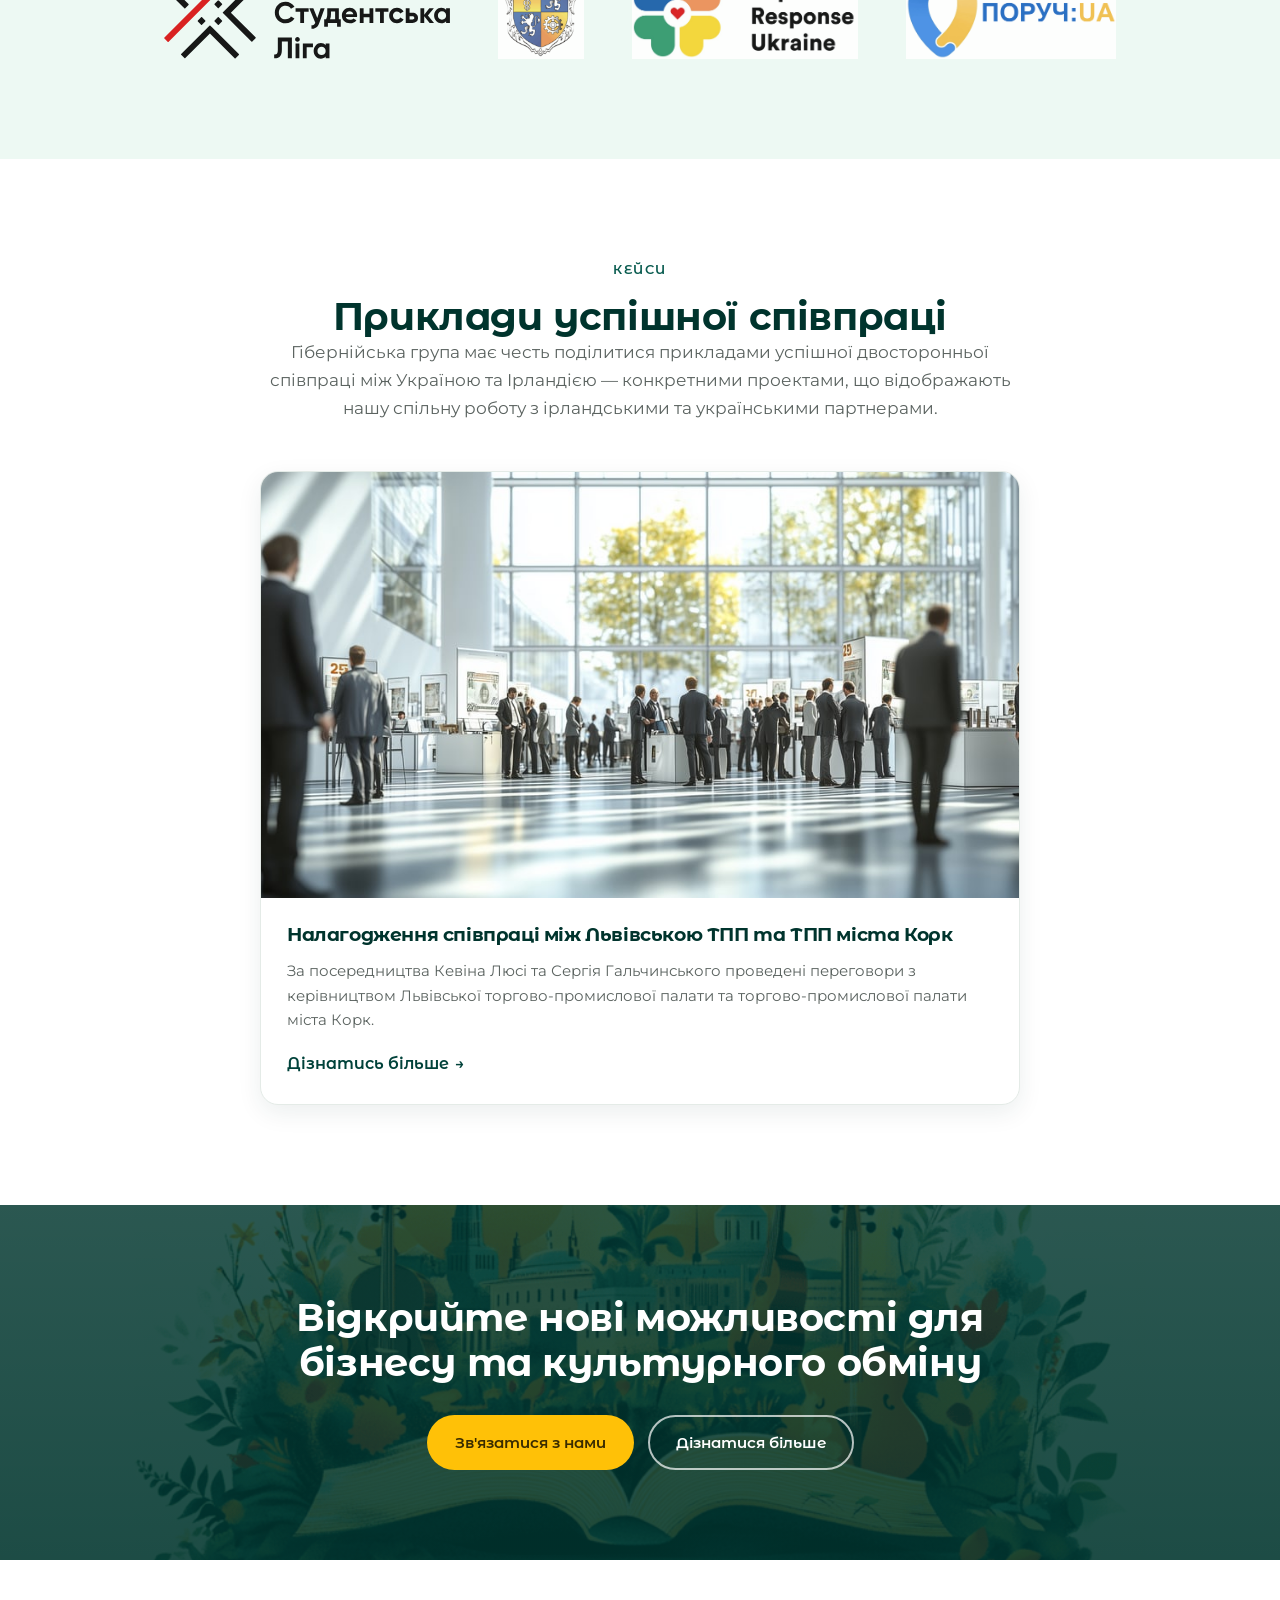
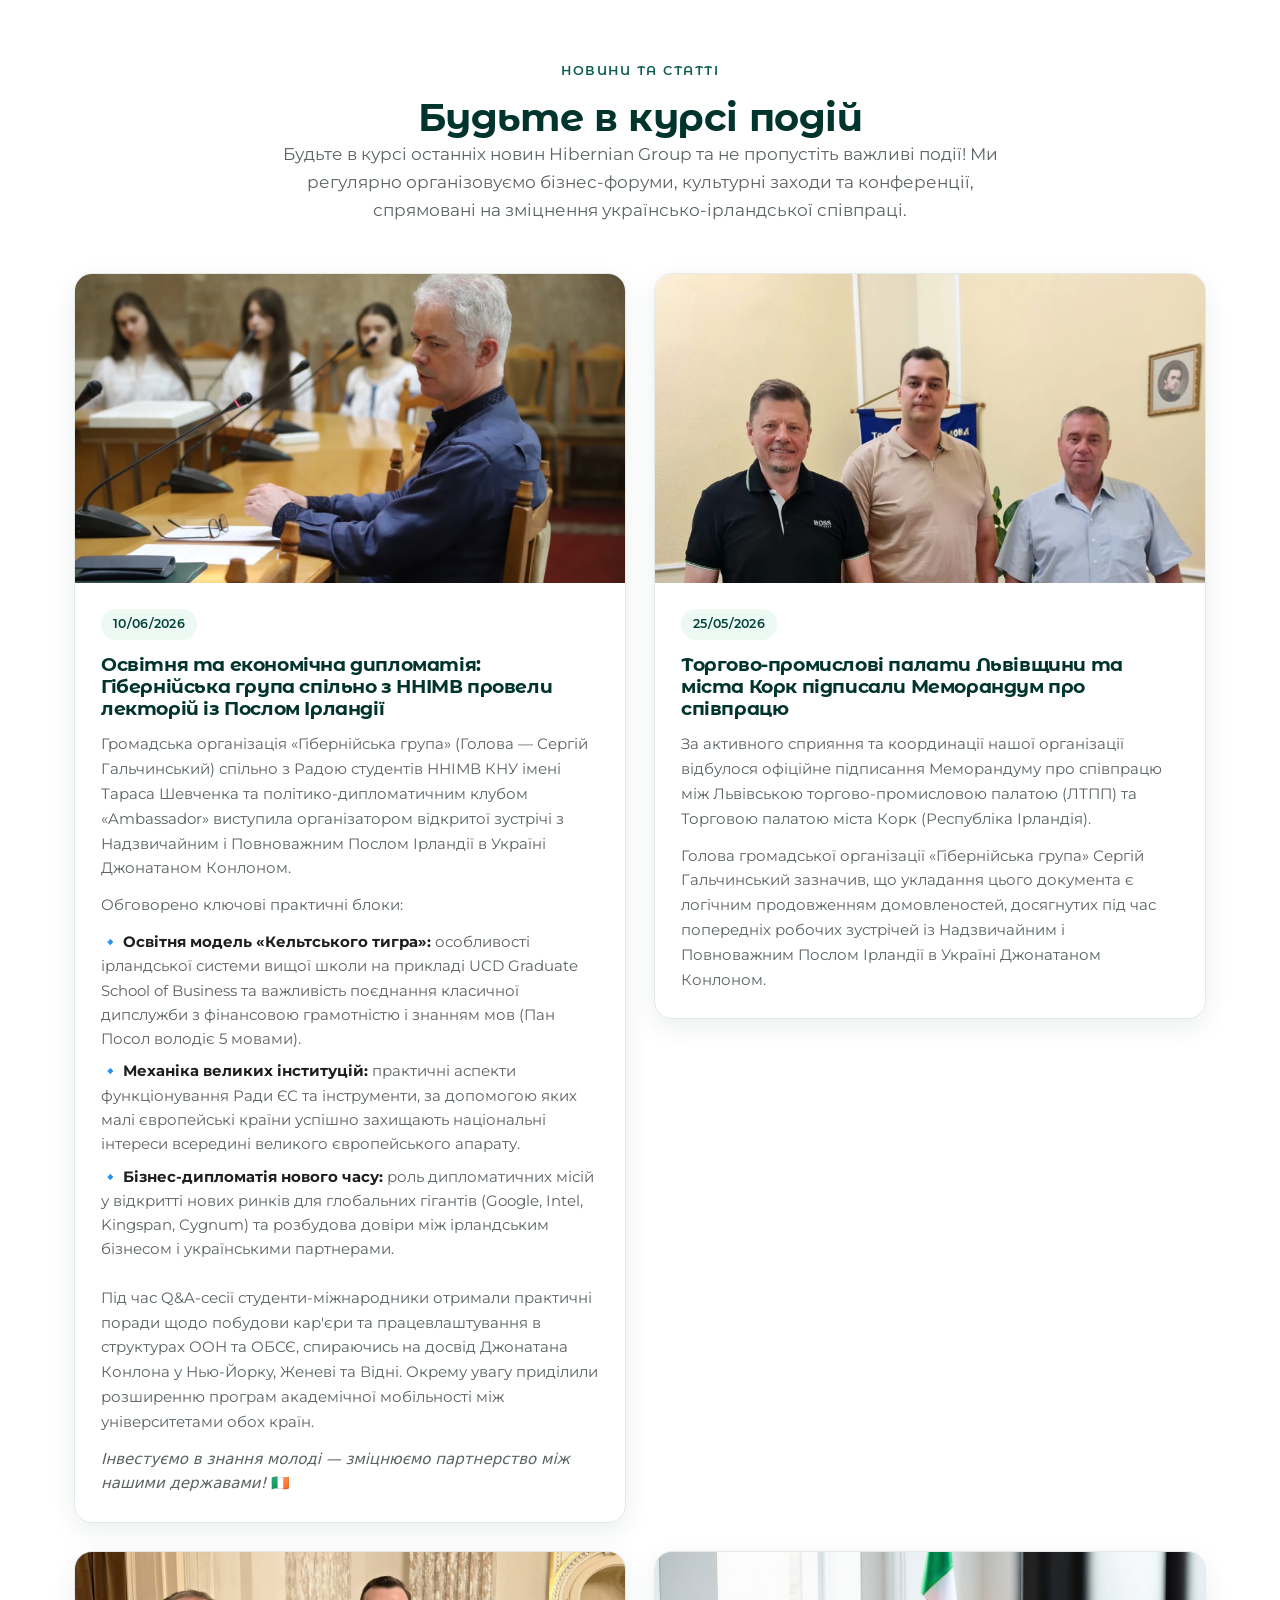
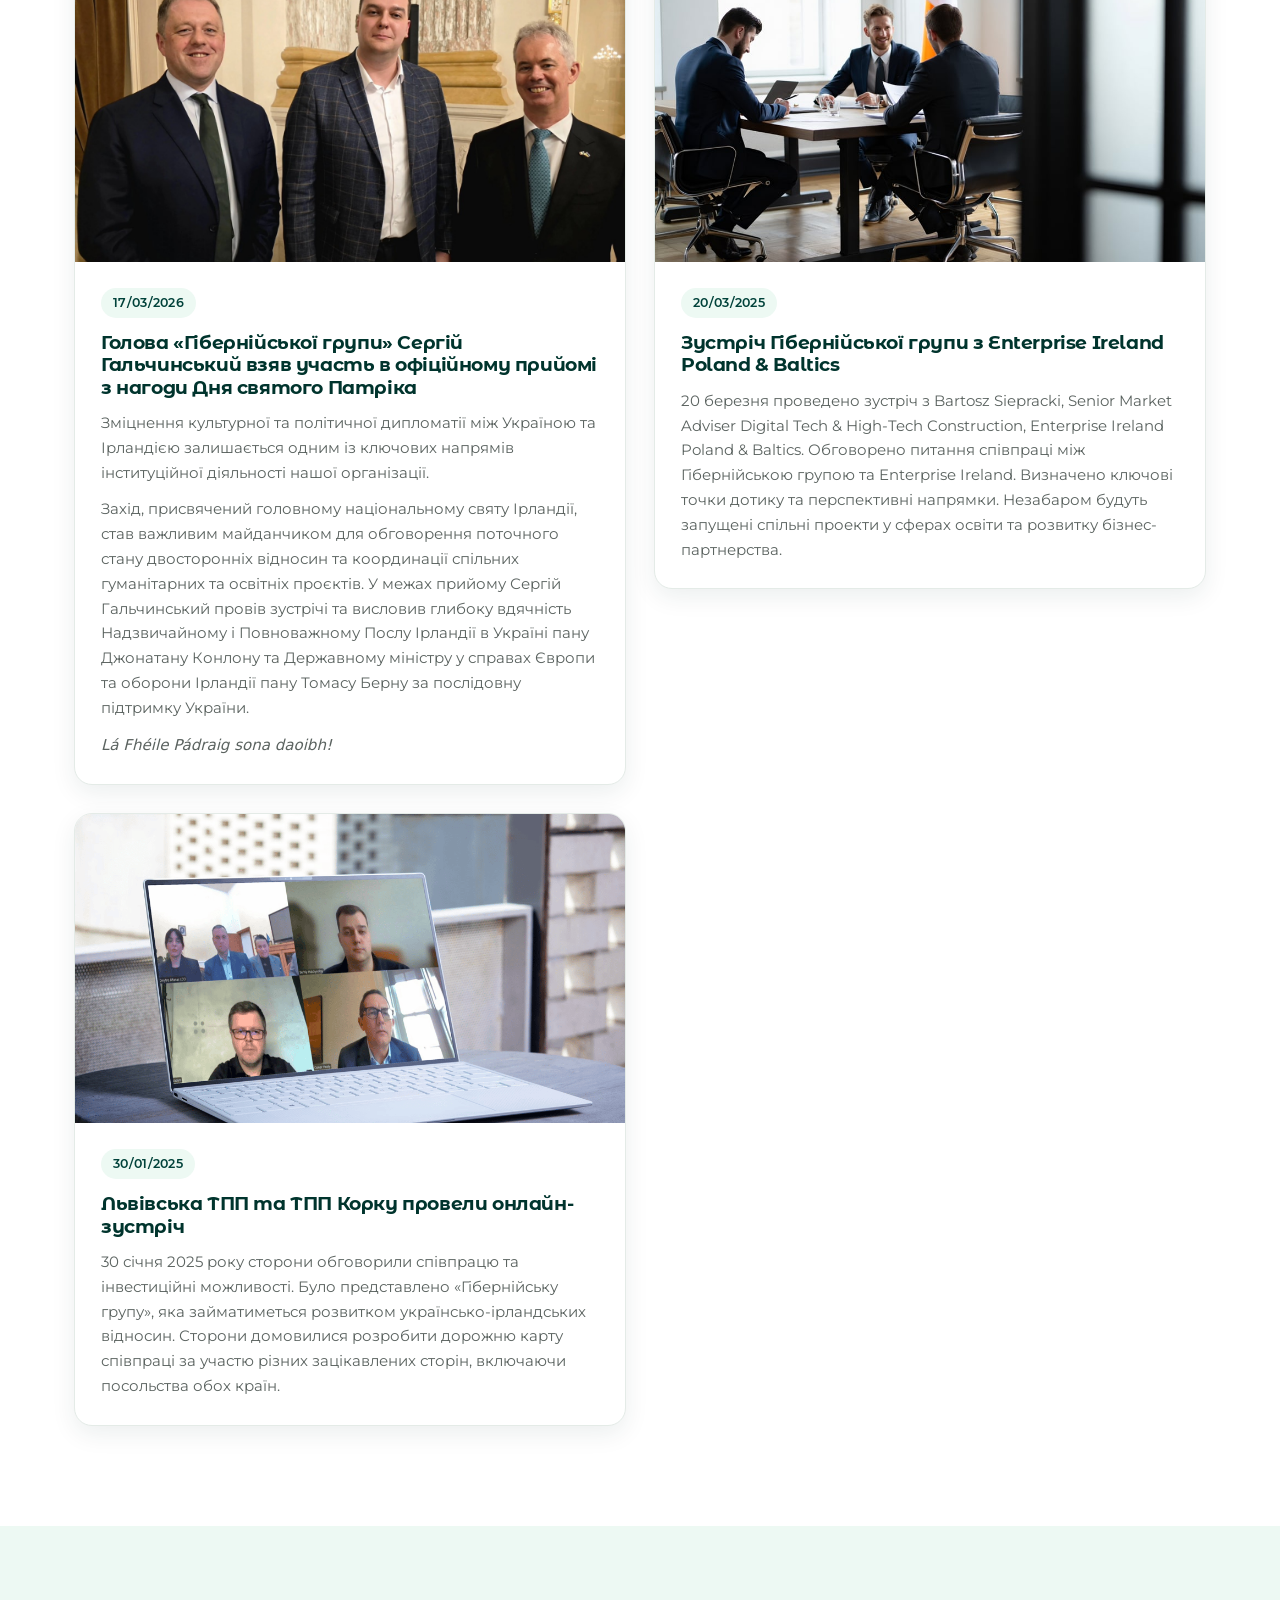
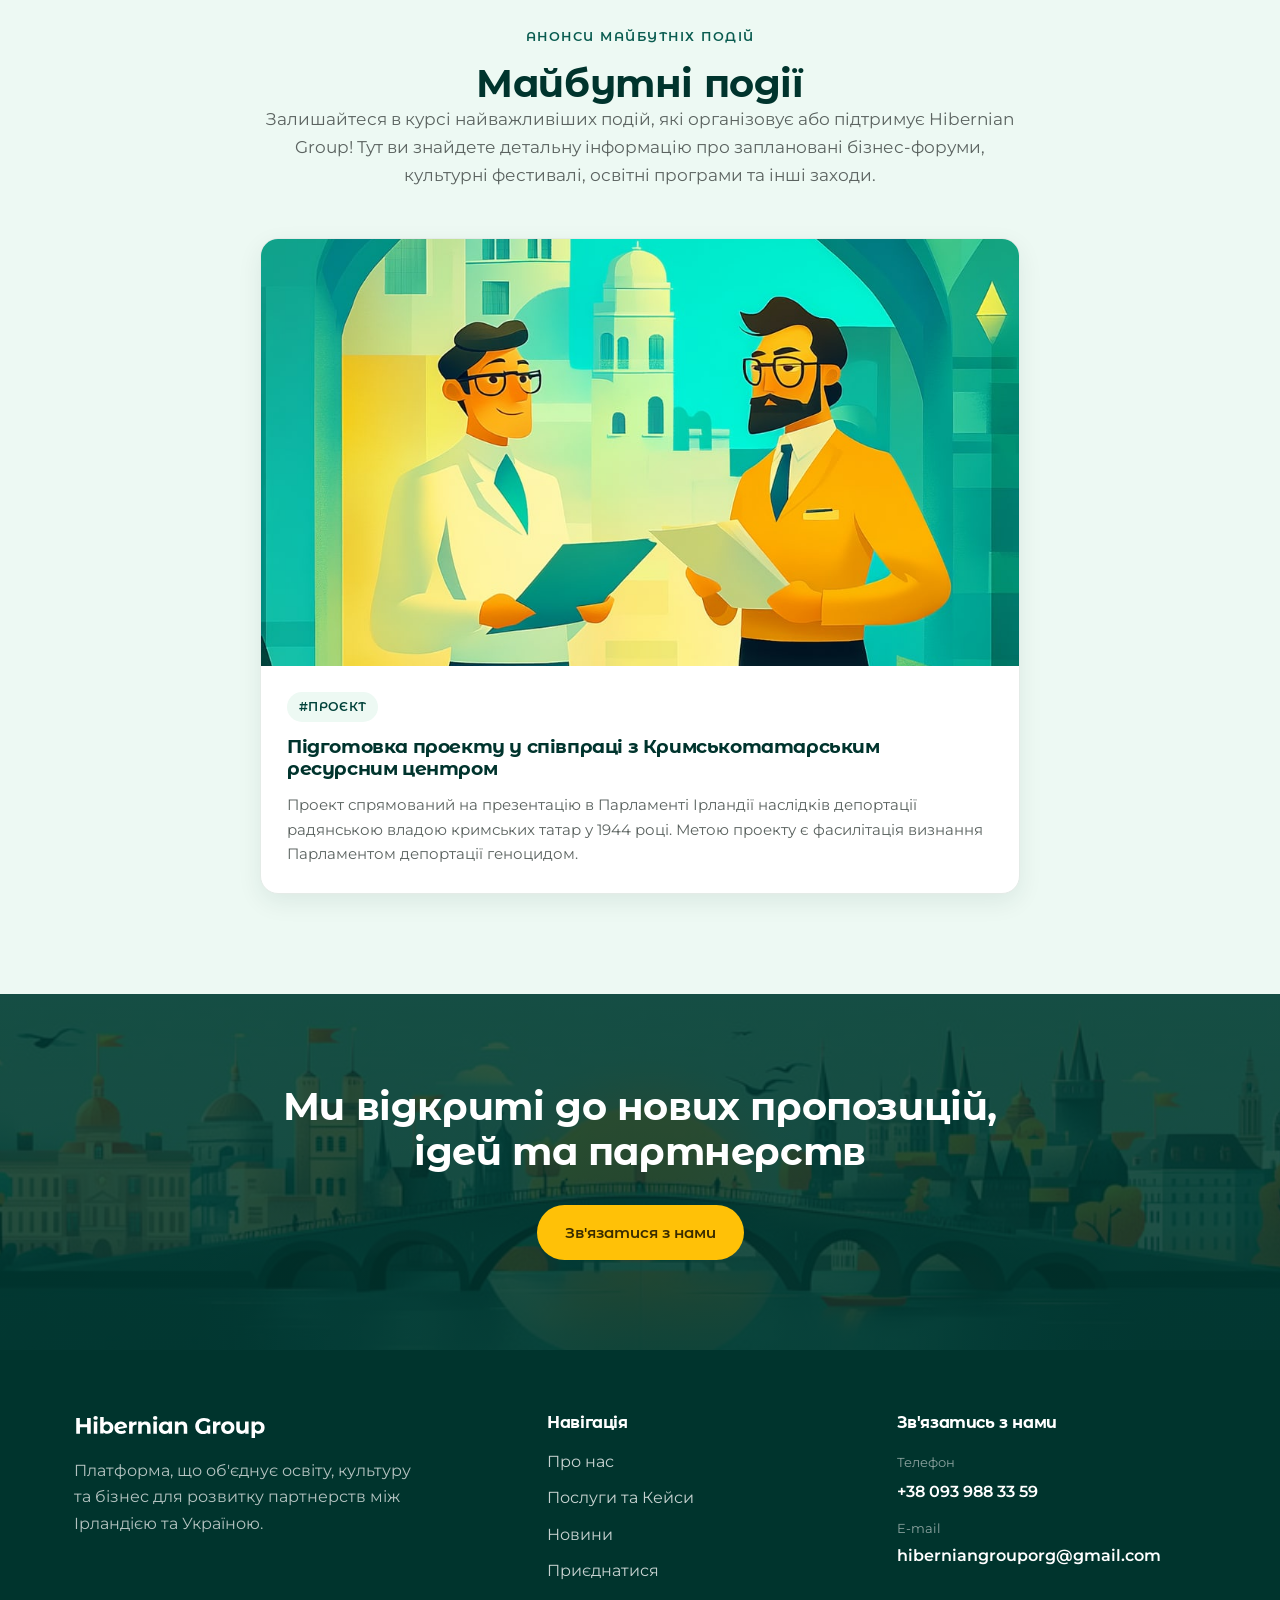
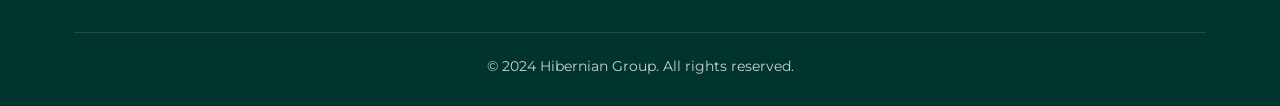
==== commit 41cd86ca: "Add real photos for all 3 news posts + post #3 (educational diplomacy) - Post #1 St Patrick's: photo" ====
--- a/index.html
+++ b/index.html
@@ -233,7 +233,23 @@
     <p class="lead">Будьте в курсі останніх новин Hibernian Group та не пропустіть важливі події! Ми регулярно організовуємо бізнес-форуми, культурні заходи та конференції, спрямовані на зміцнення українсько-ірландської співпраці.</p>
     <div class="cards" style="text-align:left">
       <article class="card">
-        <div class="card-media placeholder"><span>🤝</span></div>
+        <div class="card-media"><img src="img/news-conlon-edu.jpg" alt="Лекторій із Послом Ірландії Джонатаном Конлоном"></div>
+        <div class="card-body">
+          <span class="badge">10/06/2026</span>
+          <h3><a href="https://www.facebook.com/share/p/17gsPnvqEi/" target="_blank" rel="noopener">Освітня та економічна дипломатія: Гібернійська група спільно з ННІМВ провели лекторій із Послом Ірландії</a></h3>
+          <p>Громадська організація «Гібернійська група» (Голова — Сергій Гальчинський) спільно з Радою студентів ННІМВ КНУ імені Тараса Шевченка та політико-дипломатичним клубом «Ambassador» виступила організатором відкритої зустрічі з Надзвичайним і Повноважним Послом Ірландії в Україні Джонатаном Конлоном.</p>
+          <p>Обговорено ключові практичні блоки:</p>
+          <ul class="post-list">
+            <li>🔹 <strong>Освітня модель «Кельтського тигра»:</strong> особливості ірландської системи вищої школи на прикладі UCD Graduate School of Business та важливість поєднання класичної дипслужби з фінансовою грамотністю і знанням мов (Пан Посол володіє 5 мовами).</li>
+            <li>🔹 <strong>Механіка великих інституцій:</strong> практичні аспекти функціонування Ради ЄС та інструменти, за допомогою яких малі європейські країни успішно захищають національні інтереси всередині великого європейського апарату.</li>
+            <li>🔹 <strong>Бізнес-дипломатія нового часу:</strong> роль дипломатичних місій у відкритті нових ринків для глобальних гігантів (Google, Intel, Kingspan, Cygnum) та розбудова довіри між ірландським бізнесом і українськими партнерами.</li>
+          </ul>
+          <p>Під час Q&amp;A-сесії студенти-міжнародники отримали практичні поради щодо побудови кар'єри та працевлаштування в структурах ООН та ОБСЄ, спираючись на досвід Джонатана Конлона у Нью-Йорку, Женеві та Відні. Окрему увагу приділили розширенню програм академічної мобільності між університетами обох країн.</p>
+          <p><em>Інвестуємо в знання молоді — зміцнюємо партнерство між нашими державами!</em> 🇮🇪</p>
+        </div>
+      </article>
+      <article class="card">
+        <div class="card-media"><img src="img/news-memorandum.jpg" alt="Підписання Меморандуму між ЛТПП та ТПП Корку" style="object-position:center 25%"></div>
         <div class="card-body">
           <span class="badge">25/05/2026</span>
           <h3><a href="#" target="_blank" rel="noopener">Торгово-промислові палати Львівщини та міста Корк підписали Меморандум про співпрацю</a></h3>
@@ -242,7 +258,7 @@
         </div>
       </article>
       <article class="card">
-        <div class="card-media placeholder"><span>☘️</span></div>
+        <div class="card-media"><img src="img/news-stpatrick.jpg" alt="Прийом з нагоди Дня святого Патріка"></div>
         <div class="card-body">
           <span class="badge">17/03/2026</span>
           <h3><a href="https://www.facebook.com/share/p/1FtBpFpqxV/" target="_blank" rel="noopener">Голова «Гібернійської групи» Сергій Гальчинський взяв участь в офіційному прийомі з нагоди Дня святого Патріка</a></h3>
--- a/css/style.css
+++ b/css/style.css
@@ -141,7 +141,10 @@
 .partners img:hover { filter: none; opacity: 1; transform: scale(1.04); }
 
 /* ---- cards (news/cases) ---- */
-.cards { display: grid; grid-template-columns: repeat(2, 1fr); gap: 28px; margin-top: 48px; }
+.cards { display: grid; grid-template-columns: repeat(2, 1fr); gap: 28px; margin-top: 48px; align-items: start; }
+.post-list { list-style: none; margin: 12px 0; display: grid; gap: 8px; }
+.post-list li { font-size: .92rem; color: var(--muted); }
+.post-list li strong { color: var(--ink); }
 .card { background: #fff; border: 1px solid var(--line); border-radius: var(--radius); overflow: hidden; box-shadow: var(--shadow-sm); transition: transform .2s ease, box-shadow .2s ease; display: flex; flex-direction: column; }
 .card:hover { transform: translateY(-6px); box-shadow: var(--shadow); }
 .card-media { aspect-ratio: 16/9; overflow: hidden; }
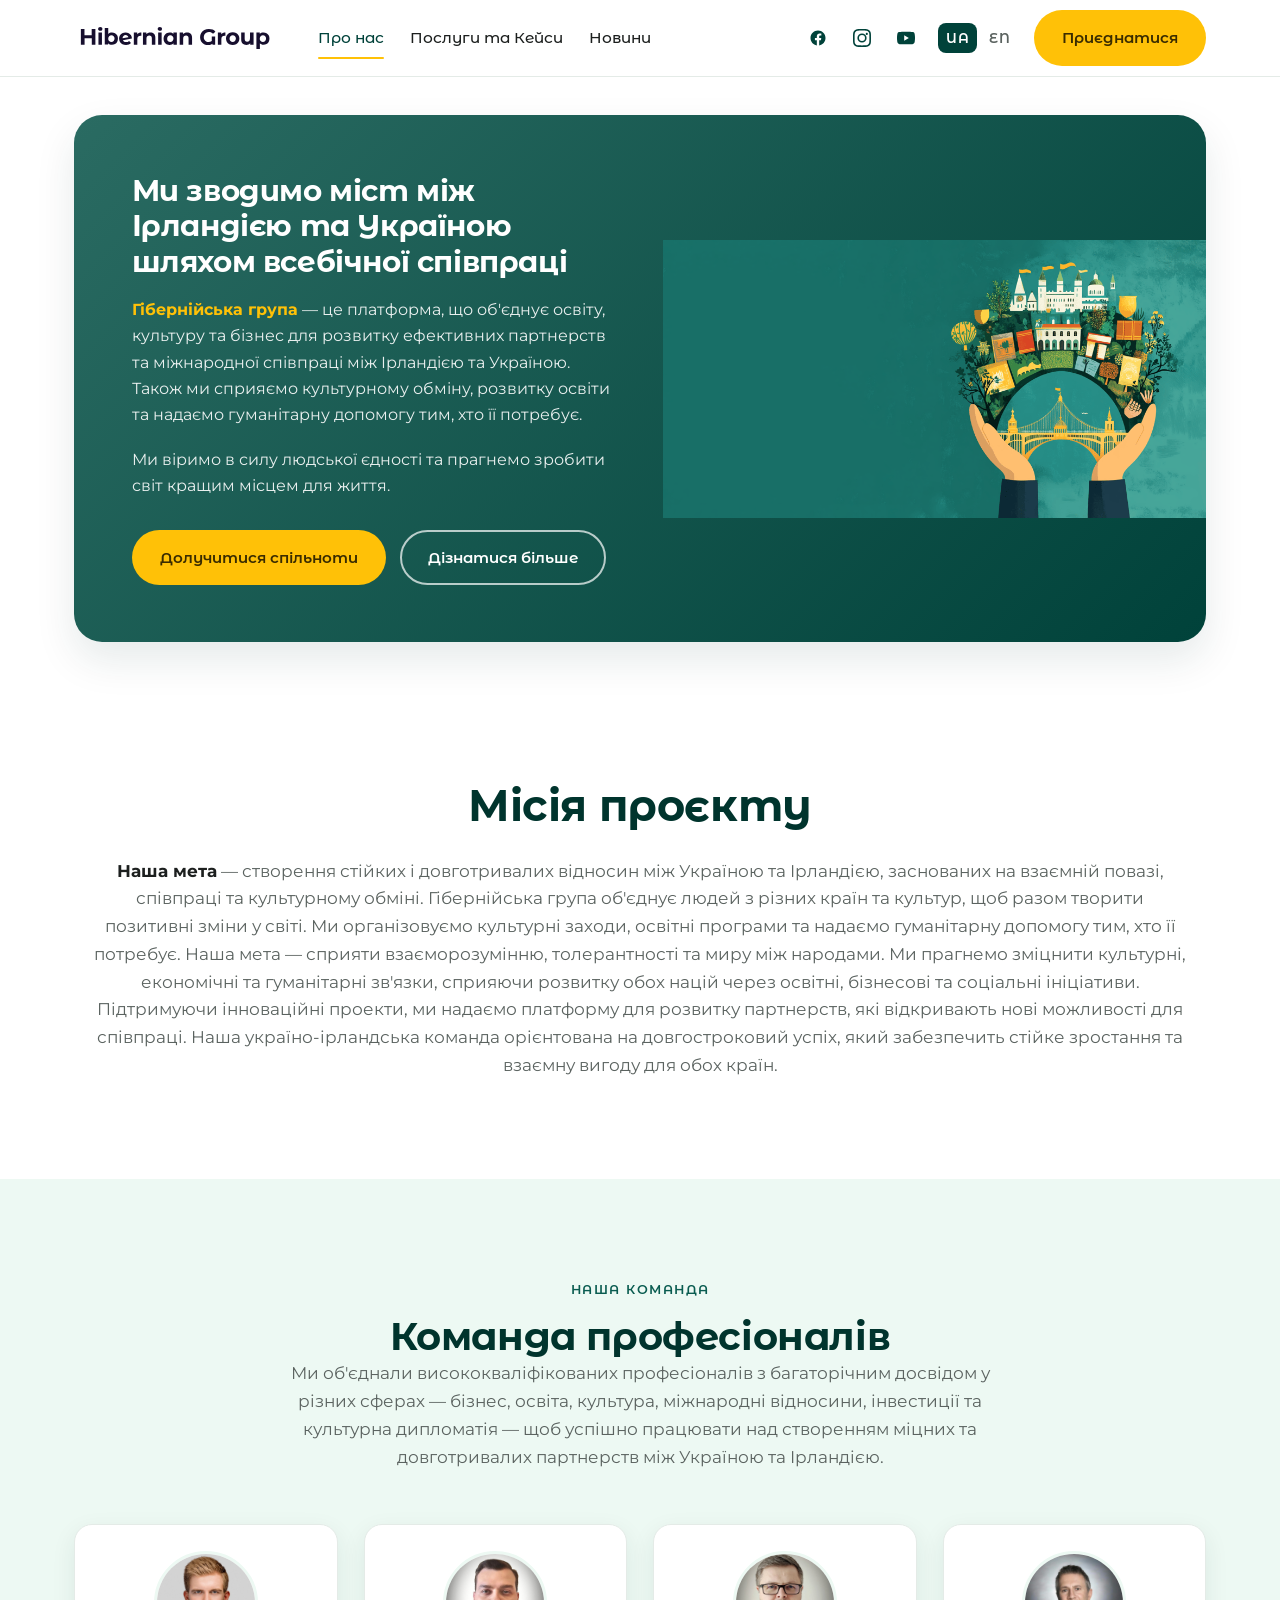
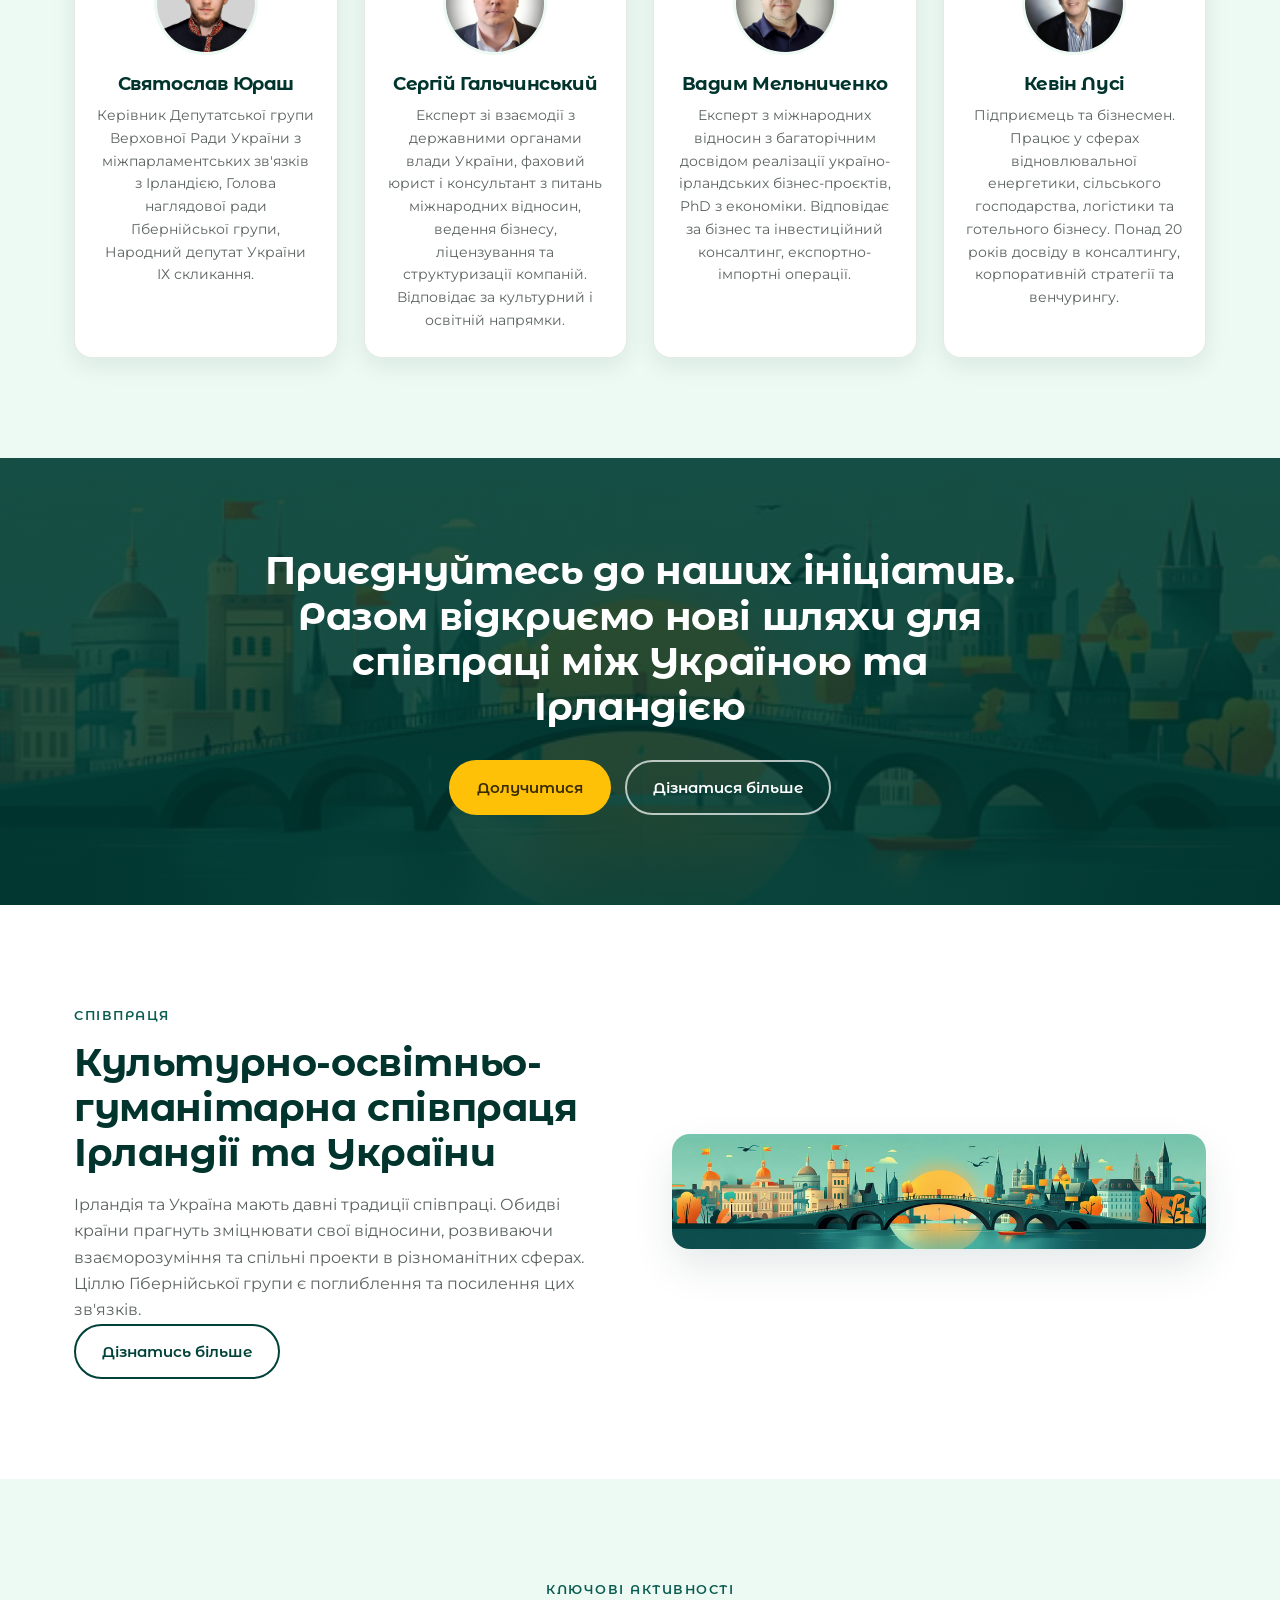
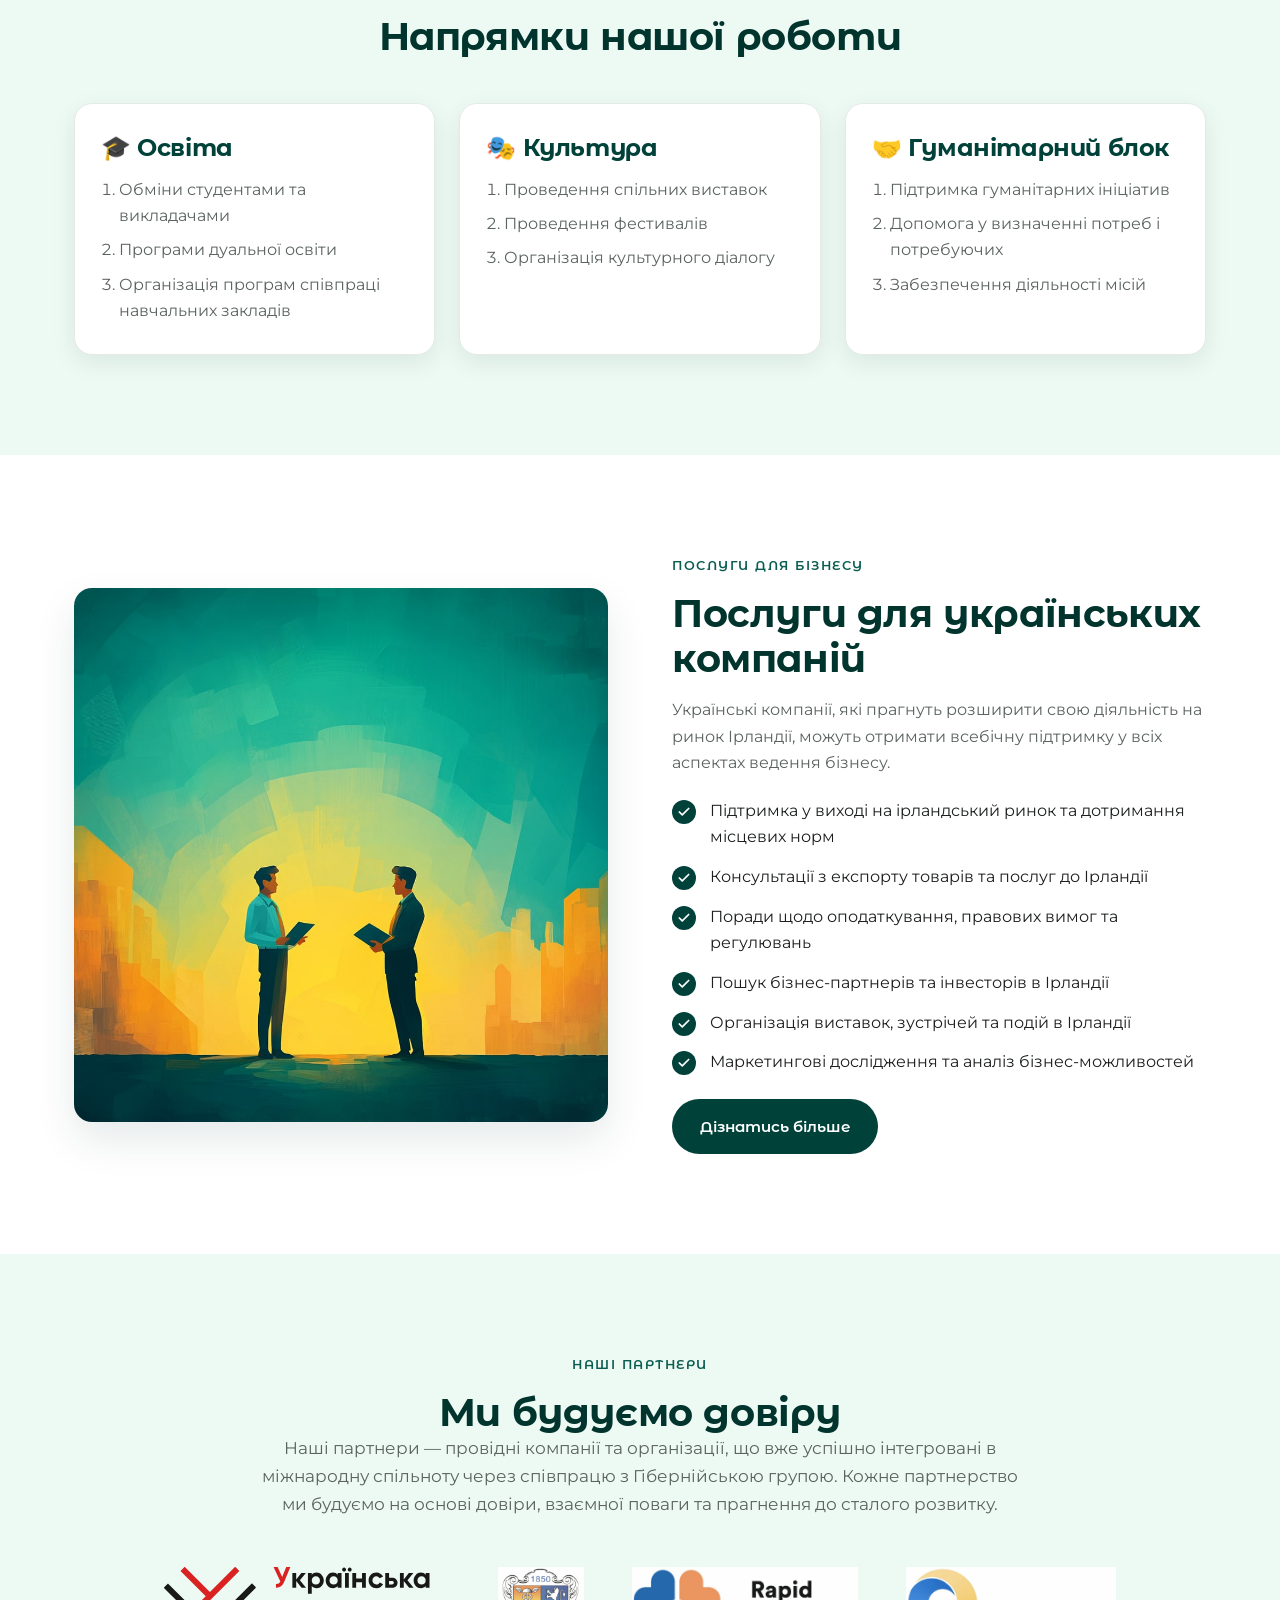
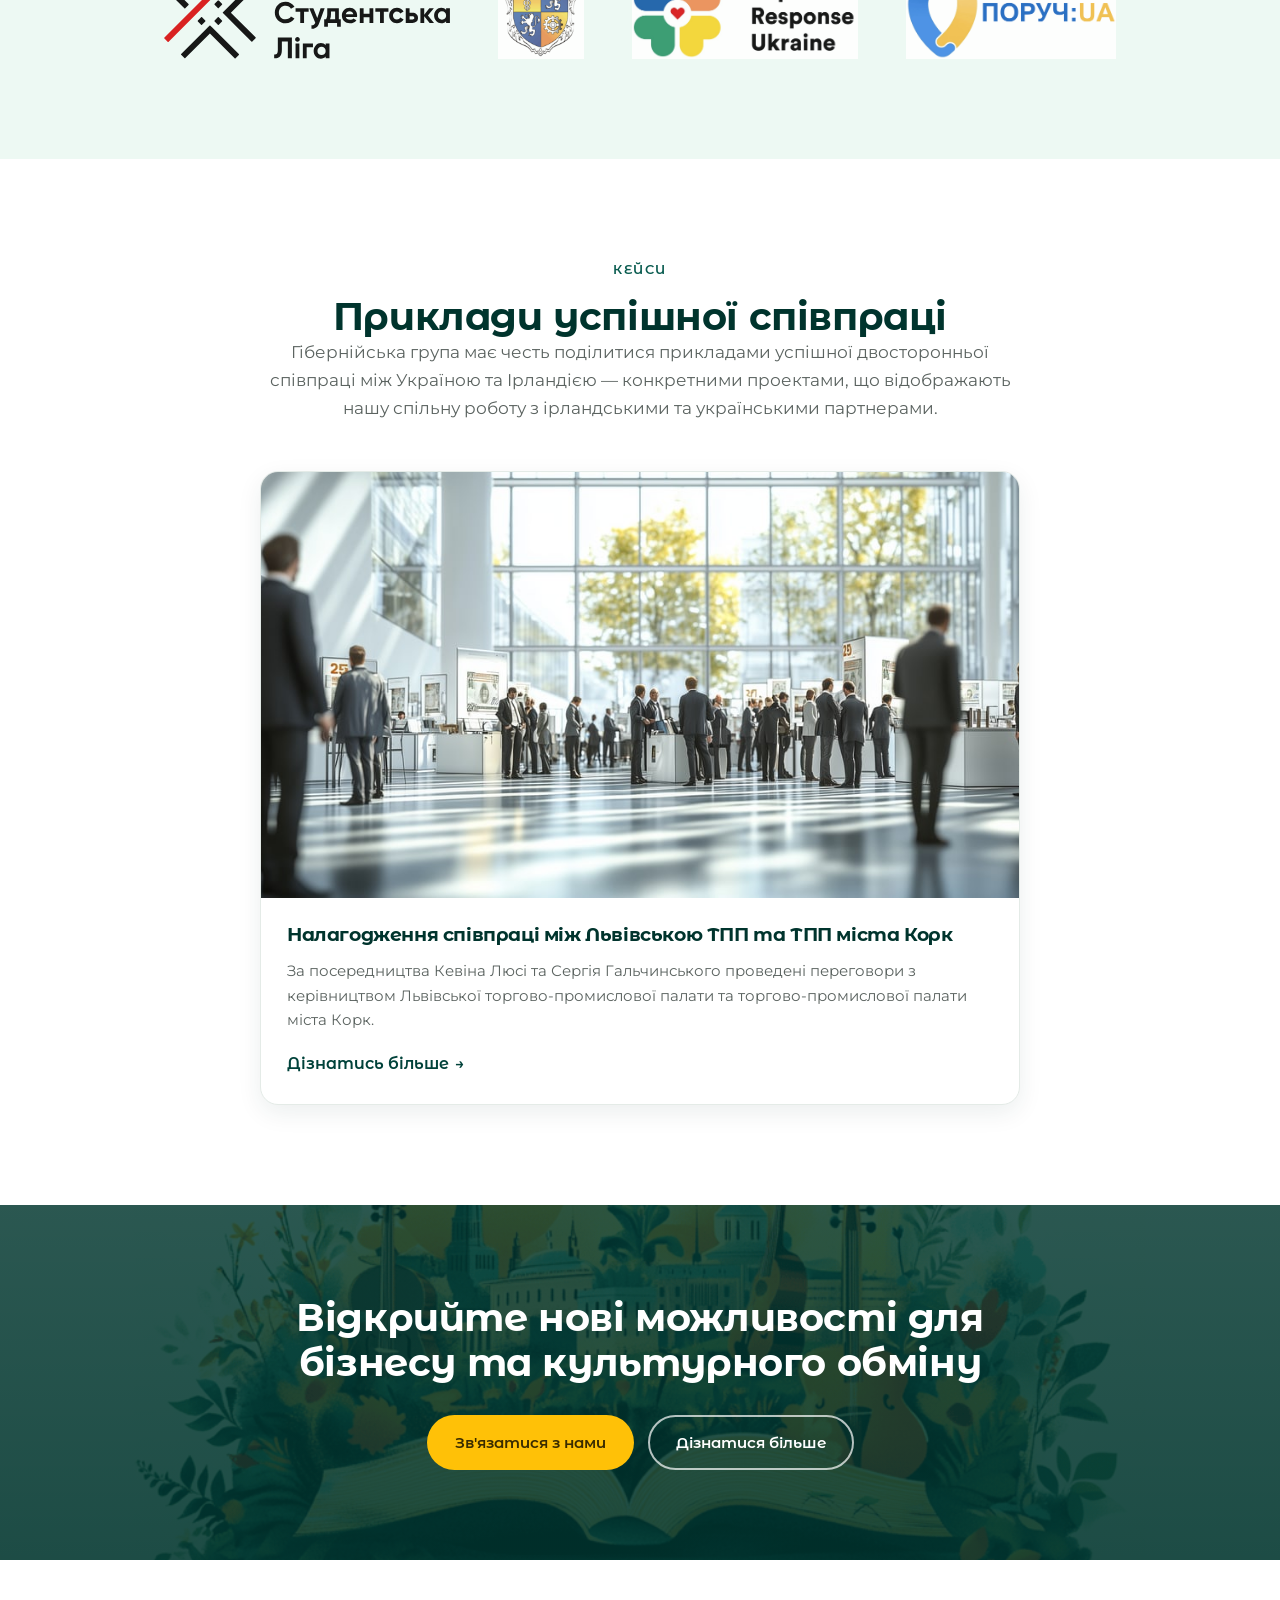
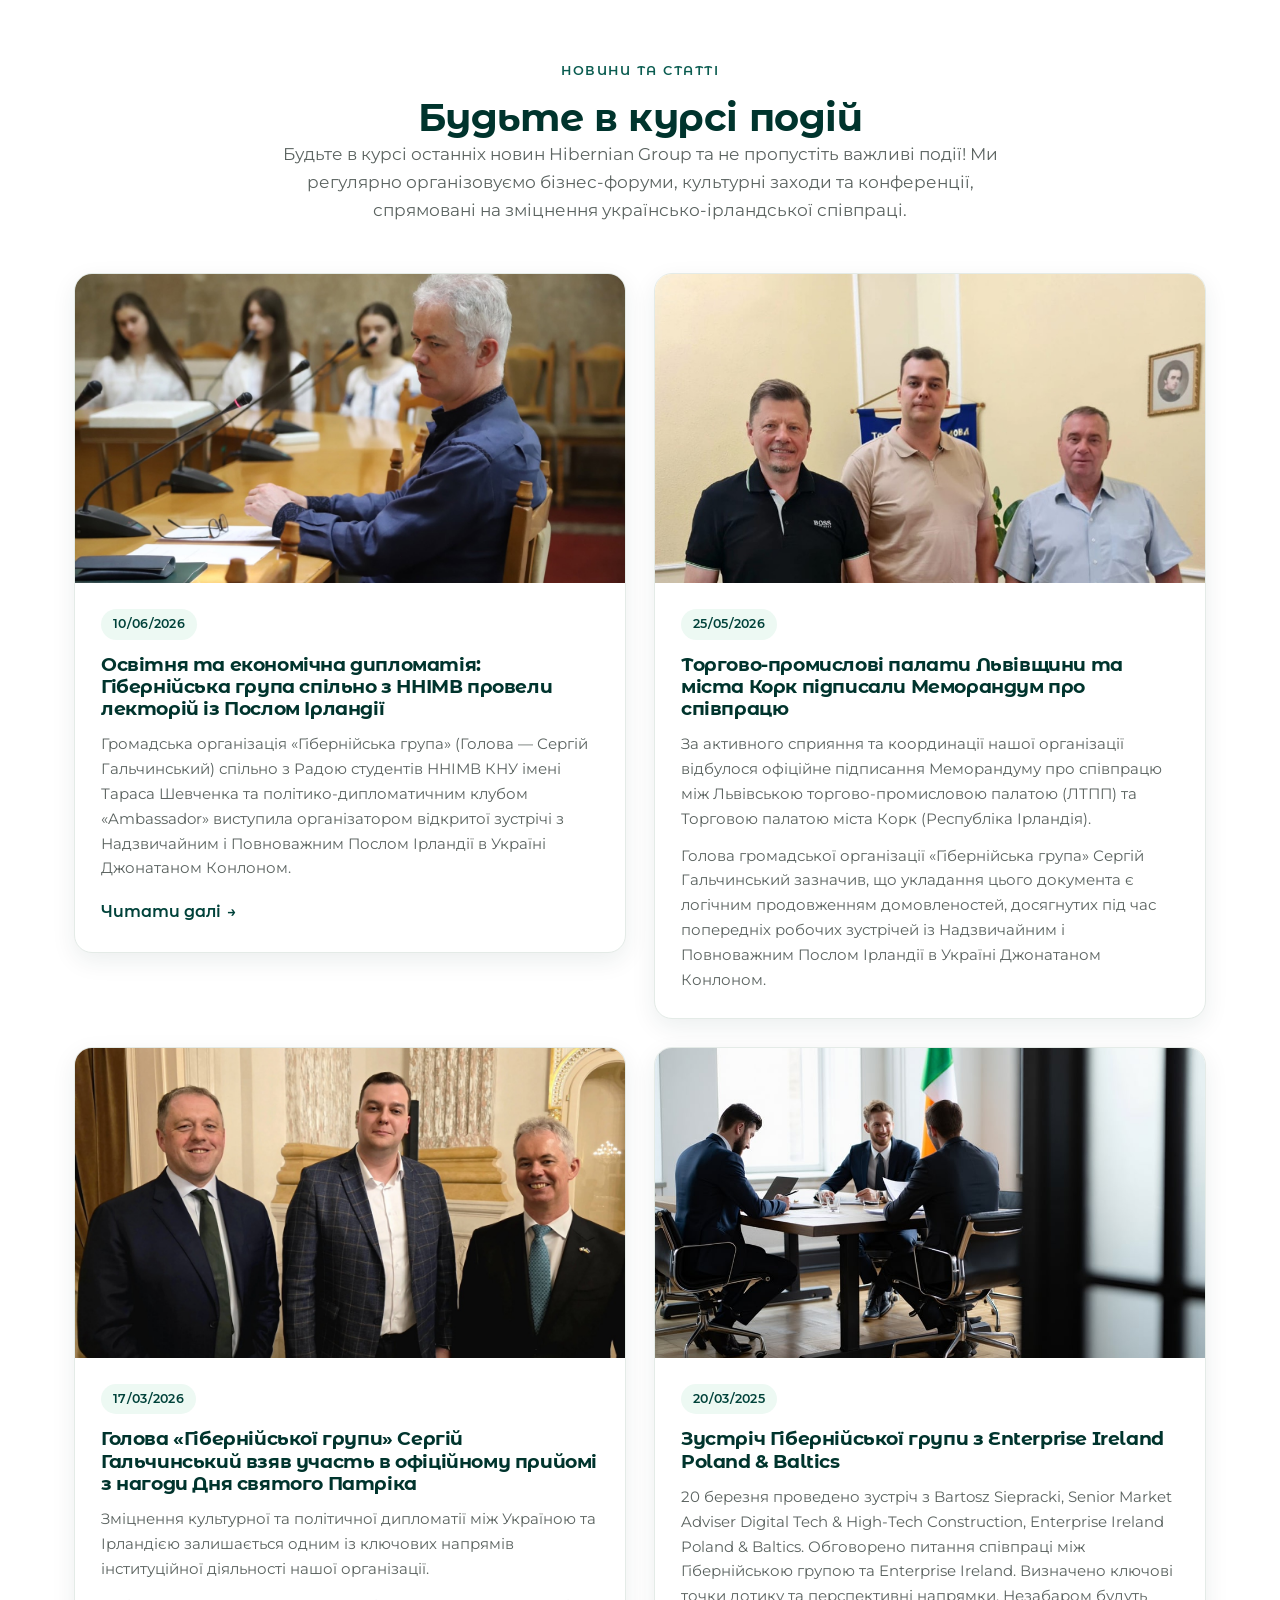
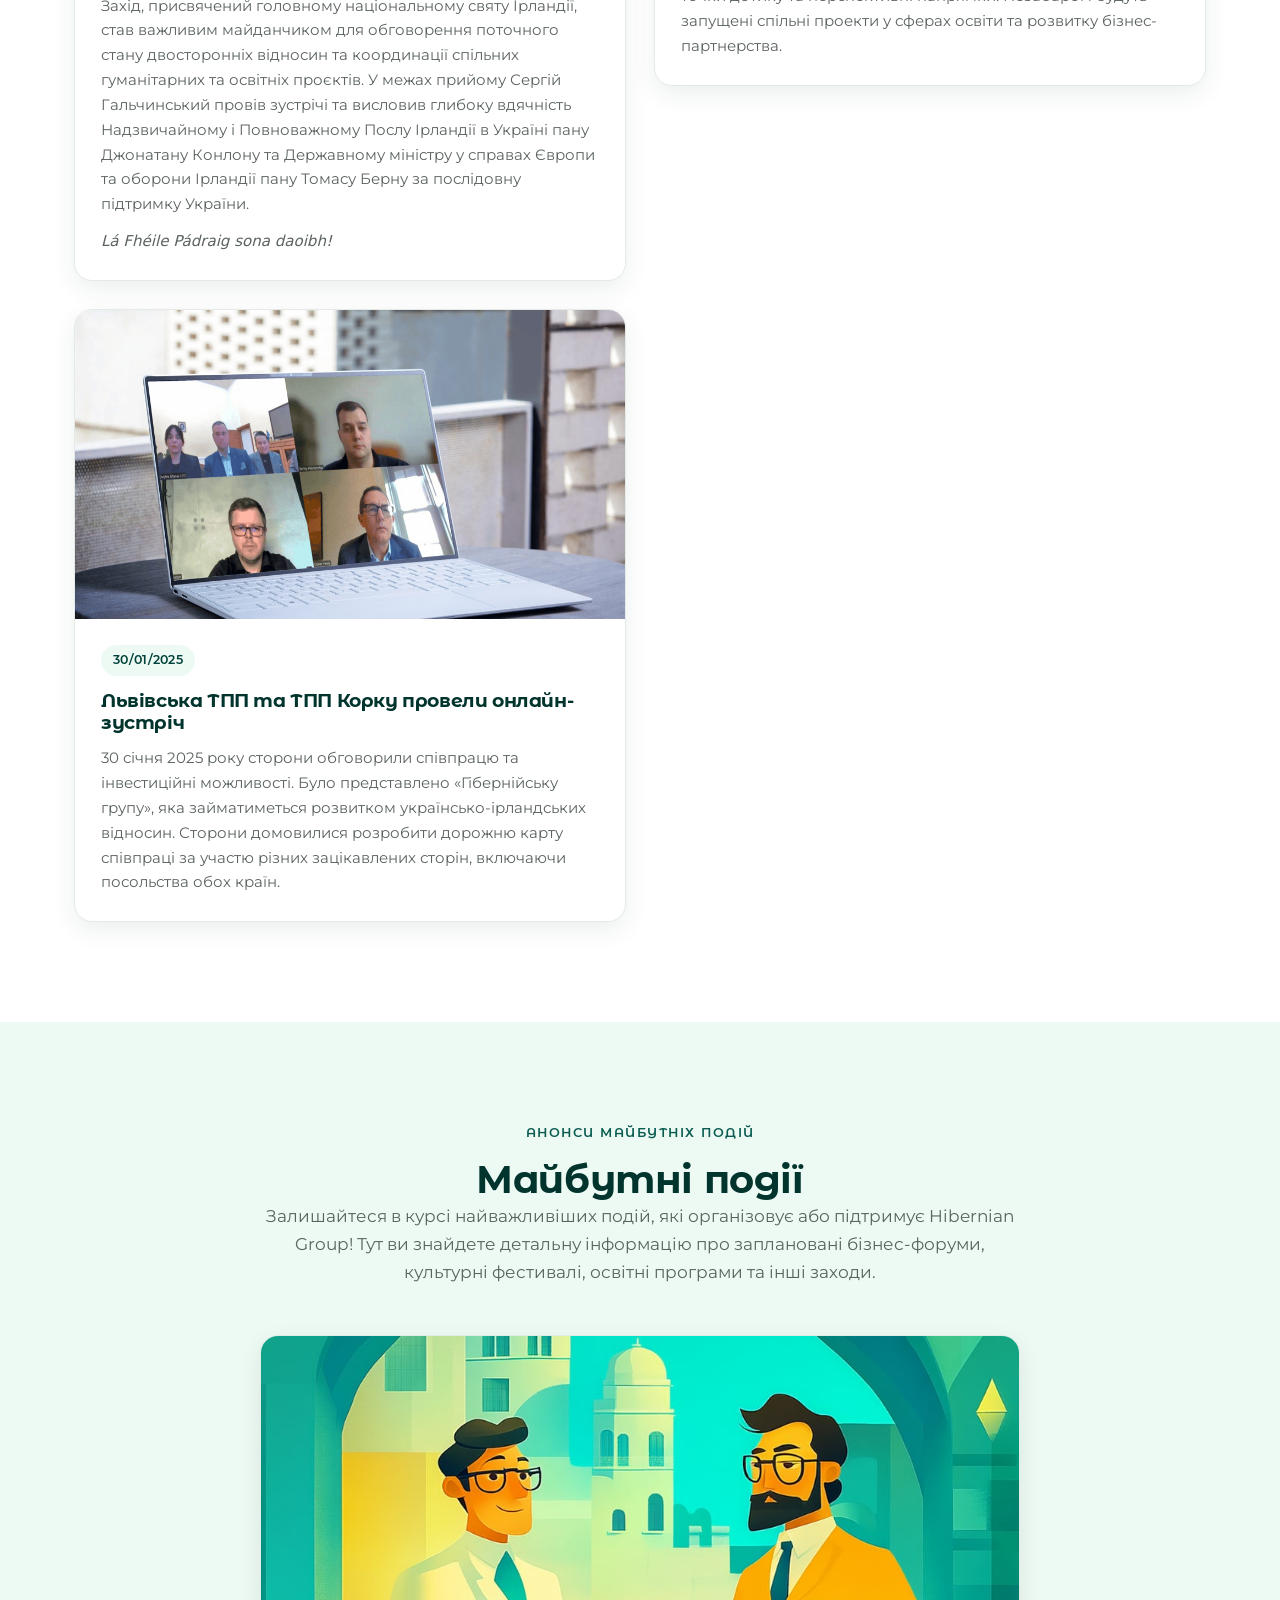
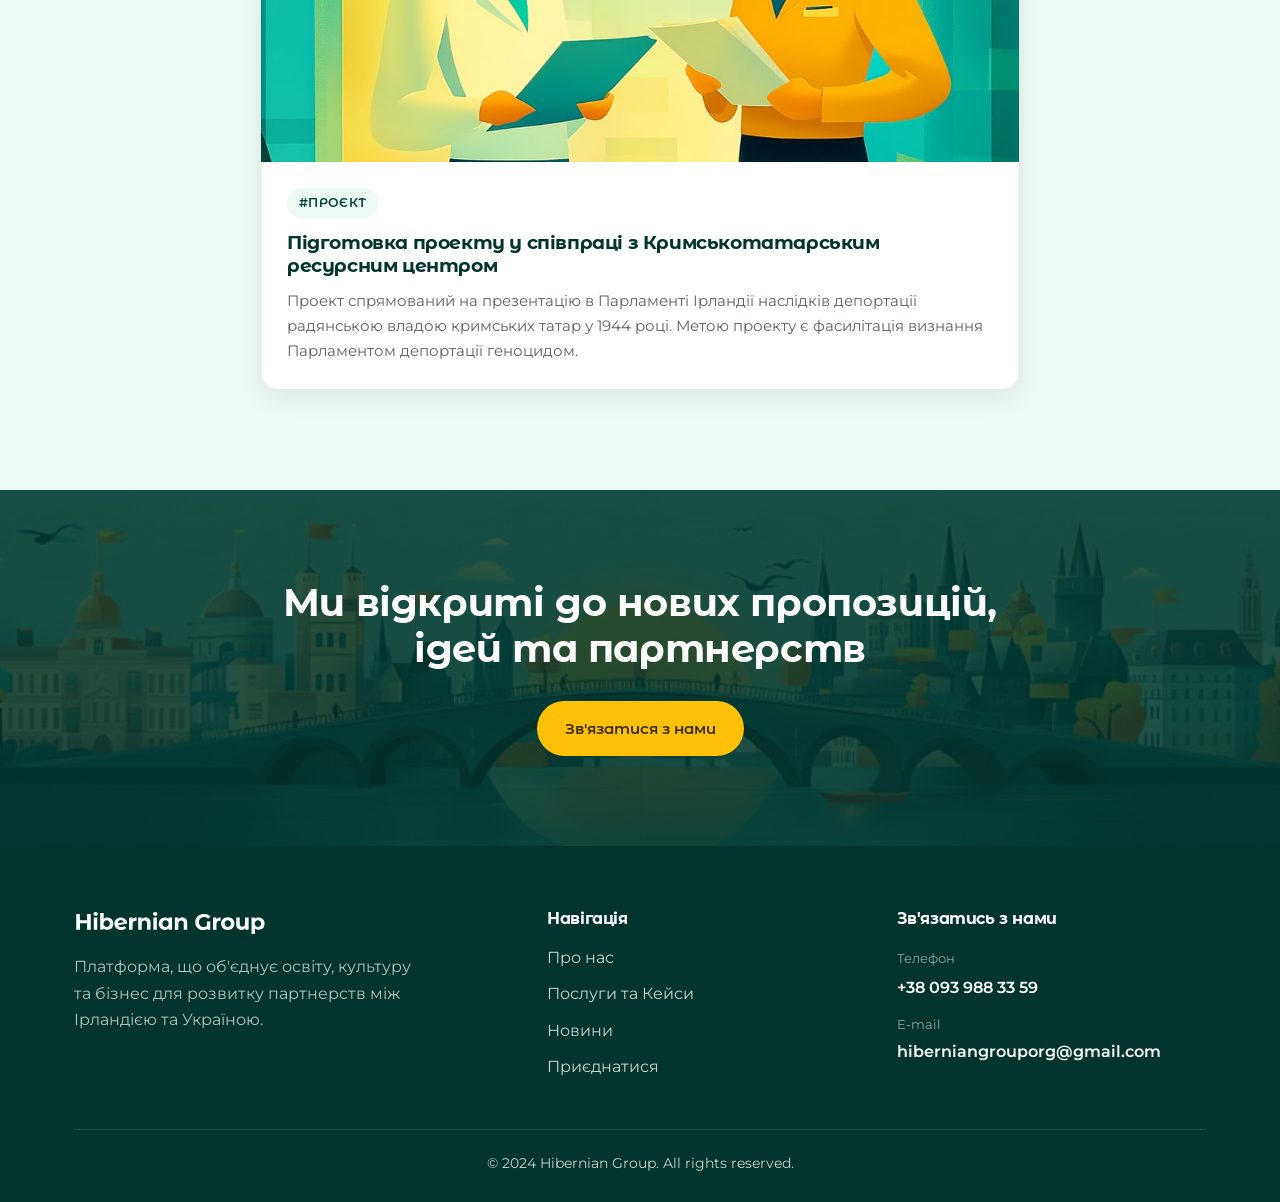
==== commit b1ffa35e: "Shorten newest news post to title + intro + Read more link (UA/EN)" ====
--- a/index.html
+++ b/index.html
@@ -238,14 +238,7 @@
           <span class="badge">10/06/2026</span>
           <h3><a href="https://www.facebook.com/share/p/17gsPnvqEi/" target="_blank" rel="noopener">Освітня та економічна дипломатія: Гібернійська група спільно з ННІМВ провели лекторій із Послом Ірландії</a></h3>
           <p>Громадська організація «Гібернійська група» (Голова — Сергій Гальчинський) спільно з Радою студентів ННІМВ КНУ імені Тараса Шевченка та політико-дипломатичним клубом «Ambassador» виступила організатором відкритої зустрічі з Надзвичайним і Повноважним Послом Ірландії в Україні Джонатаном Конлоном.</p>
-          <p>Обговорено ключові практичні блоки:</p>
-          <ul class="post-list">
-            <li>🔹 <strong>Освітня модель «Кельтського тигра»:</strong> особливості ірландської системи вищої школи на прикладі UCD Graduate School of Business та важливість поєднання класичної дипслужби з фінансовою грамотністю і знанням мов (Пан Посол володіє 5 мовами).</li>
-            <li>🔹 <strong>Механіка великих інституцій:</strong> практичні аспекти функціонування Ради ЄС та інструменти, за допомогою яких малі європейські країни успішно захищають національні інтереси всередині великого європейського апарату.</li>
-            <li>🔹 <strong>Бізнес-дипломатія нового часу:</strong> роль дипломатичних місій у відкритті нових ринків для глобальних гігантів (Google, Intel, Kingspan, Cygnum) та розбудова довіри між ірландським бізнесом і українськими партнерами.</li>
-          </ul>
-          <p>Під час Q&amp;A-сесії студенти-міжнародники отримали практичні поради щодо побудови кар'єри та працевлаштування в структурах ООН та ОБСЄ, спираючись на досвід Джонатана Конлона у Нью-Йорку, Женеві та Відні. Окрему увагу приділили розширенню програм академічної мобільності між університетами обох країн.</p>
-          <p><em>Інвестуємо в знання молоді — зміцнюємо партнерство між нашими державами!</em> 🇮🇪</p>
+          <a href="https://www.facebook.com/share/p/17gsPnvqEi/" target="_blank" rel="noopener" class="more">Читати далі</a>
         </div>
       </article>
       <article class="card">
